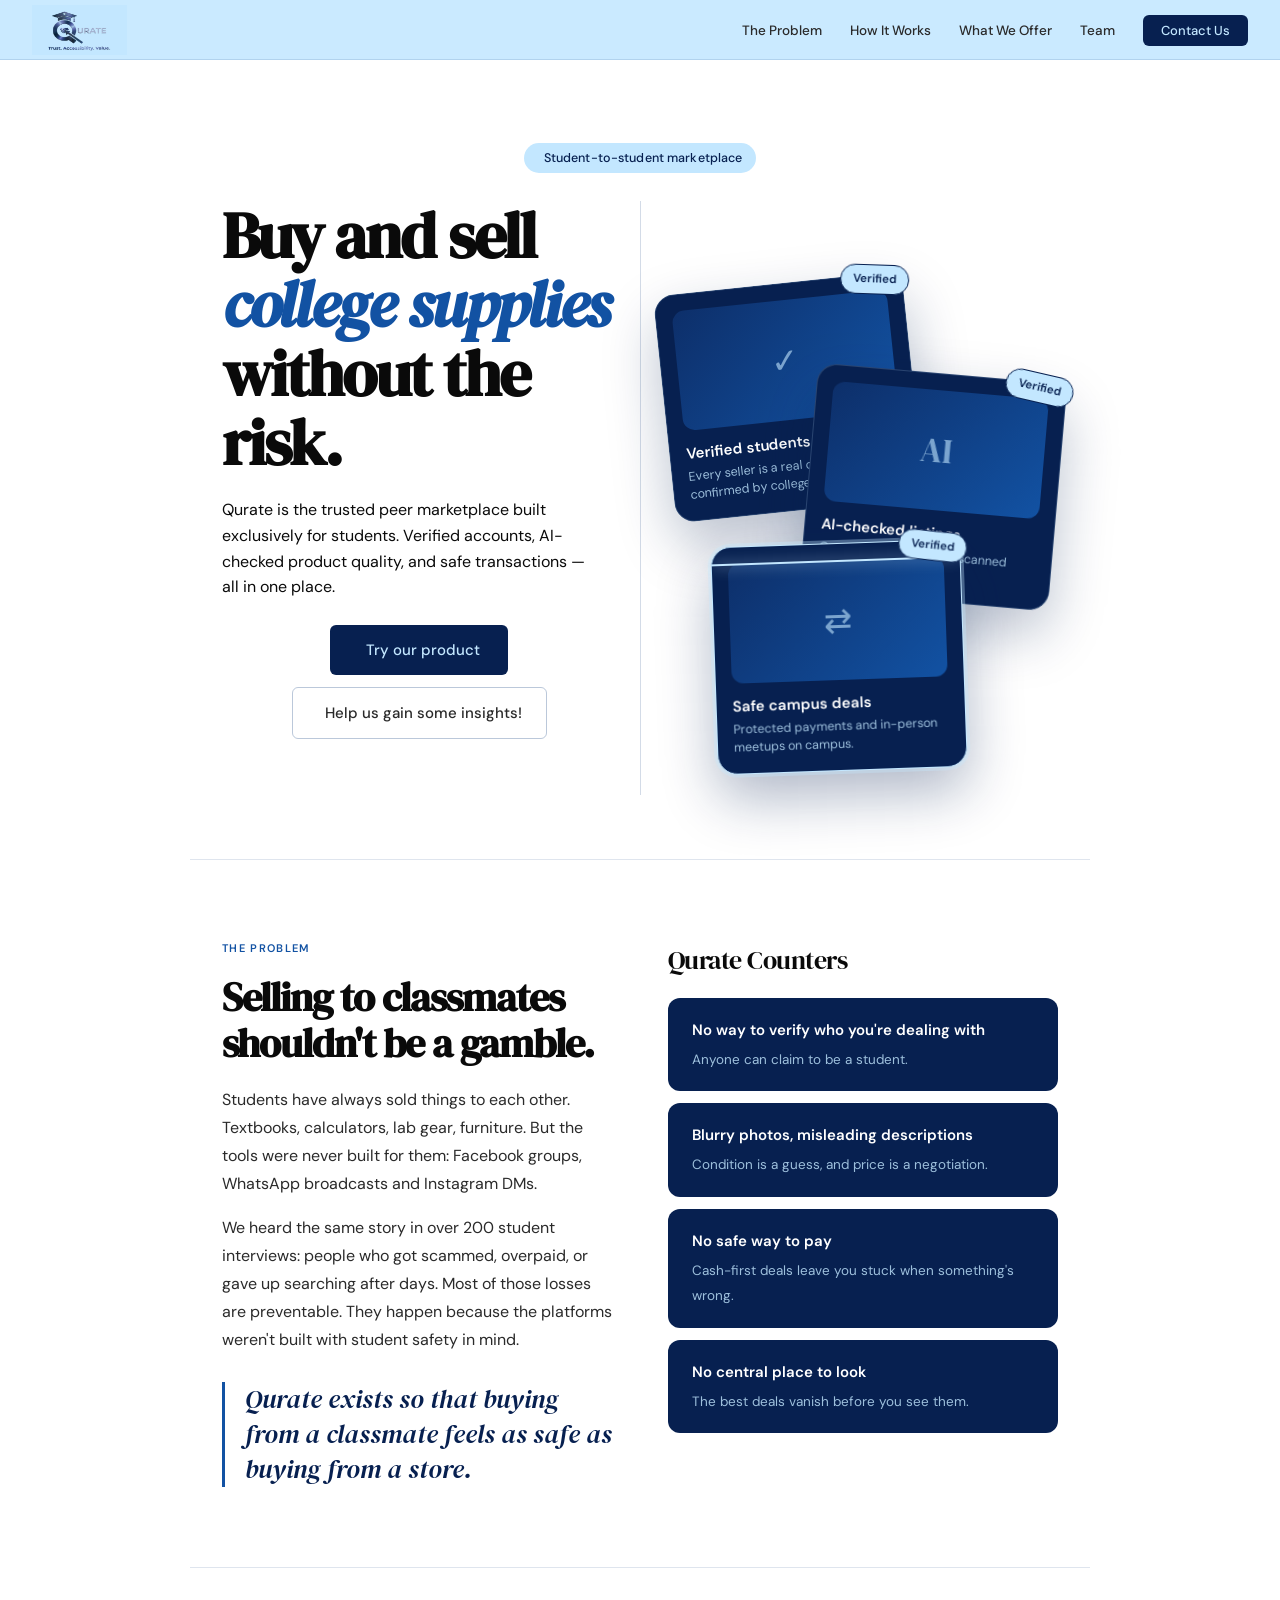
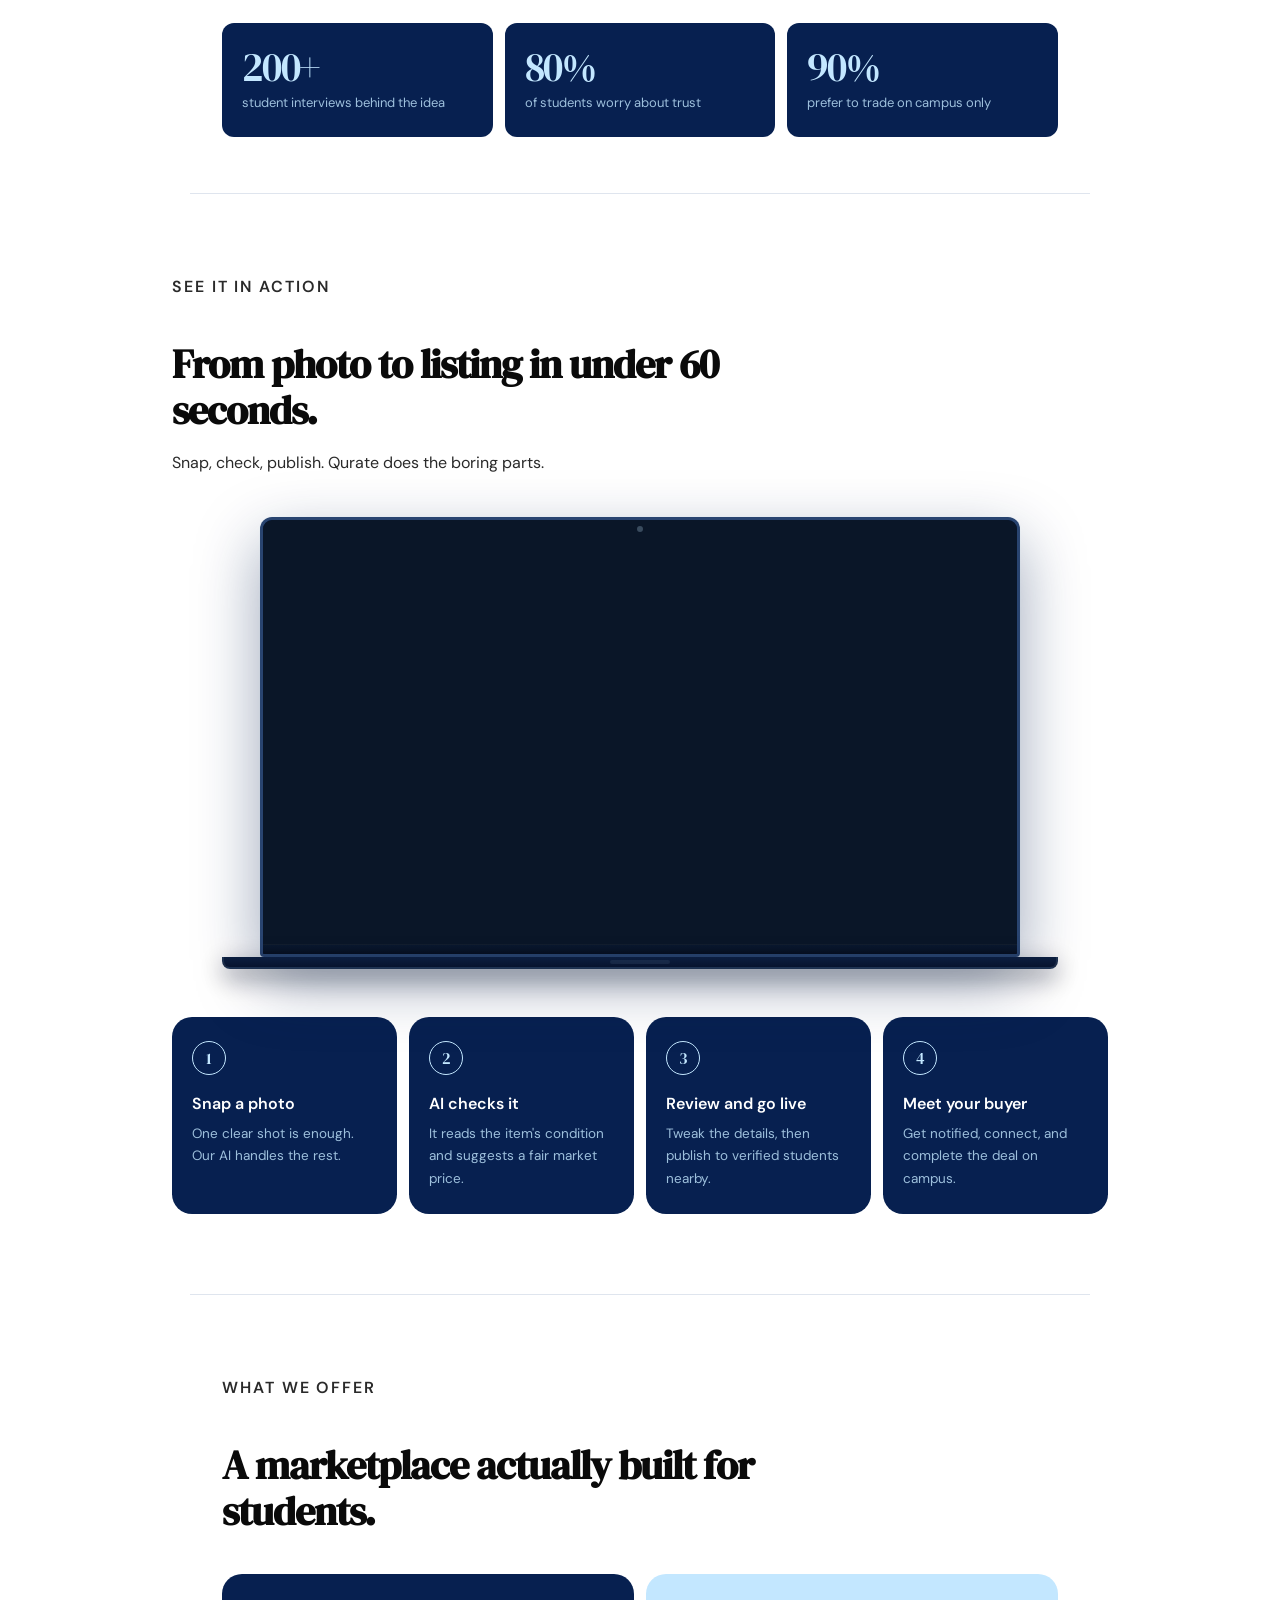
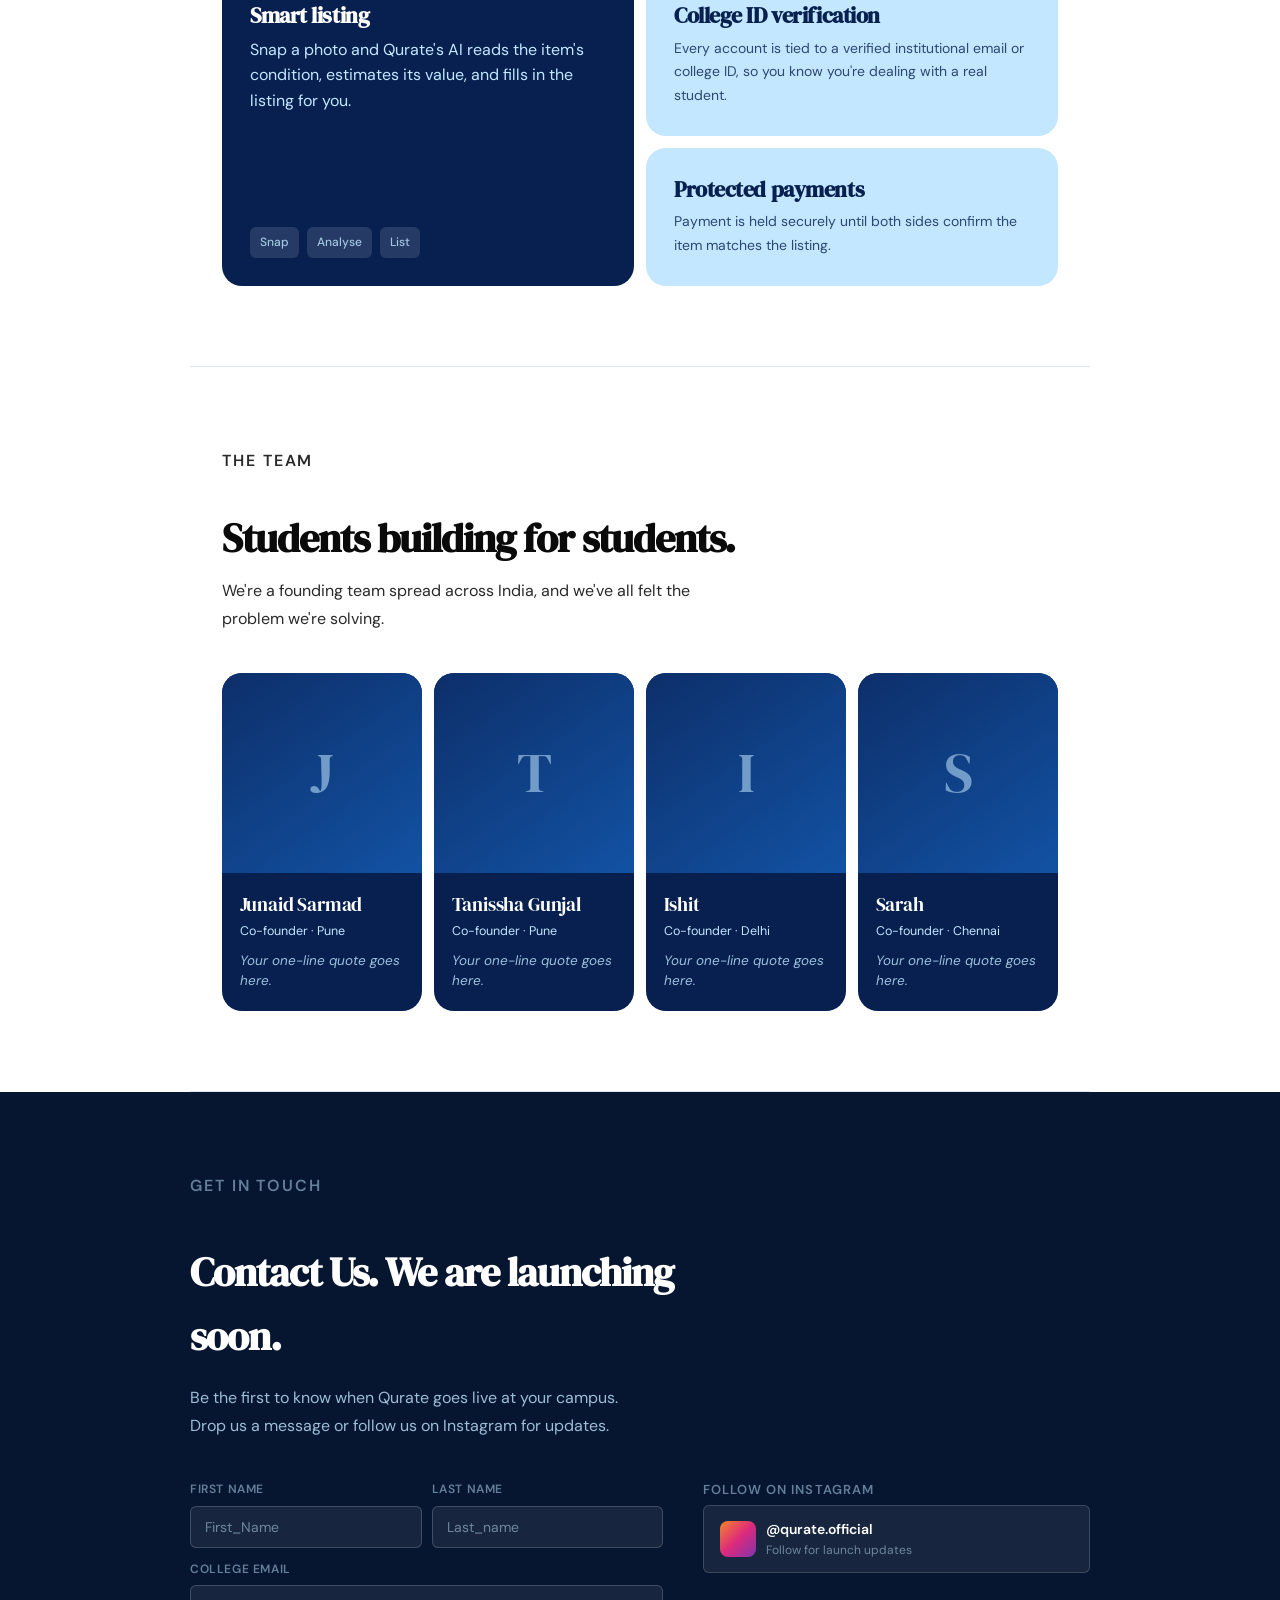
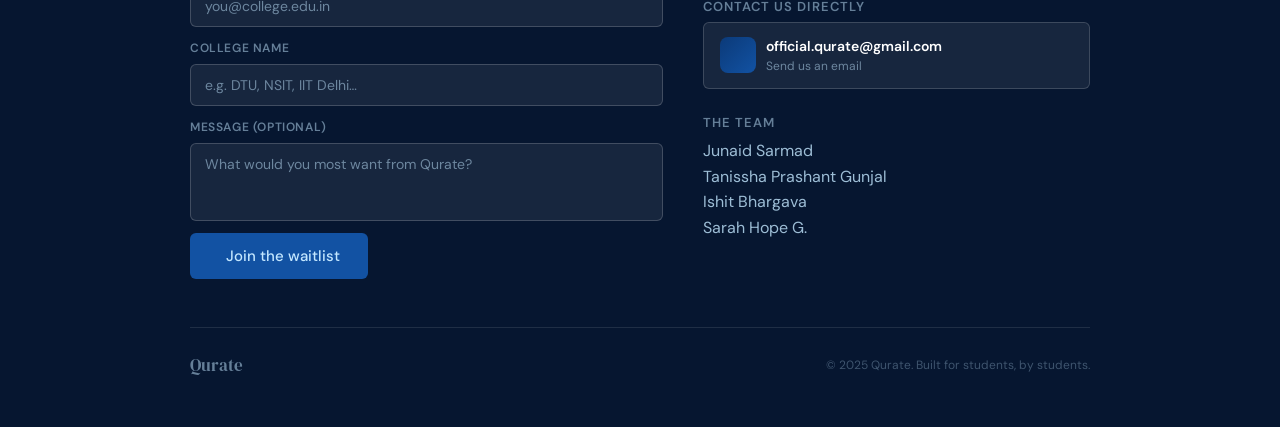
==== index.html @ ea31d25c "Update index.html" ====
<!DOCTYPE html>
<html lang="en">
<head>
<meta charset="UTF-8" />
<meta name="viewport" content="width=device-width, initial-scale=1.0" />
<title>Qurate — Student Marketplace</title>
<link rel="preconnect" href="https://fonts.googleapis.com">
<link href="https://fonts.googleapis.com/css2?family=DM+Sans:ital,wght@0,300;0,400;0,500;0,600;1,400&family=DM+Serif+Display:ital@0;1&display=swap" rel="stylesheet">
<link rel="stylesheet" href="https://cdn.jsdelivr.net/npm/@tabler/icons-webfont@3.0.0/dist/tabler-icons.min.css" />
<style>
*, *::before, *::after { box-sizing: border-box; margin: 0; padding: 0; }

:root {
  --bg:#ffffff; --ink:#0a0a0a; --ink2:#2a2a2a; --ink3:#666666;
  --navy:#072050; --blue:#0b3a79; --blue-mid:#1252a3; --blue-light:#C3E7FF;
  --blue-text:#072050; --on-dark:#ffffff; --on-dark2:rgba(195,231,255,0.80);
  --on-dark3:rgba(195,231,255,0.50); --border:rgba(11,58,121,0.13);
  --border-strong:rgba(11,58,121,0.28);
  --r-sm:6px; --r-md:12px; --r-lg:20px; --r-xl:28px;
}

html { overflow-x:hidden; -webkit-text-size-adjust:100%; }
body { font-family:'DM Sans',system-ui,sans-serif; color:var(--ink); background:var(--bg); line-height:1.6; overflow-x:hidden; }

/* NAV */
nav {
  position:sticky; top:0; z-index:100;
  background:rgba(195,231,255,0.88);
  backdrop-filter:blur(14px); -webkit-backdrop-filter:blur(14px);
  border-bottom:0.5px solid var(--border);
  padding:0 2rem; height:60px;
  display:flex; align-items:center; justify-content:space-between;
}
.nav-logo { display:flex; align-items:center; gap:9px; text-decoration:none; }
.nav-logo-mark { width:32px; height:32px; border-radius:8px; background:var(--navy); display:flex; align-items:center; justify-content:center; }
.nav-logo-mark i { font-size:17px; color:var(--blue-light); }
.nav-logo-text { font-family:'DM Serif Display',serif; font-size:19px; color:var(--ink); letter-spacing:-0.02em; }
.nav-links { display:flex; align-items:center; gap:1.75rem; list-style:none; }
.nav-links a { font-size:13.5px; font-weight:500; color:var(--ink2); text-decoration:none; transition:color 0.15s; }
.nav-links a:hover { color:var(--navy); }
.nav-cta { background:var(--navy) !important; color:var(--blue-light) !important; padding:7px 18px; border-radius:var(--r-sm); font-size:13px !important; }
.nav-cta:hover { opacity:0.88; }

/* HERO */
.hero { padding:5rem 2rem 4rem; max-width:860px; margin:0 auto; text-align:center; }
.eyebrow {
  display:inline-flex; align-items:center; gap:6px;
  background:var(--blue-light); color:var(--blue-text);
  font-size:12.5px; font-weight:500; padding:5px 14px;
  border-radius:20px; margin-bottom:1.75rem; letter-spacing:0.01em;
  animation:fadeSlideDown 0.6s ease both;
}
.eyebrow i { font-size:13px; }
.hero h1 {
  font-family:'DM Serif Display',serif;
  font-size:clamp(38px,7vw,64px); line-height:1.08;
  letter-spacing:-0.03em; margin-bottom:1.25rem; color:var(--ink);
  animation:fadeSlideUp 0.7s 0.1s ease both;
}
.hero h1 em { font-style:italic; color:var(--blue-mid); }
.hero > p {
  font-size:17px; color:var(--ink2); max-width:520px;
  margin:0 auto 2.25rem; line-height:1.75;
  animation:fadeSlideUp 0.7s 0.2s ease both;
}
.hero-actions {
  display:flex; gap:12px; justify-content:center; flex-wrap:wrap;
  margin-bottom:3.5rem;
  animation:fadeSlideUp 0.7s 0.3s ease both;
}
.btn-primary { display:inline-flex; align-items:center; gap:8px; background:var(--navy); color:var(--blue-light); padding:13px 28px; border-radius:var(--r-sm); font-size:15px; font-weight:500; text-decoration:none; transition:opacity 0.15s;}
.btn-primary:hover { opacity:0.85; }
.btn-secondary { display:inline-flex; align-items:center; gap:8px; background:transparent; color:var(--ink2); padding:13px 24px; border-radius:var(--r-sm); font-size:15px; font-weight:500; text-decoration:none; border:0.5px solid var(--border-strong); transition:background 0.15s; }
.btn-secondary:hover { background:var(--blue-light); }
.hero-visual { display:grid; grid-template-columns:repeat(3,1fr); gap:10px; max-width:640px; margin:0 auto; animation:fadeSlideUp 0.7s 0.4s ease both; }
.hero-card { background:var(--blue-light); border:0.5px solid rgba(11,58,121,0.18); border-radius:var(--r-md); padding:1rem; text-align:left; }
.hero-card-icon { width:36px; height:36px; border-radius:8px; background:#fff; display:flex; align-items:center; justify-content:center; margin-bottom:10px; }
.hero-card-icon i { font-size:17px; color:var(--navy); }
.hero-card h4 { font-size:13px; font-weight:600; margin-bottom:4px; color:var(--navy); }
.hero-card p  { font-size:12px; color:var(--blue-text); line-height:1.5; opacity:0.75; }
.hero-card.accent { background:var(--navy); border-color:var(--navy); }
.hero-card.accent .hero-card-icon { background:rgba(255,255,255,0.14); }
.hero-card.accent .hero-card-icon i { color:var(--blue-light); }
.hero-card.accent h4 { color:var(--blue-light); }
.hero-card.accent p  { color:var(--on-dark3); opacity:1; }

/* SHARED */
.section { padding:5rem 2rem; max-width:900px; margin:0 auto; }
.section-label { font-size:11px; font-weight:600; letter-spacing:0.12em; text-transform:uppercase; color:var(--blue-mid); margin-bottom:1rem; }
.section h2 { font-family:'DM Serif Display',serif; font-size:clamp(26px,4vw,40px); line-height:1.15; letter-spacing:-0.025em; margin-bottom:1rem; max-width:560px; color:var(--ink); }
.section h2 em { font-style:italic; color:var(--ink3); }
.section > p { font-size:16px; color:var(--ink2); max-width:520px; line-height:1.75; margin-bottom:2.5rem; }
.sep { height:0.5px; background:var(--border); max-width:900px; margin:0 auto; }

/* DEMO STEPS */
.demo-steps { display:flex; flex-direction:column; gap:1.5rem; }
.demo-step { display:flex; gap:1rem; align-items:flex-start; }
.step-num {
  flex-shrink:0;
  width:36px; height:36px;
  border-radius:50%;
  border:2px solid var(--navy);
  display:flex; align-items:center; justify-content:center;
  font-family:'DM Serif Display',serif;
  font-size:16px; font-weight:400;
  color:var(--navy);
}
.step-body h3 { font-size:15px; font-weight:600; margin-bottom:4px; color:var(--ink); }
.step-body p  { font-size:13.5px; color:var(--ink2); line-height:1.65; margin:0; }

/* LAPTOP MOCKUP */
.laptop-mockup { position:relative; width:100%; }
.laptop-lid {
  width:100%;
  background:var(--navy);
  border-radius:12px 12px 4px 4px;
  border:3px solid rgba(195,231,255,0.18);
  box-shadow:0 24px 64px rgba(7,32,80,0.40), 0 0 0 1px rgba(195,231,255,0.07);
  position:relative;
  overflow:hidden;
}
/* 16:9 ratio via padding-top trick */
.laptop-screen-wrap {
  position:relative;
  width:100%;
  padding-top:56.25%; /* 16:9 */
  background:#0a1628;
}
.laptop-screen-wrap video,
.laptop-screen-wrap .laptop-ph {
  position:absolute;
  inset:0;
  width:100%;
  height:100%;
}
.laptop-screen-wrap video { object-fit:cover; display:block; }
.laptop-ph {
  display:flex; flex-direction:column;
  align-items:center; justify-content:center;
  gap:14px;
  background:linear-gradient(160deg,#0d2f6a 0%,#061428 100%);
  color:rgba(195,231,255,0.2);
}
.laptop-ph i { font-size:52px; }
.laptop-ph span { font-size:12px; font-weight:500; text-align:center; padding:0 20px; line-height:1.5; }
/* top camera dot */
.laptop-camera {
  position:absolute; top:6px; left:50%; transform:translateX(-50%);
  width:6px; height:6px; border-radius:50%;
  background:rgba(195,231,255,0.25);
  z-index:5;
}
/* bottom bezel bar */
.laptop-chin {
  height:10px;
  background:linear-gradient(to bottom, #0a1830, #061020);
  border-top:1px solid rgba(195,231,255,0.06);
}
/* base / hinge */
.laptop-base {
  width:110%;
  margin-left:-5%;
  height:12px;
  background:linear-gradient(to bottom, #0c1e40, #07132e);
  border-radius:0 0 8px 8px;
  border:2px solid rgba(195,231,255,0.10);
  border-top:none;
  box-shadow:0 8px 24px rgba(5,12,30,0.5);
  position:relative;
}
/* trackpad notch hint */
.laptop-base::after {
  content:'';
  position:absolute;
  top:3px; left:50%; transform:translateX(-50%);
  width:60px; height:4px;
  border-radius:2px;
  background:rgba(195,231,255,0.08);
}

/* OFFER */
.offer-grid { display:grid; grid-template-columns:repeat(2,1fr); gap:12px; }
.offer-card { background:var(--navy); border-radius:var(--r-lg); padding:1.75rem; }
.offer-card.tall { grid-row:span 2; display:flex; flex-direction:column; justify-content:space-between; }
.offer-card .tag { display:inline-flex; align-items:center; gap:6px; font-size:11px; font-weight:600; letter-spacing:0.1em; text-transform:uppercase; color:var(--blue-light); background:rgba(195,231,255,0.14); padding:4px 10px; border-radius:20px; margin-bottom:1rem; }
.offer-card h3 { font-family:'DM Serif Display',serif; font-size:22px; letter-spacing:-0.02em; margin-bottom:8px; line-height:1.2; color:var(--on-dark); }
.offer-card > p { font-size:14px; color:var(--on-dark2); line-height:1.7; margin:0; }
.offer-card.light { background:var(--blue-light); }
.offer-card.light .tag { background:rgba(11,58,121,0.12); color:var(--blue-mid); }
.offer-card.light h3 { color:var(--navy); }
.offer-card.light > p { color:var(--blue-text); opacity:0.8; }
.offer-card.light .offer-icon-chip { background:#fff; color:var(--navy); }
.offer-card.light .offer-icon-chip i { color:var(--blue-mid); }
.offer-icon-row { display:flex; gap:8px; flex-wrap:wrap; margin-top:1.5rem; }
.offer-icon-chip { display:flex; align-items:center; gap:6px; background:rgba(255,255,255,0.12); border-radius:6px; padding:6px 10px; font-size:12px; font-weight:500; color:var(--on-dark2); }
.offer-icon-chip i { font-size:14px; color:var(--blue-light); }

/* CONTACT */
.contact-bg { background:#061630; color:var(--on-dark); padding:5rem 2rem 3rem; }
.contact-inner { max-width:900px; margin:0 auto; }
.contact-bg .section-label { color:var(--on-dark3); }
.contact-bg h2 { font-family:'DM Serif Display',serif; font-size:clamp(26px,4vw,40px); letter-spacing:-0.025em; margin-bottom:1rem; color:var(--on-dark); max-width:500px; }
.contact-inner > p { font-size:16px; color:var(--on-dark2); max-width:440px; line-height:1.75; margin-bottom:2.5rem; }
.contact-grid { display:grid; grid-template-columns:1.1fr 0.9fr; gap:2.5rem; align-items:start; }
.contact-form-wrap { display:flex; flex-direction:column; gap:12px; }
.form-row { display:grid; grid-template-columns:1fr 1fr; gap:10px; }
.form-field { display:flex; flex-direction:column; gap:6px; }
.form-field label { font-size:12px; font-weight:600; color:var(--on-dark3); letter-spacing:0.05em; text-transform:uppercase; }
.form-field input, .form-field textarea { background:rgba(255,255,255,0.07); border:0.5px solid rgba(255,255,255,0.18); border-radius:var(--r-sm); padding:11px 14px; font-size:14px; color:var(--on-dark); font-family:inherit; outline:none; transition:border-color 0.15s; resize:none; }
.form-field input::placeholder, .form-field textarea::placeholder { color:var(--on-dark3); }
.form-field input:focus, .form-field textarea:focus { border-color:rgba(18,82,163,0.7); background:rgba(255,255,255,0.11); }
.submit-btn { display:inline-flex; align-items:center; gap:8px; background:var(--blue-mid); color:var(--blue-light); border:none; padding:13px 28px; border-radius:var(--r-sm); font-size:15px; font-weight:500; font-family:inherit; cursor:pointer; transition:opacity 0.15s; width:fit-content; }
.submit-btn:hover { opacity:0.85; }
.social-panel { display:flex; flex-direction:column; gap:1.5rem; }
.social-heading { font-size:13px; font-weight:600; color:var(--on-dark3); letter-spacing:0.08em; text-transform:uppercase; margin-bottom:0.25rem; }
.insta-preview { display:grid; grid-template-columns:repeat(3,1fr); gap:6px; margin-bottom:1rem; }
.insta-tile { aspect-ratio:1; border-radius:6px; background:rgba(255,255,255,0.07); border:0.5px solid rgba(255,255,255,0.10); display:flex; align-items:center; justify-content:center; font-size:22px; color:var(--on-dark3); overflow:hidden; position:relative; transition:background 0.15s; }
.insta-tile:hover { background:rgba(255,255,255,0.12); }
.insta-tile-label { position:absolute; bottom:6px; left:6px; font-size:9px; color:rgba(250,250,247,0.4); font-weight:500; }
.insta-follow-btn { display:flex; align-items:center; gap:10px; background:rgba(255,255,255,0.07); border:0.5px solid rgba(255,255,255,0.16); border-radius:var(--r-sm); padding:12px 16px; text-decoration:none; color:var(--on-dark); transition:background 0.15s; }
.insta-follow-btn:hover { background:rgba(255,255,255,0.12); }
.insta-icon { width:36px; height:36px; background:linear-gradient(135deg,#F58529,#DD2A7B,#8134AF); border-radius:8px; display:flex; align-items:center; justify-content:center; flex-shrink:0; }
.insta-icon i { font-size:18px; color:white; }
.insta-handle { font-size:14px; font-weight:600; }
.insta-sub    { font-size:12px; color:var(--on-dark3); }
.insta-arrow  { margin-left:auto; font-size:16px; color:var(--on-dark3); }
.footer-bar { max-width:900px; margin:3rem auto 0; padding-top:1.5rem; border-top:0.5px solid rgba(255,255,255,0.10); display:flex; align-items:center; justify-content:space-between; gap:1rem; flex-wrap:wrap; }
.footer-logo { font-family:'DM Serif Display',serif; font-size:17px; color:var(--on-dark3); }
.footer-note  { font-size:12px; color:var(--on-dark3); opacity:0.6; }

/* ── SCROLL-REVEAL ── */
.reveal { opacity:0; transform:translateY(22px); transition:opacity 0.6s ease, transform 0.6s ease; }
.reveal.visible { opacity:1; transform:none; }

/* ── KEYFRAMES ── */
@keyframes fadeSlideDown {
  from { opacity:0; transform:translateY(-14px); }
  to   { opacity:1; transform:none; }
}
@keyframes fadeSlideUp {
  from { opacity:0; transform:translateY(18px); }
  to   { opacity:1; transform:none; }
}

@keyframes statPulse {
  0%   { transform:scale(1);    box-shadow:0 0 0 0   rgba(7,32,80,0.00); }
  40%  { transform:scale(1.03); box-shadow:0 0 0 8px rgba(7,32,80,0.08); }
  55%  { transform:scale(1.03); box-shadow:0 0 0 8px rgba(7,32,80,0.08); }
  100% { transform:scale(1);    box-shadow:0 0 0 0   rgba(7,32,80,0.00); }
}
.hero-split { display:grid; grid-template-columns:1fr 48px 1fr; align-items:center; gap:0; }
.hero-divider { display:flex; justify-content:center; align-self:stretch; }
.span-2 { grid-column:span 2; }

html { scroll-behavior:smooth; scroll-padding-top:76px; }
.lede { font-size:16px; color:var(--ink2); max-width:520px; line-height:1.75; margin-bottom:2.5rem; }

/* HERO CARD STACK */
.stack { position:relative; height:450px; perspective:900px; text-align:left; animation:fadeSlideUp 0.7s 0.3s ease both; }
.lc { position:absolute; width:250px; background:var(--navy); border:0.5px solid rgba(195,231,255,0.18); border-radius:var(--r-lg); padding:16px; box-shadow:0 24px 56px rgba(7,32,80,0.28); transition:transform 0.5s; }
.lc .ph { height:120px; border-radius:var(--r-md); background:linear-gradient(135deg,#0d2f6a,#1252a3); margin-bottom:14px; display:flex; align-items:center; justify-content:center; font-family:'DM Serif Display',serif; font-size:34px; color:rgba(195,231,255,0.6); }
.lc b { display:block; font-size:15px; font-weight:600; color:var(--on-dark); line-height:1.3; }
.lc small { display:block; margin-top:3px; font-size:12.5px; line-height:1.5; color:var(--on-dark2); }
.lc.a { left:0; top:10px; transform:rotate(-6deg); }
.lc.b { right:0; top:100px; transform:rotate(5deg); }
.lc.c { left:50px; top:270px; transform:rotate(-2deg); border-color:var(--blue-light); box-shadow:0 0 0 3px rgba(195,231,255,0.35), 0 24px 56px rgba(7,32,80,0.32); animation:rise 1.2s 0.3s both cubic-bezier(.2,.8,.2,1); }
@media (hover:hover) {
  .stack:hover .a { transform:rotate(-9deg) translate(-8px,-6px); }
  .stack:hover .b { transform:rotate(8deg) translate(16px,-38px); }
}
.stamp { position:absolute; right:-8px; top:-10px; z-index:2; background:var(--blue-light); color:var(--navy); font-size:11.5px; font-weight:600; padding:5px 12px; border-radius:20px; border:1.5px solid var(--navy); transform:rotate(8deg); animation:stamp 0.6s 1.4s both cubic-bezier(.3,1.6,.5,1); }
.scan { position:absolute; left:0; right:0; height:2px; z-index:1; background:var(--blue-light); box-shadow:0 0 14px var(--blue-light); animation:scan 2.4s 0.6s 2 ease-in-out; pointer-events:none; }
@keyframes rise  { from { opacity:0; transform:translateY(60px) rotate(-8deg); } }
@keyframes stamp { from { opacity:0; transform:scale(2.4) rotate(-12deg); } }
@keyframes scan  { 0% { top:6%; opacity:0; } 15%,85% { opacity:1; } 100% { top:94%; opacity:0; } }
@media (prefers-reduced-motion:reduce) { .stack, .lc, .stamp, .scan { animation:none !important; transition:none !important; } }

/* STORY */
.story-grid { display:grid; grid-template-columns:1fr 1fr; gap:3.5rem; align-items:start; }
.story-txt p { font-size:16px; color:var(--ink2); line-height:1.75; margin-bottom:1rem; }
.story blockquote { border-left:3px solid var(--blue-mid); padding-left:1.25rem; margin-top:1.75rem; font-family:'DM Serif Display',serif; font-style:italic; font-size:clamp(20px,2.4vw,26px); line-height:1.35; color:var(--navy); }
.counters h3 { font-family:'DM Serif Display',serif; font-weight:400; font-size:26px; letter-spacing:-0.02em; margin-bottom:1rem; color:var(--ink); }
.counter-list { display:grid; gap:12px; }
.pb { background:var(--navy); border-radius:var(--r-md); padding:1.25rem 1.5rem; }
.pb b { display:block; font-size:15px; font-weight:600; color:var(--on-dark); margin-bottom:4px; }
.pb span { font-size:13.5px; color:var(--on-dark2); line-height:1.65; }

/* NUMBERS */
.cost-row { display:grid; grid-template-columns:repeat(3,1fr); gap:12px; }
.cost-stat { background:var(--navy); border-radius:var(--r-md); padding:1.5rem 1.25rem; }
.cost-stat .num { font-family:'DM Serif Display',serif; font-size:40px; line-height:1; color:var(--blue-light); letter-spacing:-0.03em; margin-bottom:6px; }
.cost-stat .lbl { font-size:13px; color:var(--on-dark2); line-height:1.5; }

/* HOW */
.demo-wrap { max-width:760px; margin:0 auto 3rem; }
.steps { display:grid; grid-template-columns:repeat(4,1fr); gap:12px; }
.st { background:var(--navy); border-radius:var(--r-lg); padding:1.5rem 1.25rem; }
.st .no { width:34px; height:34px; border-radius:50%; border:1.5px solid var(--blue-light); display:flex; align-items:center; justify-content:center; font-family:'DM Serif Display',serif; font-size:16px; color:var(--blue-light); margin-bottom:1rem; }
.st h3 { font-size:16px; font-weight:600; color:var(--on-dark); margin-bottom:6px; }
.st p { font-size:13.5px; color:var(--on-dark2); line-height:1.65; margin:0; }

/* TEAM */
.team-grid { display:grid; grid-template-columns:repeat(4,1fr); gap:12px; }
.tm { background:var(--navy); border-radius:var(--r-lg); overflow:hidden; }
.av { position:relative; height:200px; display:flex; align-items:center; justify-content:center; font-family:'DM Serif Display',serif; font-size:56px; color:rgba(195,231,255,0.55); background:linear-gradient(145deg,#0d2f6a,#1252a3); }
.av img { position:absolute; inset:0; width:100%; height:100%; object-fit:cover; display:block; }
.tb { padding:1rem 1.1rem 1.25rem; }
.tb h3 { font-family:'DM Serif Display',serif; font-weight:400; font-size:19px; letter-spacing:-0.01em; color:var(--on-dark); }
.tb .role { color:var(--blue-light); font-size:12.5px; margin:2px 0 10px; }
.tb q { display:block; quotes:none; font-style:italic; font-size:13.5px; color:var(--on-dark2); line-height:1.5; }

/* RESPONSIVE */
@media (max-width:860px) {
  .story-grid { grid-template-columns:1fr; gap:2.5rem; }
  .steps, .team-grid { grid-template-columns:1fr 1fr; }
  .hero-split { grid-template-columns:1fr; gap:2.5rem; }
  .hero-divider { display:none; }
  .hero-actions { margin-bottom:0; }
  .stack { height:430px; max-width:340px; width:100%; margin:0 auto; }
  .hero-split h1, .hero-split > div > p { text-align:center; margin-left:auto; margin-right:auto; }
}
@media (max-width:640px) {
  nav { padding:0 1rem; }
  nav .nav-links { display:flex; gap:0; }
  nav .nav-links li:not(:last-child) { display:none; }
  .hero { padding:3rem 1.25rem 2.5rem; }
  .lc { width:230px; }
  .lc.c { left:30px; }
  .section { padding:3.5rem 1.25rem; }
  .offer-grid { grid-template-columns:1fr; }
  .offer-card.tall { grid-row:span 1; }
  .cost-row { grid-template-columns:1fr; }
  .cost-stat .num { font-size:34px; }
  .contact-grid { grid-template-columns:1fr; }
  .form-row { grid-template-columns:1fr; }
  .contact-bg { padding:3.5rem 1.25rem 2rem; }
  .form-field input, .form-field textarea { font-size:16px; }
  .demo-wrap { margin-bottom:2rem; }
}
@media (max-width:480px) {
  .steps { grid-template-columns:1fr; }
}

/* HOVER: boxes grow slightly (uses the independent `scale` property so it never fights rotate/reveal transforms) */
.pb, .cost-stat, .st, .offer-card { transition:scale 0.25s ease; }
.tm { transition:opacity 0.6s ease, transform 0.6s ease, scale 0.25s ease; }
.lc { transition:transform 0.5s, scale 0.25s ease; }
.insta-follow-btn { transition:background 0.15s, scale 0.25s ease; }
@media (hover:hover) {
  .pb:hover, .cost-stat:hover, .st:hover, .offer-card:hover, .tm:hover, .insta-follow-btn:hover { scale:1.035; }
  .lc:hover { scale:1.06; z-index:5; }
}
@media (prefers-reduced-motion:reduce) { .pb, .cost-stat, .st, .offer-card, .tm, .lc, .insta-follow-btn { transition:none !important; scale:none !important; } }

</style>
</head>
<body>

<nav>
  <a href="#" class="nav-logo">
    <img src="items/logo.jpeg" style="width:95px; height:50px;">
  </a>
  <ul class="nav-links">
    <li><a href="#story">The Problem</a></li>
    <li><a href="#how">How It Works</a></li>
    <li><a href="#offer">What We Offer</a></li>
    <li><a href="#team">Team</a></li>
    <li><a href="#contact" class="nav-cta">Contact Us</a></li>
  </ul>
</nav>

<section class="hero" style="text-align:left; max-width:900px;">
  <center><a href="Qurate/index.html" target="_blank"><div class="eyebrow"><i class="ti ti-sparkles"></i> Student-to-student marketplace</div></a></center>
  <div class="hero-split">
    <div>
      <h1>Buy and sell <em>college supplies</em> without the risk.</h1>
      <p style="max-width:380px;">Qurate is the trusted peer marketplace built exclusively for students. Verified accounts, AI-checked product quality, and safe transactions — all in one place.</p><br>
      <div class="hero-actions" style="justify-content:center;">
        <a href="Qurate/index.html" class="btn-primary" target="_blank"><i class="ti ti-brand-google-play"></i>Try our product</a>
        <a href="https://docs.google.com/forms/d/e/1FAIpQLSfPgkQAjy8pf0W02_rqjX70_DjeHuSDsgy9iuXIqmjR54kkKA/viewform?usp=dialog" class="btn-secondary" target="_blank"><i class="ti ti-play"></i>Help us gain some insights!</a>
      </div>
    </div>
    <div class="hero-divider">
      <div style="width:0.5px; background:rgba(11,58,121,0.18); height:100%;"></div>
    </div>
    
    <div class="stack" aria-hidden="true">
      <div class="lc a"><span class="stamp">Verified</span><div class="ph">✓</div><b>Verified students only</b><small>Every seller is a real classmate, confirmed by college ID.</small></div>
      <div class="lc b"><span class="stamp" style="animation-delay:1.7s">Verified</span><div class="ph">AI</div><b>AI-checked listings</b><small>Condition and fair price scanned from a single photo.</small></div>
      <div class="lc c"><div class="scan"></div><span class="stamp">Verified</span><div class="ph">⇄</div><b>Safe campus deals</b><small>Protected payments and in-person meetups on campus.</small></div>
    </div>
  </div>
</section>

<div class="sep"></div>

<section class="section story reveal" id="story">
  <div class="story-grid">
    <div>
      <p class="section-label">The Problem</p>
      <h2>Selling to classmates shouldn't be a gamble.</h2>
      <div class="story-txt" style="margin-top:1.25rem;">
        <p>Students have always sold things to each other. Textbooks, calculators, lab gear, furniture. But the tools were never built for them: Facebook groups, WhatsApp broadcasts and Instagram DMs.</p>
        <p>We heard the same story in over 200 student interviews: people who got scammed, overpaid, or gave up searching after days. Most of those losses are preventable. They happen because the platforms weren't built with student safety in mind.</p>
      </div>
      <blockquote>Qurate exists so that buying from a classmate feels as safe as buying from a store.</blockquote>
    </div>
    <div class="counters">
      <h3>Qurate Counters</h3>
      <div class="counter-list">
        <div class="pb"><b>No way to verify who you're dealing with</b><span>Anyone can claim to be a student.</span></div>
        <div class="pb"><b>Blurry photos, misleading descriptions</b><span>Condition is a guess, and price is a negotiation.</span></div>
        <div class="pb"><b>No safe way to pay</b><span>Cash-first deals leave you stuck when something's wrong.</span></div>
        <div class="pb"><b>No central place to look</b><span>The best deals vanish before you see them.</span></div>
      </div>
    </div>
  </div>
</section>

<div class="sep"></div>

<section class="section reveal" id="numbers" style="padding-top:3.5rem; padding-bottom:3.5rem;">
  <div class="cost-row">
    <div class="cost-stat"><div class="num">200+</div><div class="lbl">student interviews behind the idea</div></div>
    <div class="cost-stat"><div class="num">80%</div><div class="lbl">of students worry about trust</div></div>
    <div class="cost-stat"><div class="num">90%</div><div class="lbl">prefer to trade on campus only</div></div>
  </div>
</section>

<div class="sep"></div>

<section class="section reveal" id="how" style="max-width:1000px;">
  <p class="section-label">See It In Action</p>
  <h2>From photo to listing in under 60 seconds.</h2>
  <p class="lede">Snap, check, publish. Qurate does the boring parts.</p>

  <div class="demo-wrap">
    <div class="laptop-mockup">
      <div class="laptop-lid">
        <div class="laptop-camera"></div>
        <div class="laptop-screen-wrap">
          <video src="items/vid.mp4" autoplay muted loop playsinline preload="metadata" id="demoVid">Your browser does not support video.</video>
          <div class="laptop-ph" id="demoPh">
            <i class="ti ti-device-laptop"></i>
            <span>Set src="" on the &lt;video&gt; to show your demo</span>
          </div>
        </div>
        <div class="laptop-chin"></div>
      </div>
      <div class="laptop-base"></div>
    </div>
  </div>

  <div class="steps">
    <div class="st"><div class="no">1</div><h3>Snap a photo</h3><p>One clear shot is enough. Our AI handles the rest.</p></div>
    <div class="st"><div class="no">2</div><h3>AI checks it</h3><p>It reads the item's condition and suggests a fair market price.</p></div>
    <div class="st"><div class="no">3</div><h3>Review and go live</h3><p>Tweak the details, then publish to verified students nearby.</p></div>
    <div class="st"><div class="no">4</div><h3>Meet your buyer</h3><p>Get notified, connect, and complete the deal on campus.</p></div>
  </div>
</section>

<div class="sep"></div>

<section class="section reveal" id="offer">
  <p class="section-label">What We Offer</p>
  <h2>A marketplace actually built for students.</h2>
  <div class="offer-grid" style="margin-top:2.5rem;">
    <div class="offer-card tall">
      <div>
        <h3>Smart listing</h3>
        <p style="color:#C3E7FF">Snap a photo and Qurate's AI reads the item's condition, estimates its value, and fills in the listing for you.</p>
      </div>
      <div class="offer-icon-row">
        <div class="offer-icon-chip">Snap</div>
        <div class="offer-icon-chip">Analyse</div>
        <div class="offer-icon-chip">List</div>
      </div>
    </div>
    <div class="offer-card light"><h3>College ID verification</h3><p>Every account is tied to a verified institutional email or college ID, so you know you're dealing with a real student.</p></div>
    <div class="offer-card light"><h3>Protected payments</h3><p>Payment is held securely until both sides confirm the item matches the listing.</p></div>
  </div>
</section>

<div class="sep"></div>

<section class="section reveal" id="team">
  <p class="section-label">The Team</p>
  <h2>Students building for students.</h2>
  <p class="lede">We're a founding team spread across India, and we've all felt the problem we're solving.</p>
  <div class="team-grid">
    <article class="tm reveal"><div class="av">J<img src="items/f1.jpg" alt="Junaid Sarmad" loading="lazy" decoding="async" onerror="this.style.display='none'"></div><div class="tb"><h3>Junaid Sarmad</h3><div class="role">Co-founder · Pune</div><q>Your one-line quote goes here.</q></div></article>
    <article class="tm reveal"><div class="av">T<img src="items/f2.jpg" alt="Tanissha" loading="lazy" decoding="async" onerror="this.style.display='none'"></div><div class="tb"><h3>Tanissha Gunjal</h3><div class="role">Co-founder · Pune</div><q>Your one-line quote goes here.</q></div></article>
    <article class="tm reveal"><div class="av">I<img src="items/f3.jpg" alt="Ishit" loading="lazy" decoding="async" onerror="this.style.display='none'"></div><div class="tb"><h3>Ishit</h3><div class="role">Co-founder · Delhi</div><q>Your one-line quote goes here.</q></div></article>
    <article class="tm reveal"><div class="av">S<img src="items/f4.jpg" alt="Sarah" loading="lazy" decoding="async" onerror="this.style.display='none'"></div><div class="tb"><h3>Sarah</h3><div class="role">Co-founder · Chennai</div><q>Your one-line quote goes here.</q></div></article>
  </div>
</section>

<div class="sep"></div>
<div class="sep"></div>
<div class="contact-bg" id="contact">
  <div class="contact-inner">
    <p class="section-label">Get in Touch</p>
    <h2>Contact Us. We are launching soon.</h2>
    <p>Be the first to know when Qurate goes live at your campus. Drop us a message or follow us on Instagram for updates.</p>
    <div class="contact-grid">
      <form id="waitlistForm" class="contact-form-wrap" onsubmit="submitWaitlist(event)">
        <div class="form-row">
          <div class="form-field"><label>First Name</label><input name="first_name" type="text" placeholder="First_Name" /></div>
          <div class="form-field"><label>Last Name</label><input name="last_name" type="text" placeholder="Last_name" /></div>
        </div>
        <div class="form-field"><label>College Email</label><input name="email" type="email" placeholder="you@college.edu.in" /></div>
        <div class="form-field"><label>College Name</label><input name="college" type="text" placeholder="e.g. DTU, NSIT, IIT Delhi…" /></div>
        <div class="form-field"><label>Message (optional)</label><textarea name="message" rows="3" placeholder="What would you most want from Qurate?"></textarea></div>
        <button type="submit" class="submit-btn"><i class="ti ti-send"></i> Join the waitlist</button>
      </form>
      <div class="social-panel">
        <div>
          <p class="social-heading">Follow on Instagram</p>
          <a href="https://instagram.com/qurate.official" target="_blank" rel="noopener" class="insta-follow-btn">
            <div class="insta-icon"><i class="ti ti-brand-instagram"></i></div>
            <div><div class="insta-handle">@qurate.official</div><div class="insta-sub">Follow for launch updates</div></div>
            <i class="ti ti-arrow-up-right insta-arrow"></i>
          </a>
        </div>
        <div>
          <p class="social-heading">Contact Us Directly</p>
          <a href="mailto:official.qurate@gmail.com" target="_blank" rel="noopener" class="insta-follow-btn">
            <div class="insta-icon" style="background: linear-gradient(135deg, #0b3a79, #1252a3);">
              <i class="ti ti-mail" style="font-size:18px; color:white;"></i>
            </div>
            <div>
              <div class="insta-handle">official.qurate@gmail.com</div>
              <div class="insta-sub">Send us an email</div>
            </div>
            <i class="ti ti-arrow-up-right insta-arrow"></i>
          </a>
        </div>
        <div>
          <p class="social-heading">The Team</p>
          <p style="color:rgba(195,231,255,0.80);">Junaid Sarmad</p>
          <p style="color:rgba(195,231,255,0.80);">Tanissha Prashant Gunjal</p>
          <p style="color:rgba(195,231,255,0.80);">Ishit Bhargava</p>
          <p style="color:rgba(195,231,255,0.80);">Sarah Hope G.</p>
        </div>
      </div>
    </div>
    <div class="footer-bar">
      <span class="footer-logo">Qurate</span>
      <span class="footer-note">© 2025 Qurate. Built for students, by students.</span>
    </div>
  </div>
</div>


<script>
(function(){
  const v=document.getElementById('demoVid');
  const ph=document.getElementById('demoPh');
  if(v&&v.getAttribute('src')!=='') ph.style.display='none';
  v&&v.addEventListener('loadedmetadata',()=>ph.style.display='none');
})();

/* scroll reveal */
(function(){
  const els=document.querySelectorAll('.reveal');
  const io=new IntersectionObserver(entries=>{
    entries.forEach(e=>{ if(e.isIntersecting){ e.target.classList.add('visible'); io.unobserve(e.target); } });
  },{threshold:0.12});
  els.forEach(el=>io.observe(el));
})();

async function submitWaitlist(e) {
  e.preventDefault();
  const form = document.getElementById('waitlistForm');
  const btn = form.querySelector('button[type=submit]');
  btn.disabled = true;
  btn.innerHTML = '<i class="ti ti-loader"></i> Sending…';
  try {
    const res = await fetch('https://formspree.io/f/mwvjgyzq', {
      method: 'POST',
      body: new FormData(form),
      headers: { 'Accept': 'application/json' }
    });
    if (res.ok) {
      btn.innerHTML = '<i class="ti ti-circle-check"></i> You\'re on the list!';
      form.reset();
    } else {
      throw new Error();
    }
  } catch {
    btn.innerHTML = '<i class="ti ti-alert-circle"></i> Something went wrong';
    btn.disabled = false;
  }
}
</script>
</body>
</html>
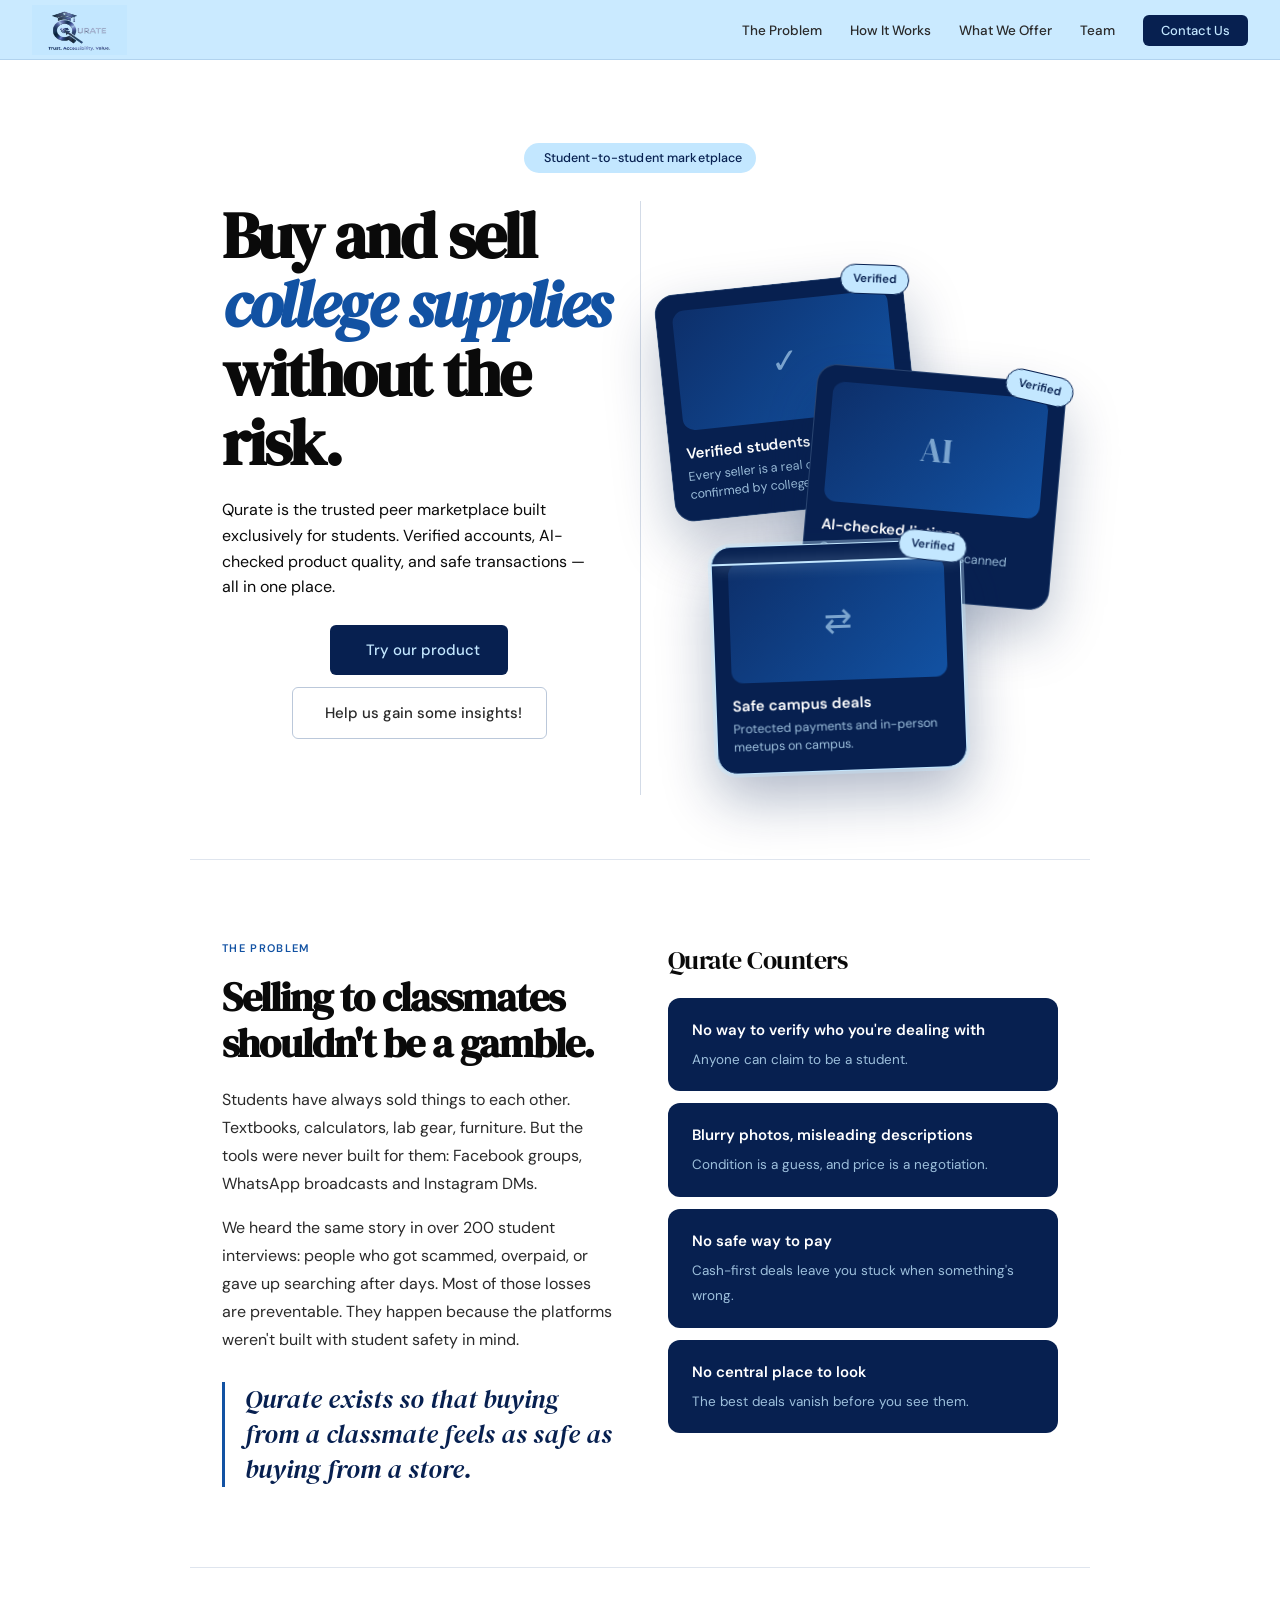
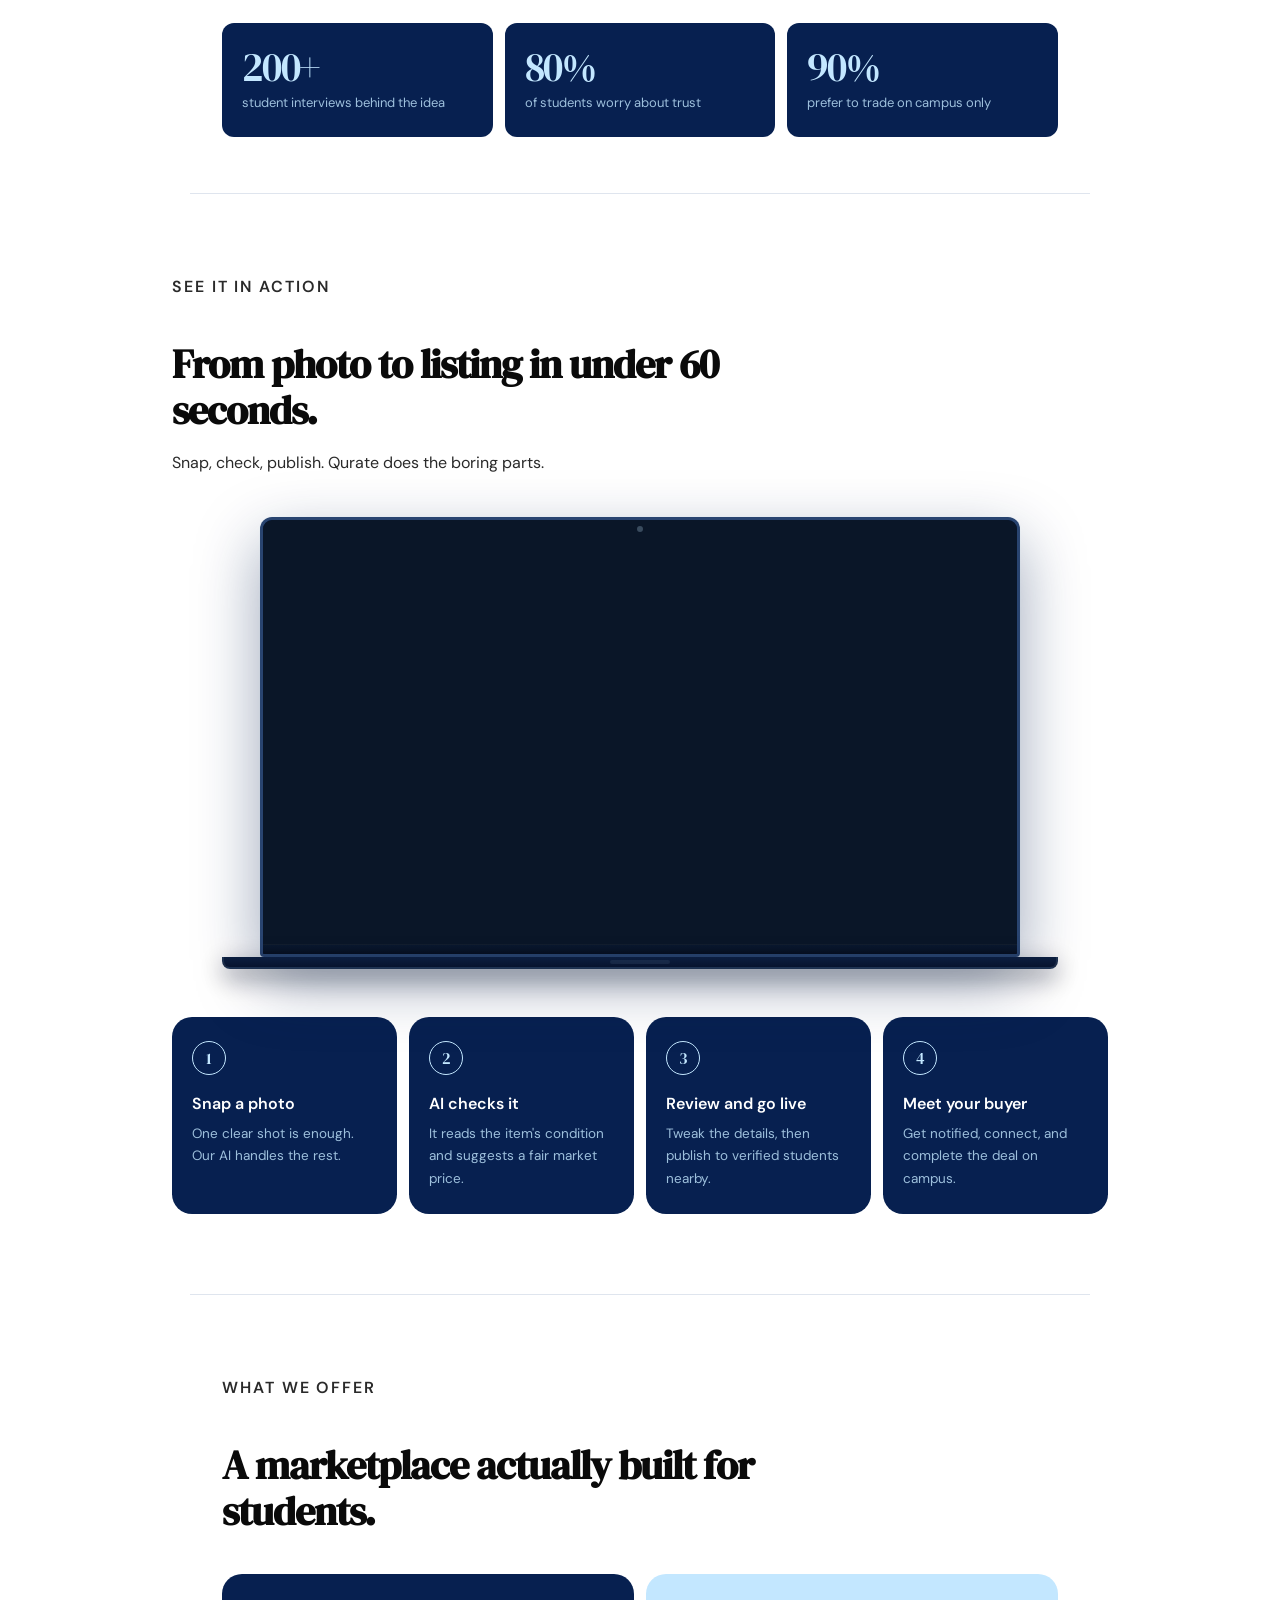
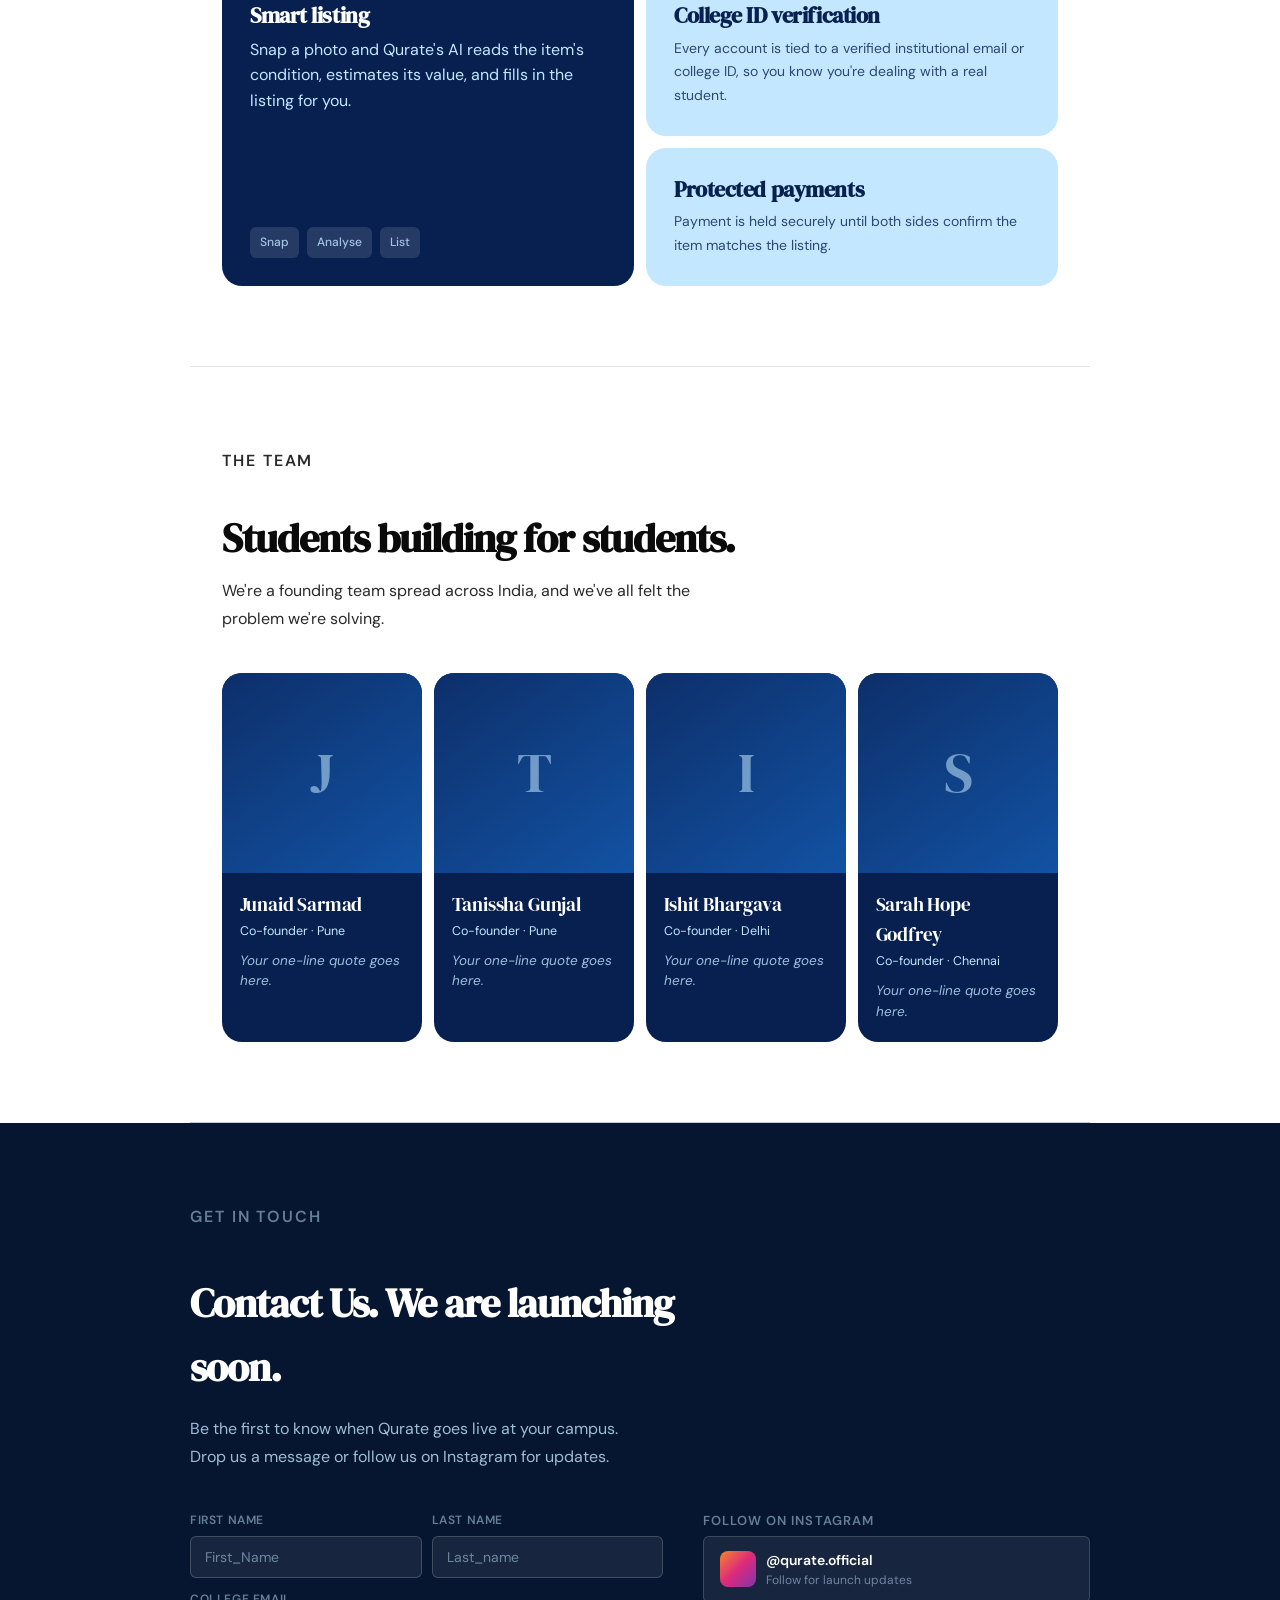
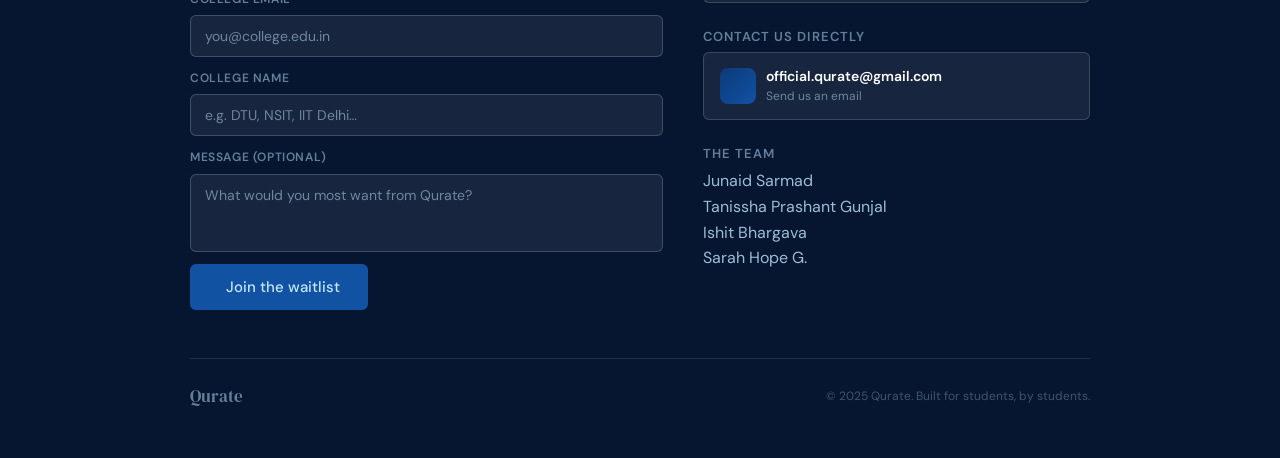
==== commit 08f8dfe8: "Update index.html" ====
--- a/index.html
+++ b/index.html
@@ -490,8 +490,8 @@
   <div class="team-grid">
     <article class="tm reveal"><div class="av">J<img src="items/f1.jpg" alt="Junaid Sarmad" loading="lazy" decoding="async" onerror="this.style.display='none'"></div><div class="tb"><h3>Junaid Sarmad</h3><div class="role">Co-founder · Pune</div><q>Your one-line quote goes here.</q></div></article>
     <article class="tm reveal"><div class="av">T<img src="items/f2.jpg" alt="Tanissha" loading="lazy" decoding="async" onerror="this.style.display='none'"></div><div class="tb"><h3>Tanissha Gunjal</h3><div class="role">Co-founder · Pune</div><q>Your one-line quote goes here.</q></div></article>
-    <article class="tm reveal"><div class="av">I<img src="items/f3.jpg" alt="Ishit" loading="lazy" decoding="async" onerror="this.style.display='none'"></div><div class="tb"><h3>Ishit</h3><div class="role">Co-founder · Delhi</div><q>Your one-line quote goes here.</q></div></article>
-    <article class="tm reveal"><div class="av">S<img src="items/f4.jpg" alt="Sarah" loading="lazy" decoding="async" onerror="this.style.display='none'"></div><div class="tb"><h3>Sarah</h3><div class="role">Co-founder · Chennai</div><q>Your one-line quote goes here.</q></div></article>
+    <article class="tm reveal"><div class="av">I<img src="items/f3.jpg" alt="Ishit" loading="lazy" decoding="async" onerror="this.style.display='none'"></div><div class="tb"><h3>Ishit Bhargava</h3><div class="role">Co-founder · Delhi</div><q>Your one-line quote goes here.</q></div></article>
+    <article class="tm reveal"><div class="av">S<img src="items/f4.jpg" alt="Sarah" loading="lazy" decoding="async" onerror="this.style.display='none'"></div><div class="tb"><h3>Sarah Hope Godfrey</h3><div class="role">Co-founder · Chennai</div><q>Your one-line quote goes here.</q></div></article>
   </div>
 </section>
 
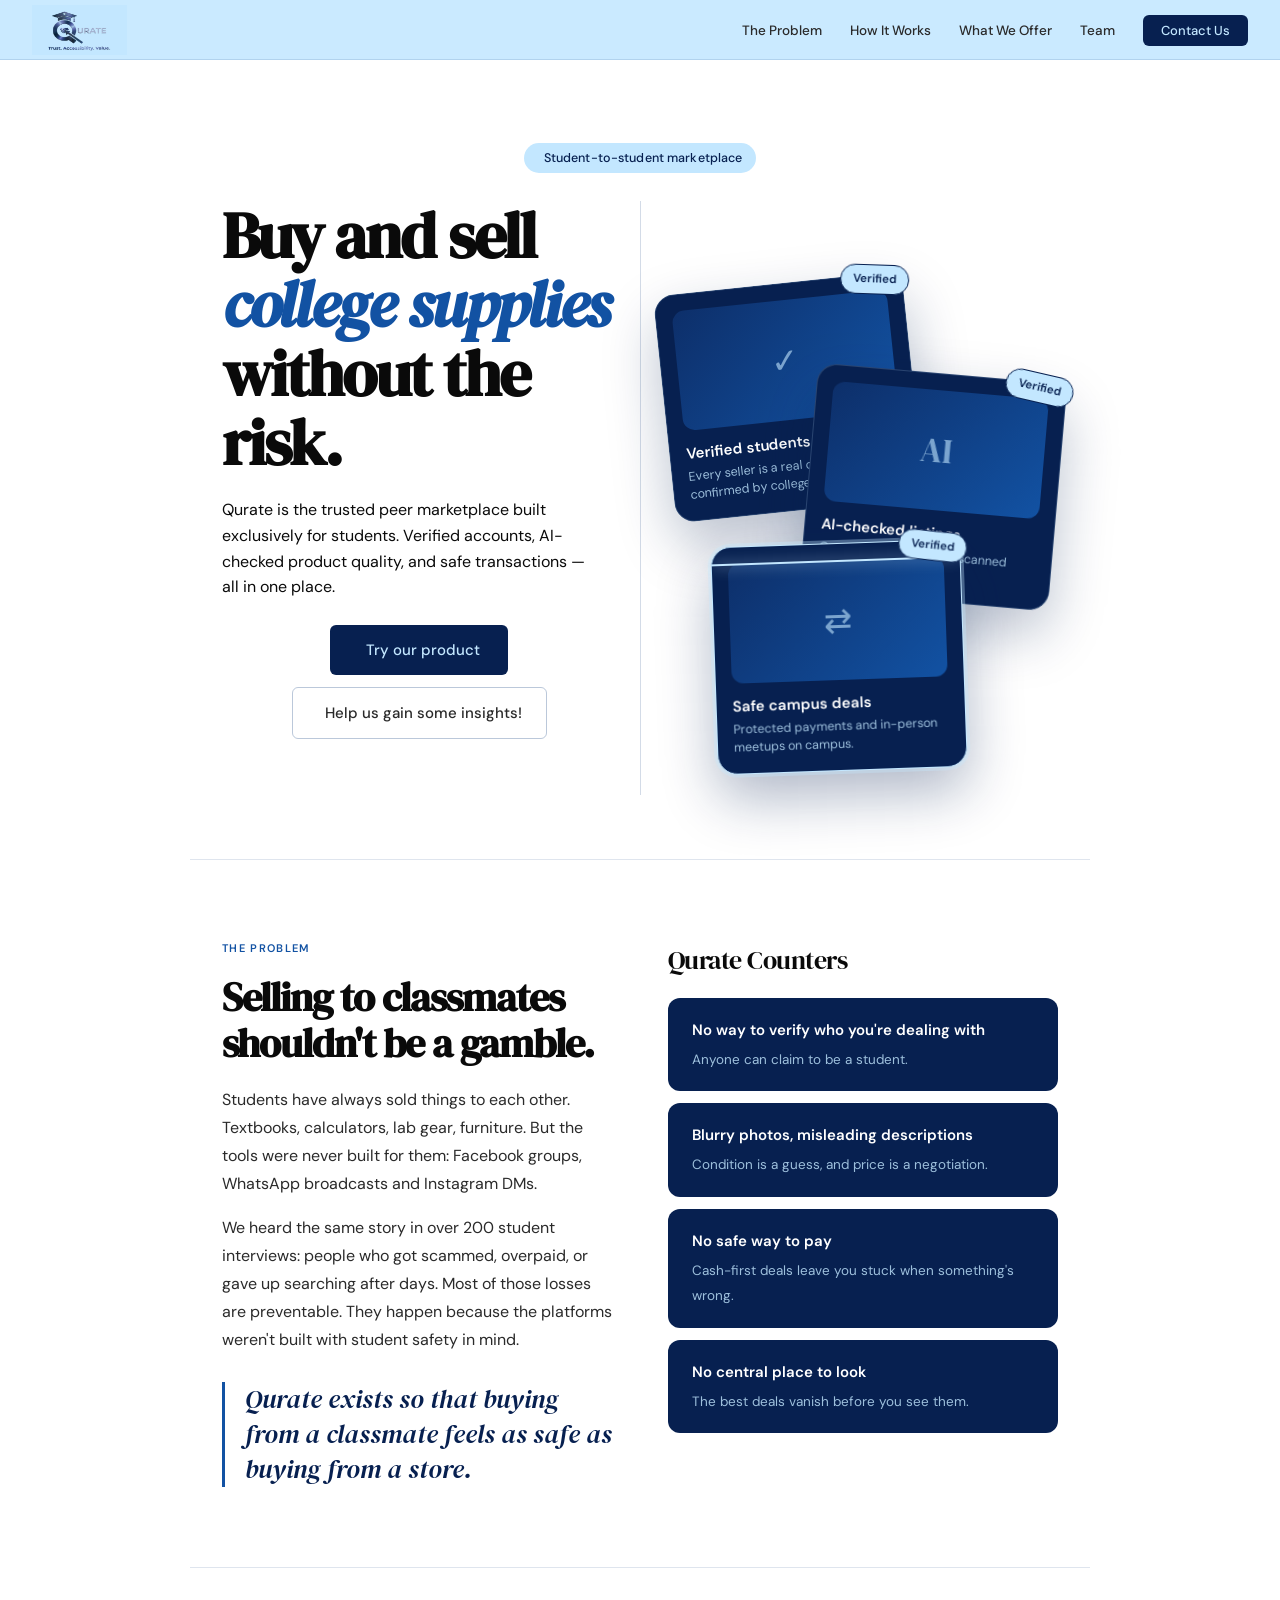
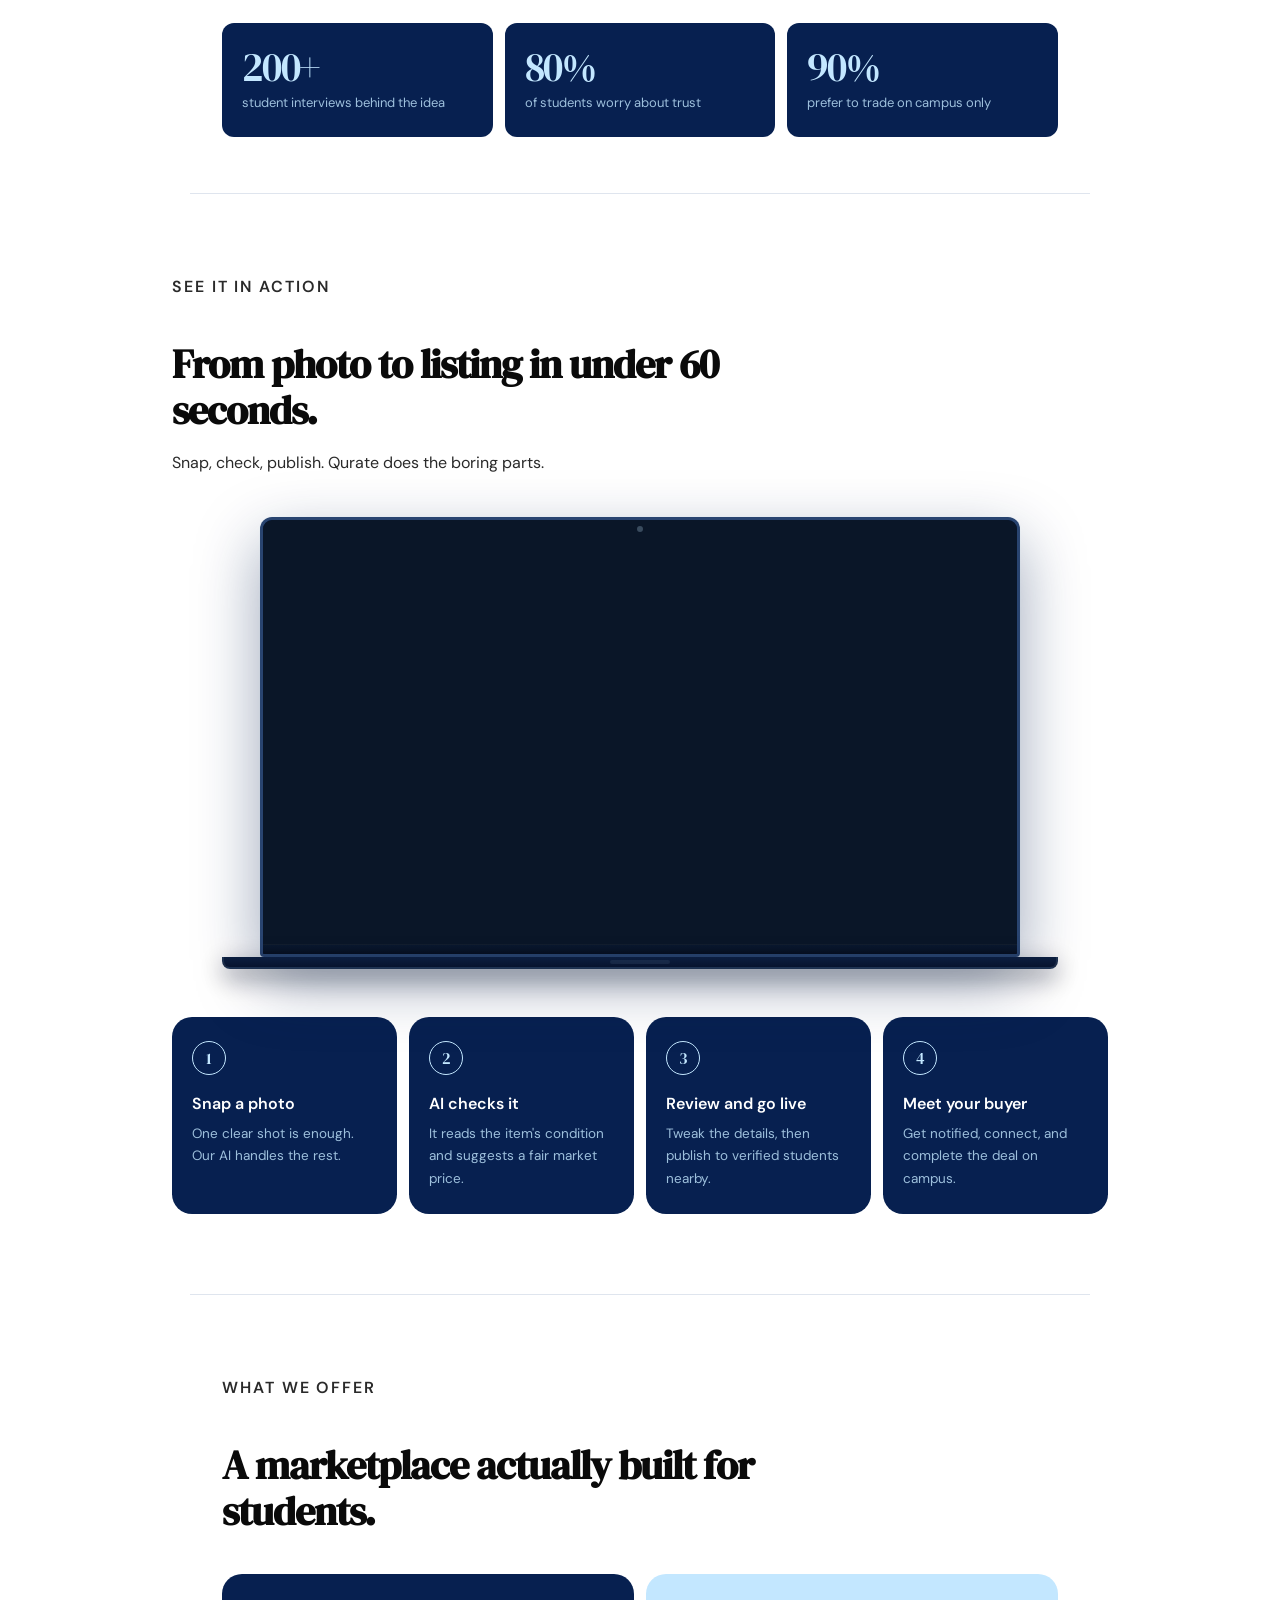
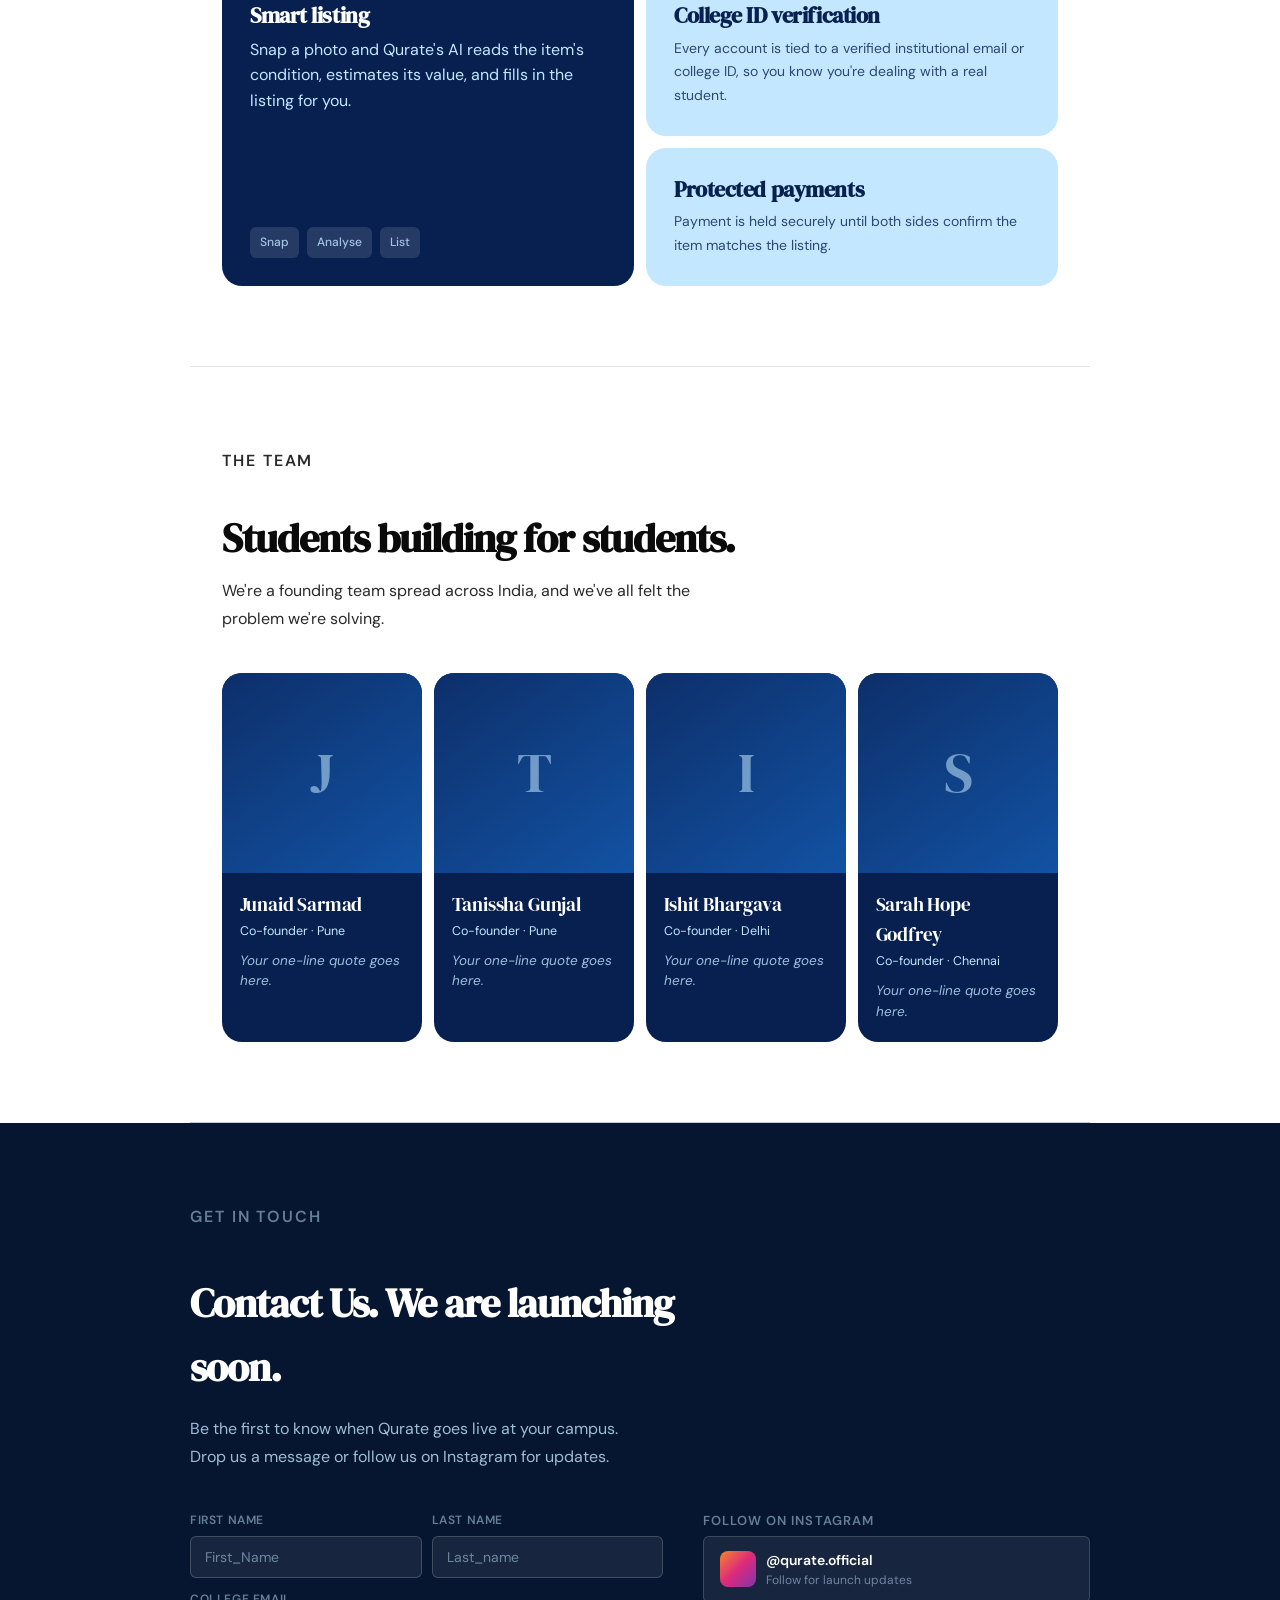
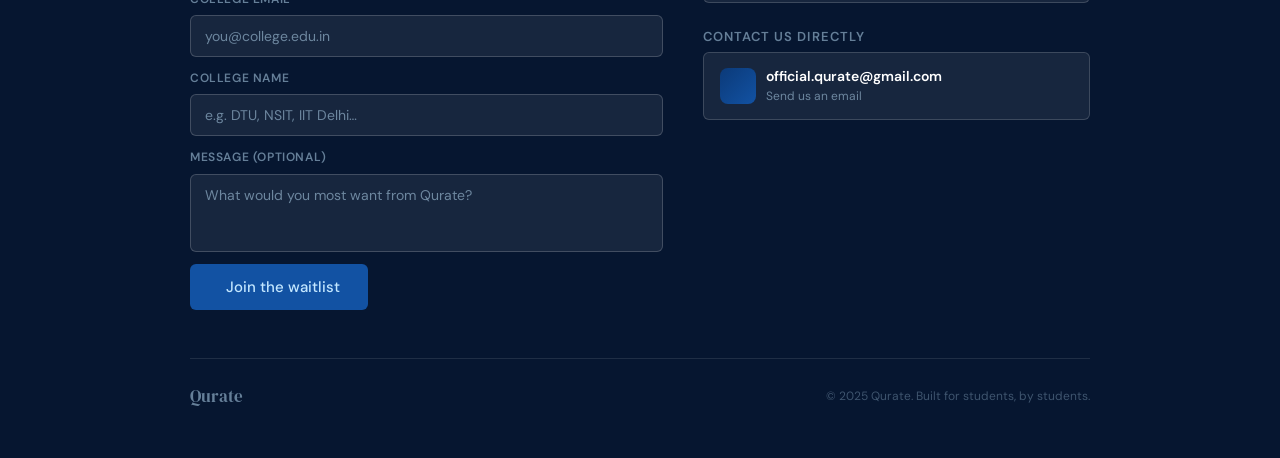
==== commit 0e07879e: "Remove team member information from index.html Removed team member details from the footer section." ====
--- a/index.html
+++ b/index.html
@@ -535,13 +535,6 @@
             <i class="ti ti-arrow-up-right insta-arrow"></i>
           </a>
         </div>
-        <div>
-          <p class="social-heading">The Team</p>
-          <p style="color:rgba(195,231,255,0.80);">Junaid Sarmad</p>
-          <p style="color:rgba(195,231,255,0.80);">Tanissha Prashant Gunjal</p>
-          <p style="color:rgba(195,231,255,0.80);">Ishit Bhargava</p>
-          <p style="color:rgba(195,231,255,0.80);">Sarah Hope G.</p>
-        </div>
       </div>
     </div>
     <div class="footer-bar">
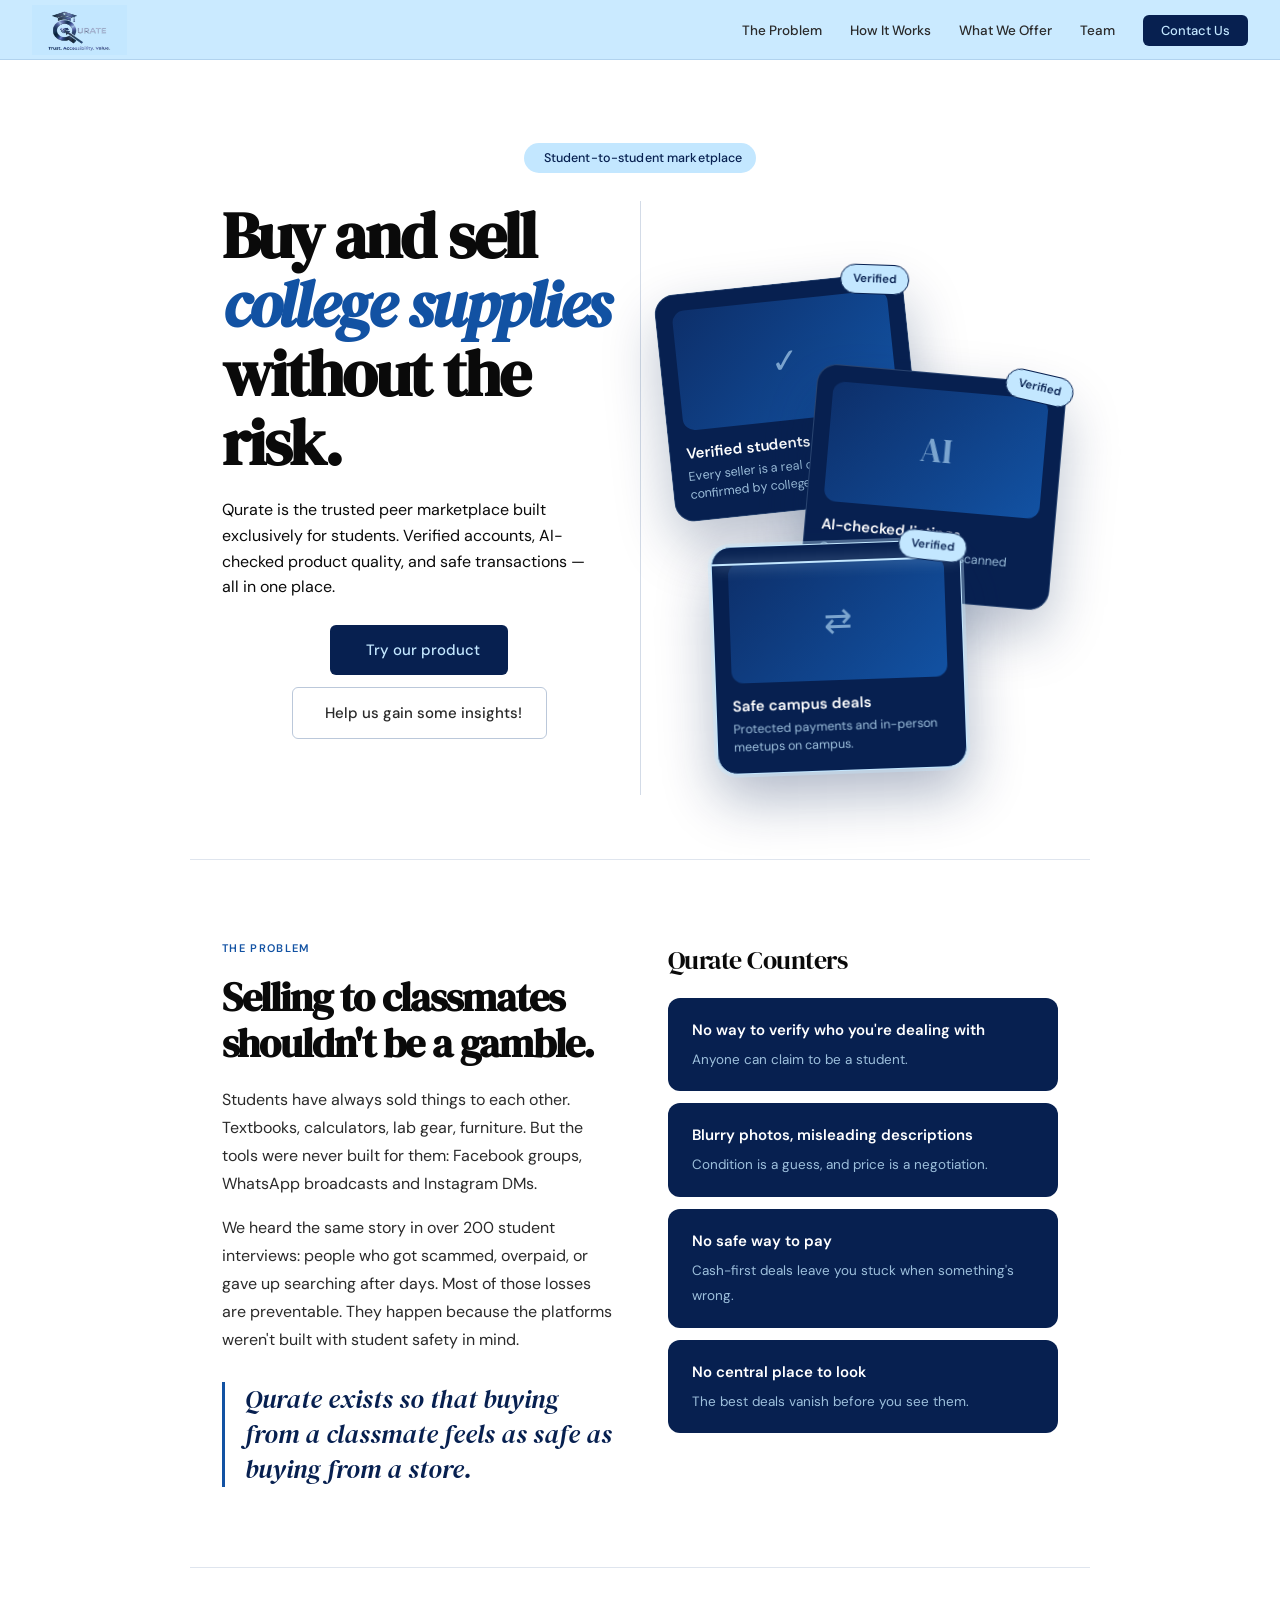
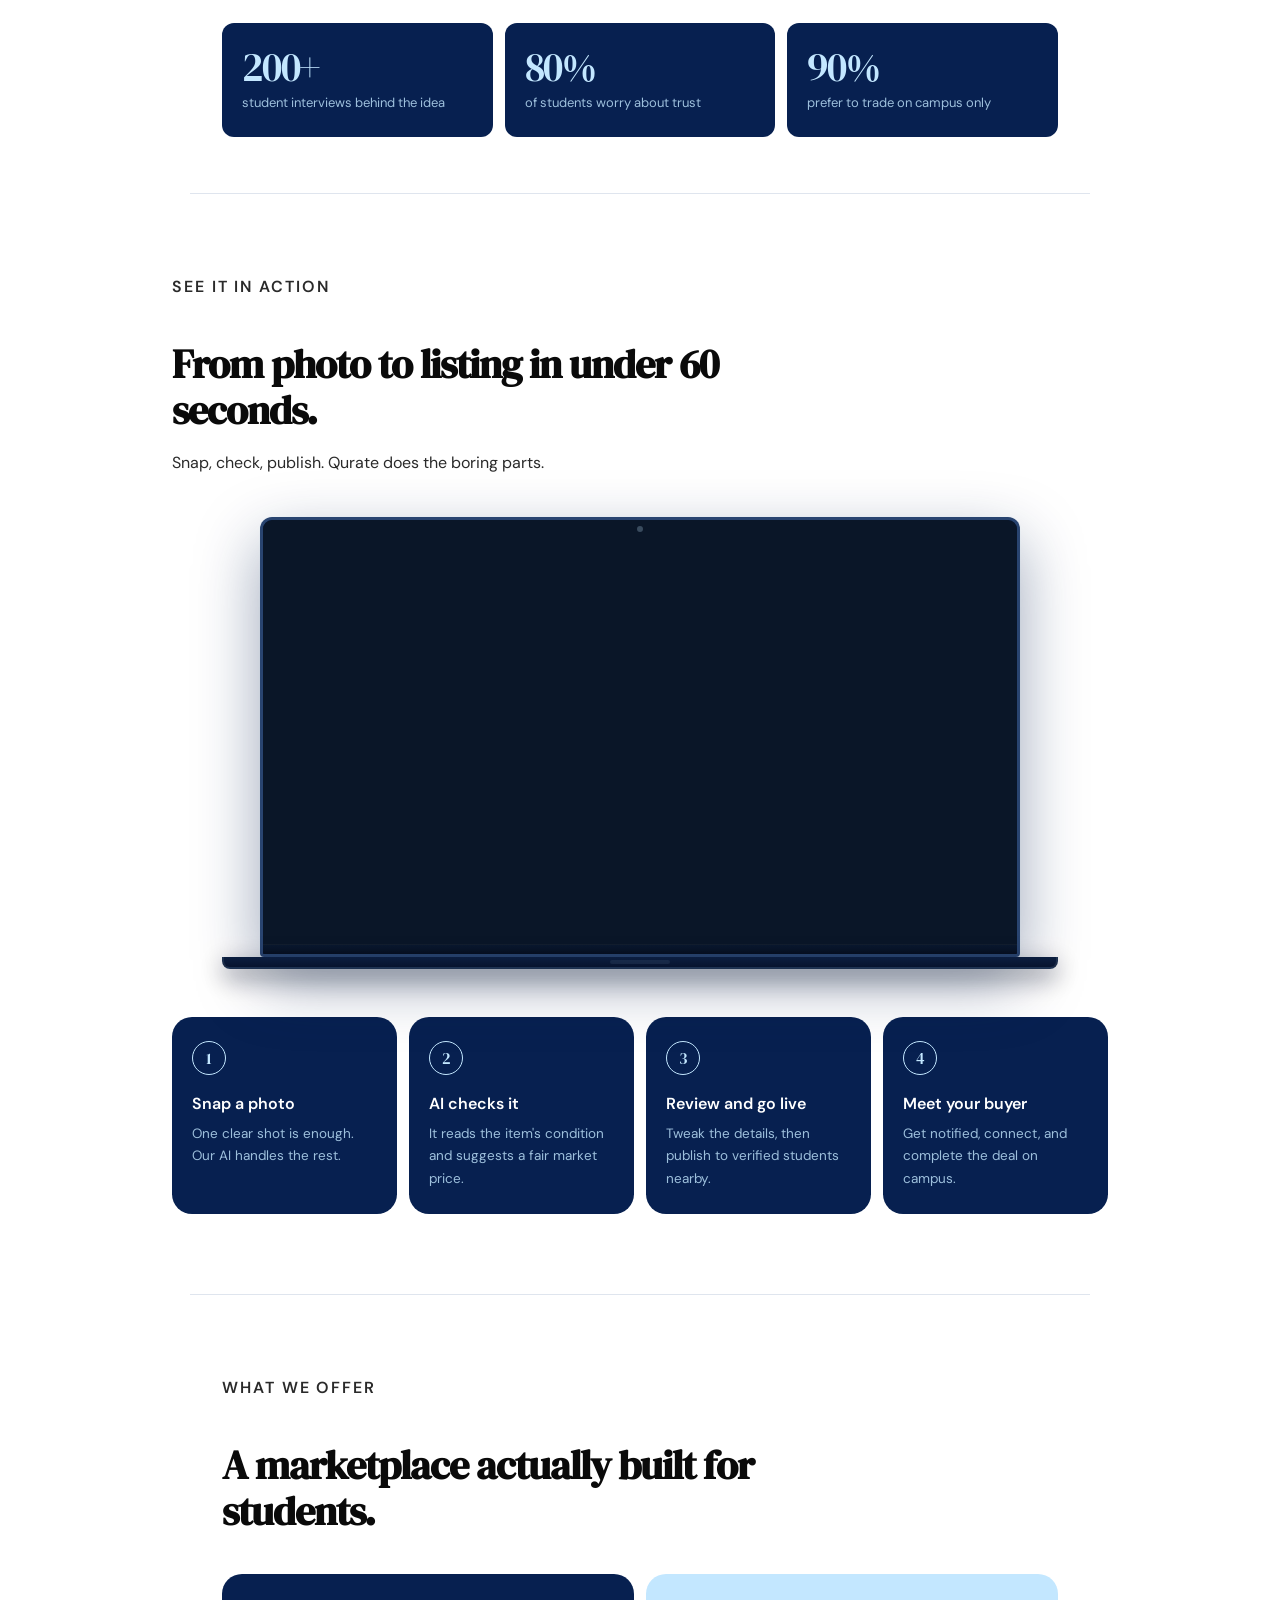
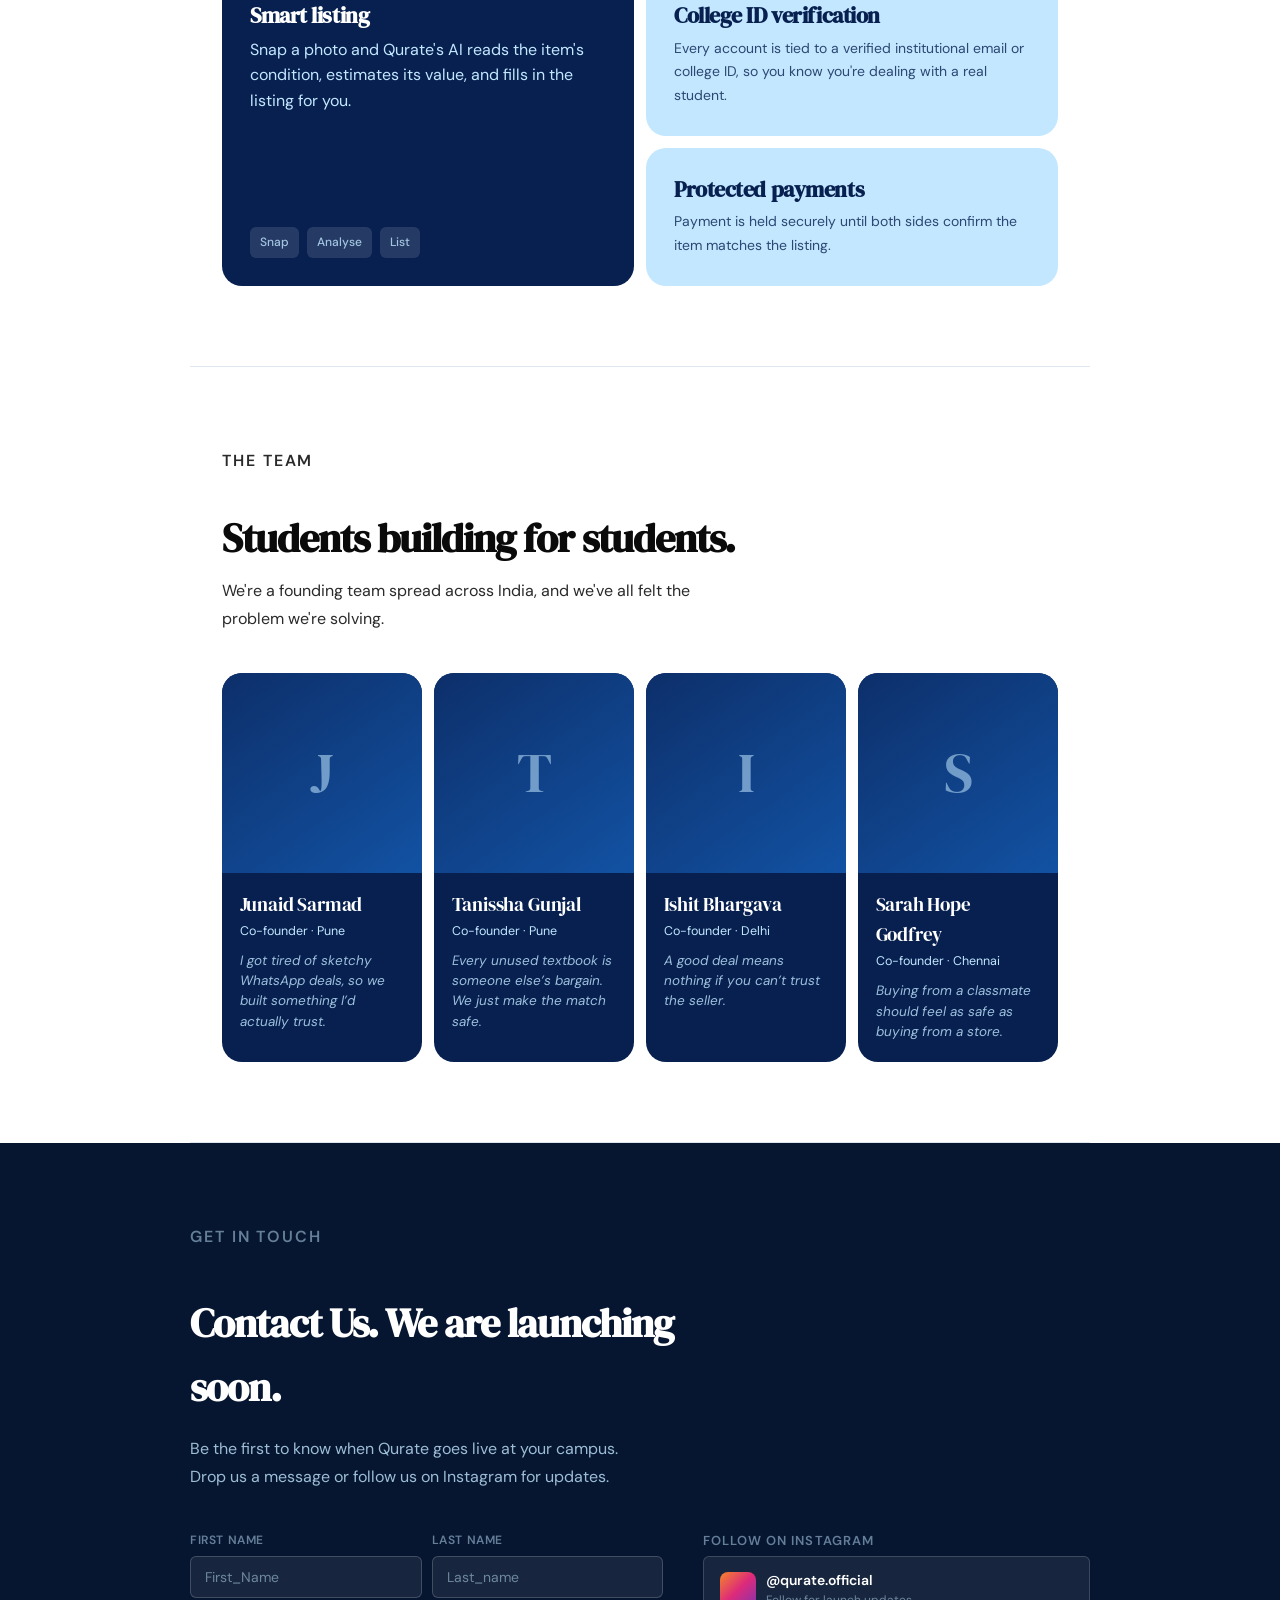
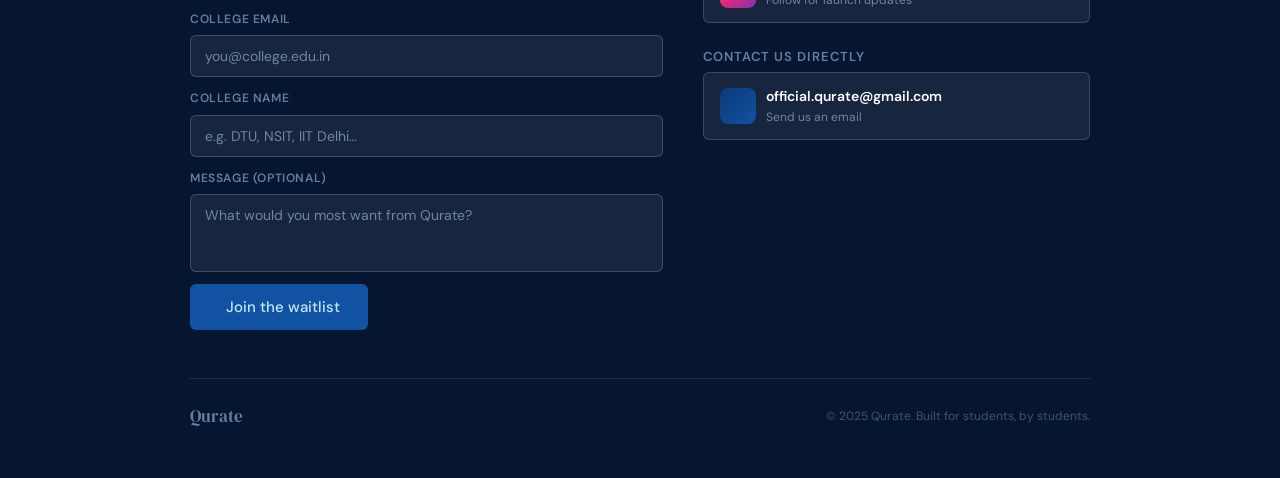
==== commit 6882ce12: "Update index.html" ====
--- a/index.html
+++ b/index.html
@@ -488,10 +488,10 @@
   <h2>Students building for students.</h2>
   <p class="lede">We're a founding team spread across India, and we've all felt the problem we're solving.</p>
   <div class="team-grid">
-    <article class="tm reveal"><div class="av">J<img src="items/f1.jpg" alt="Junaid Sarmad" loading="lazy" decoding="async" onerror="this.style.display='none'"></div><div class="tb"><h3>Junaid Sarmad</h3><div class="role">Co-founder · Pune</div><q>Your one-line quote goes here.</q></div></article>
-    <article class="tm reveal"><div class="av">T<img src="items/f2.jpg" alt="Tanissha" loading="lazy" decoding="async" onerror="this.style.display='none'"></div><div class="tb"><h3>Tanissha Gunjal</h3><div class="role">Co-founder · Pune</div><q>Your one-line quote goes here.</q></div></article>
-    <article class="tm reveal"><div class="av">I<img src="items/f3.jpg" alt="Ishit" loading="lazy" decoding="async" onerror="this.style.display='none'"></div><div class="tb"><h3>Ishit Bhargava</h3><div class="role">Co-founder · Delhi</div><q>Your one-line quote goes here.</q></div></article>
-    <article class="tm reveal"><div class="av">S<img src="items/f4.jpg" alt="Sarah" loading="lazy" decoding="async" onerror="this.style.display='none'"></div><div class="tb"><h3>Sarah Hope Godfrey</h3><div class="role">Co-founder · Chennai</div><q>Your one-line quote goes here.</q></div></article>
+    <article class="tm reveal"><div class="av">J<img src="items/f1.jpg" alt="Junaid Sarmad" loading="lazy" decoding="async" onerror="this.style.display='none'"></div><div class="tb"><h3>Junaid Sarmad</h3><div class="role">Co-founder · Pune</div><q>I got tired of sketchy WhatsApp deals, so we built something I’d actually trust.</q></div></article>
+    <article class="tm reveal"><div class="av">T<img src="items/f2.jpg" alt="Tanissha" loading="lazy" decoding="async" onerror="this.style.display='none'"></div><div class="tb"><h3>Tanissha Gunjal</h3><div class="role">Co-founder · Pune</div><q>Every unused textbook is someone else’s bargain. We just make the match safe.</q></div></article>
+    <article class="tm reveal"><div class="av">I<img src="items/f3.jpg" alt="Ishit" loading="lazy" decoding="async" onerror="this.style.display='none'"></div><div class="tb"><h3>Ishit Bhargava</h3><div class="role">Co-founder · Delhi</div><q>A good deal means nothing if you can’t trust the seller.</q></div></article>
+    <article class="tm reveal"><div class="av">S<img src="items/f4.jpg" alt="Sarah" loading="lazy" decoding="async" onerror="this.style.display='none'"></div><div class="tb"><h3>Sarah Hope Godfrey</h3><div class="role">Co-founder · Chennai</div><q>Buying from a classmate should feel as safe as buying from a store.</q></div></article>
   </div>
 </section>
 
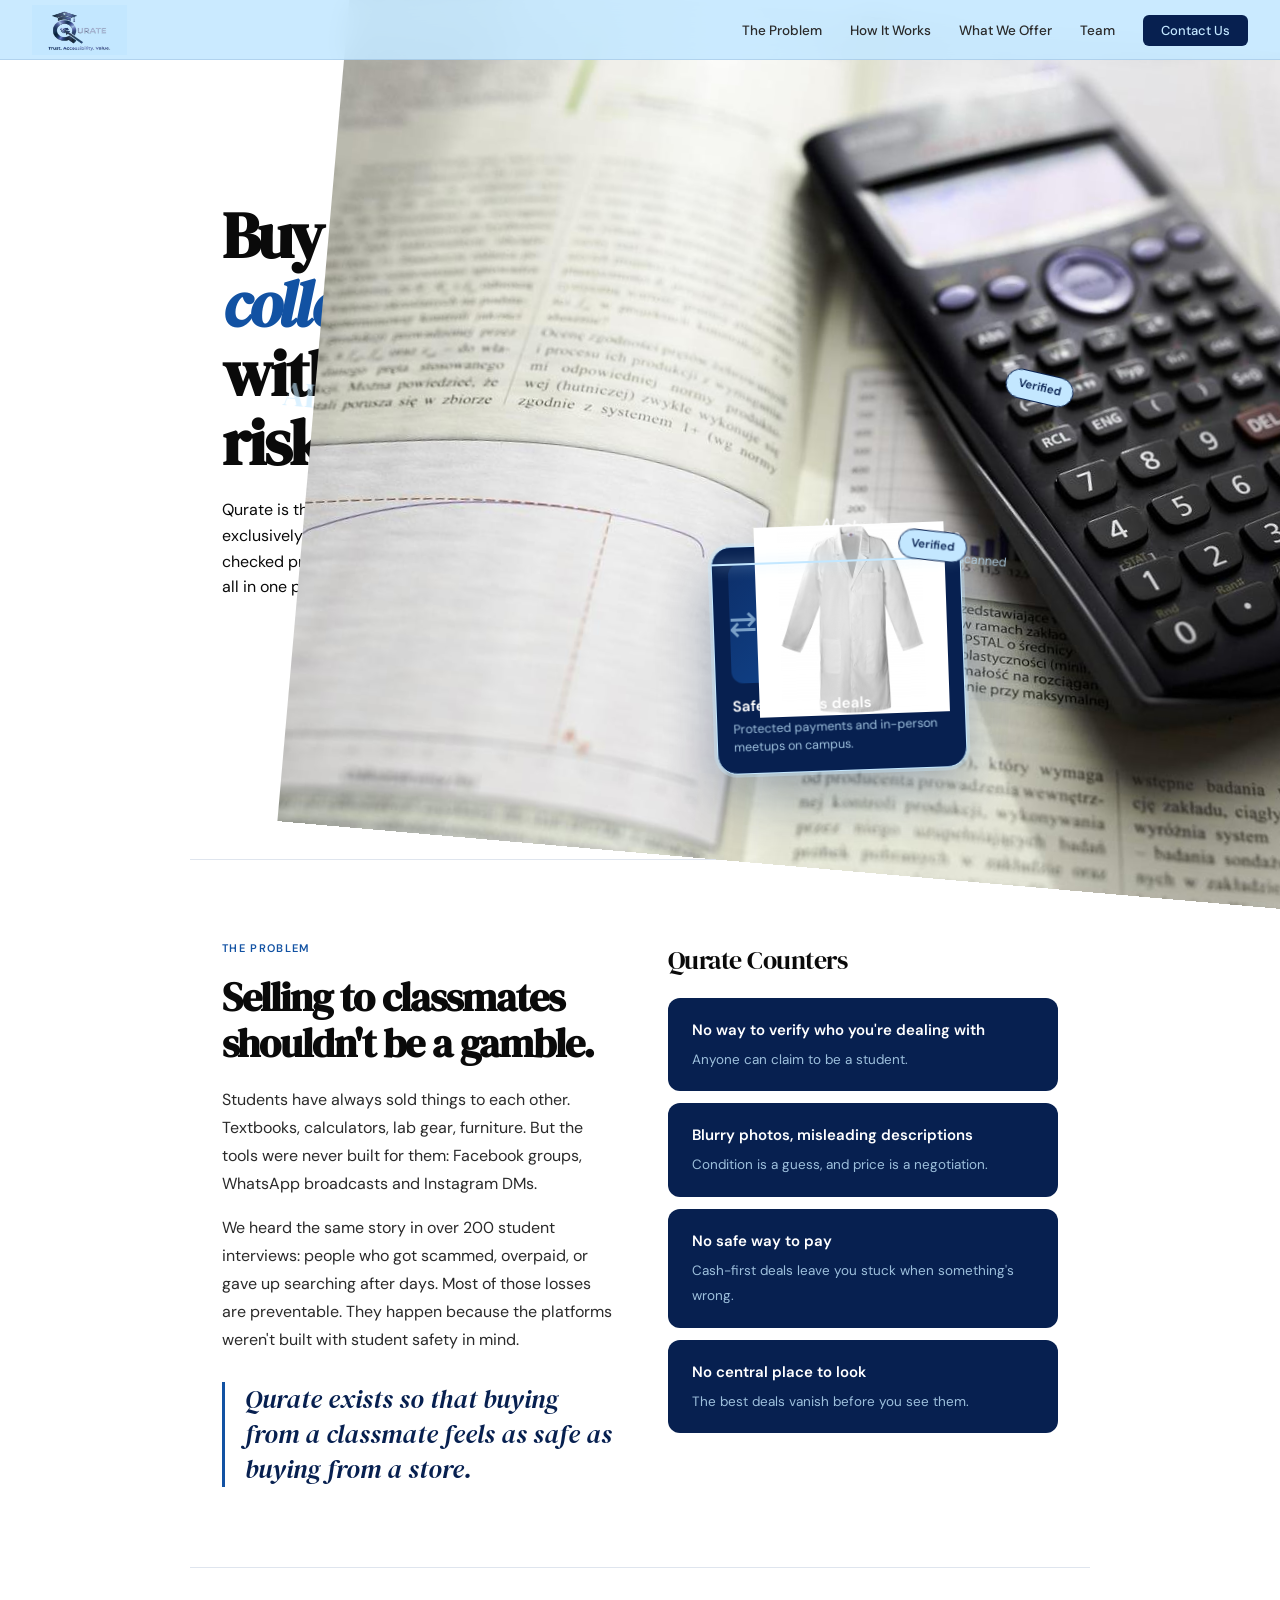
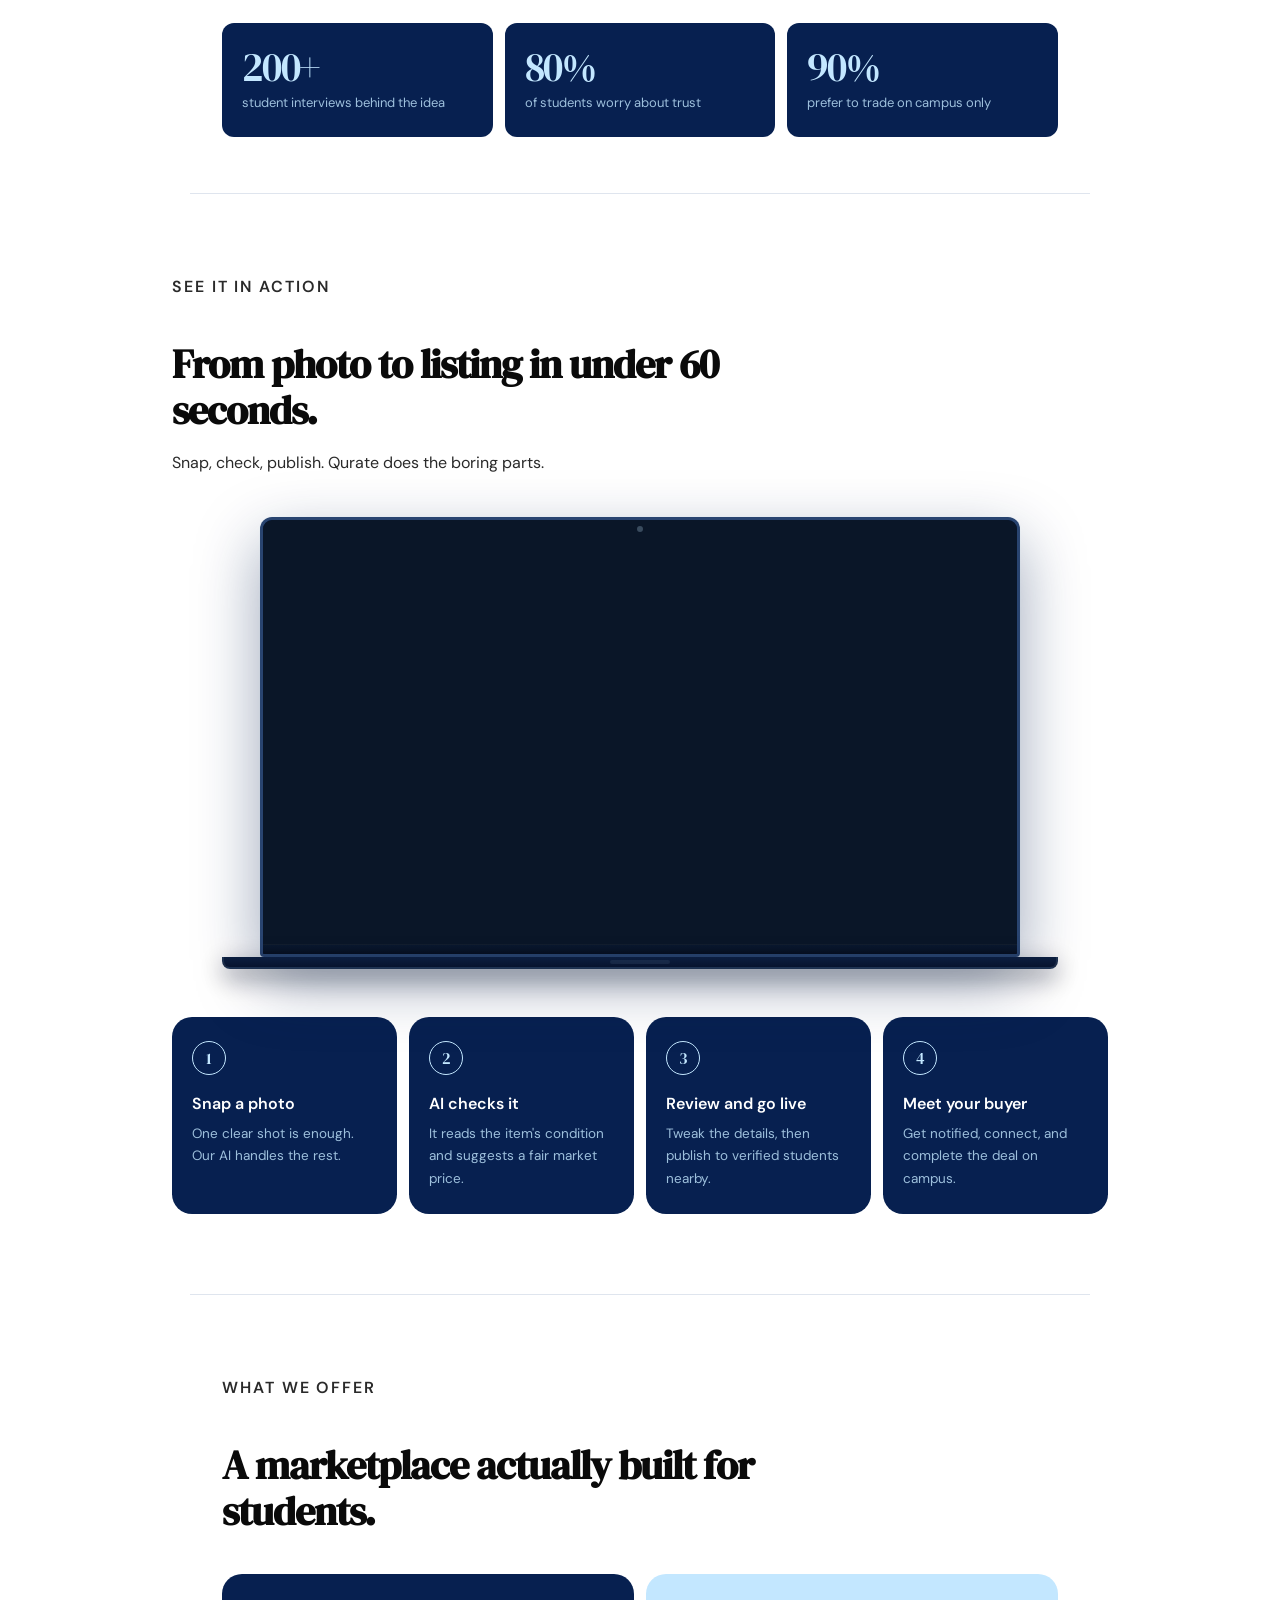
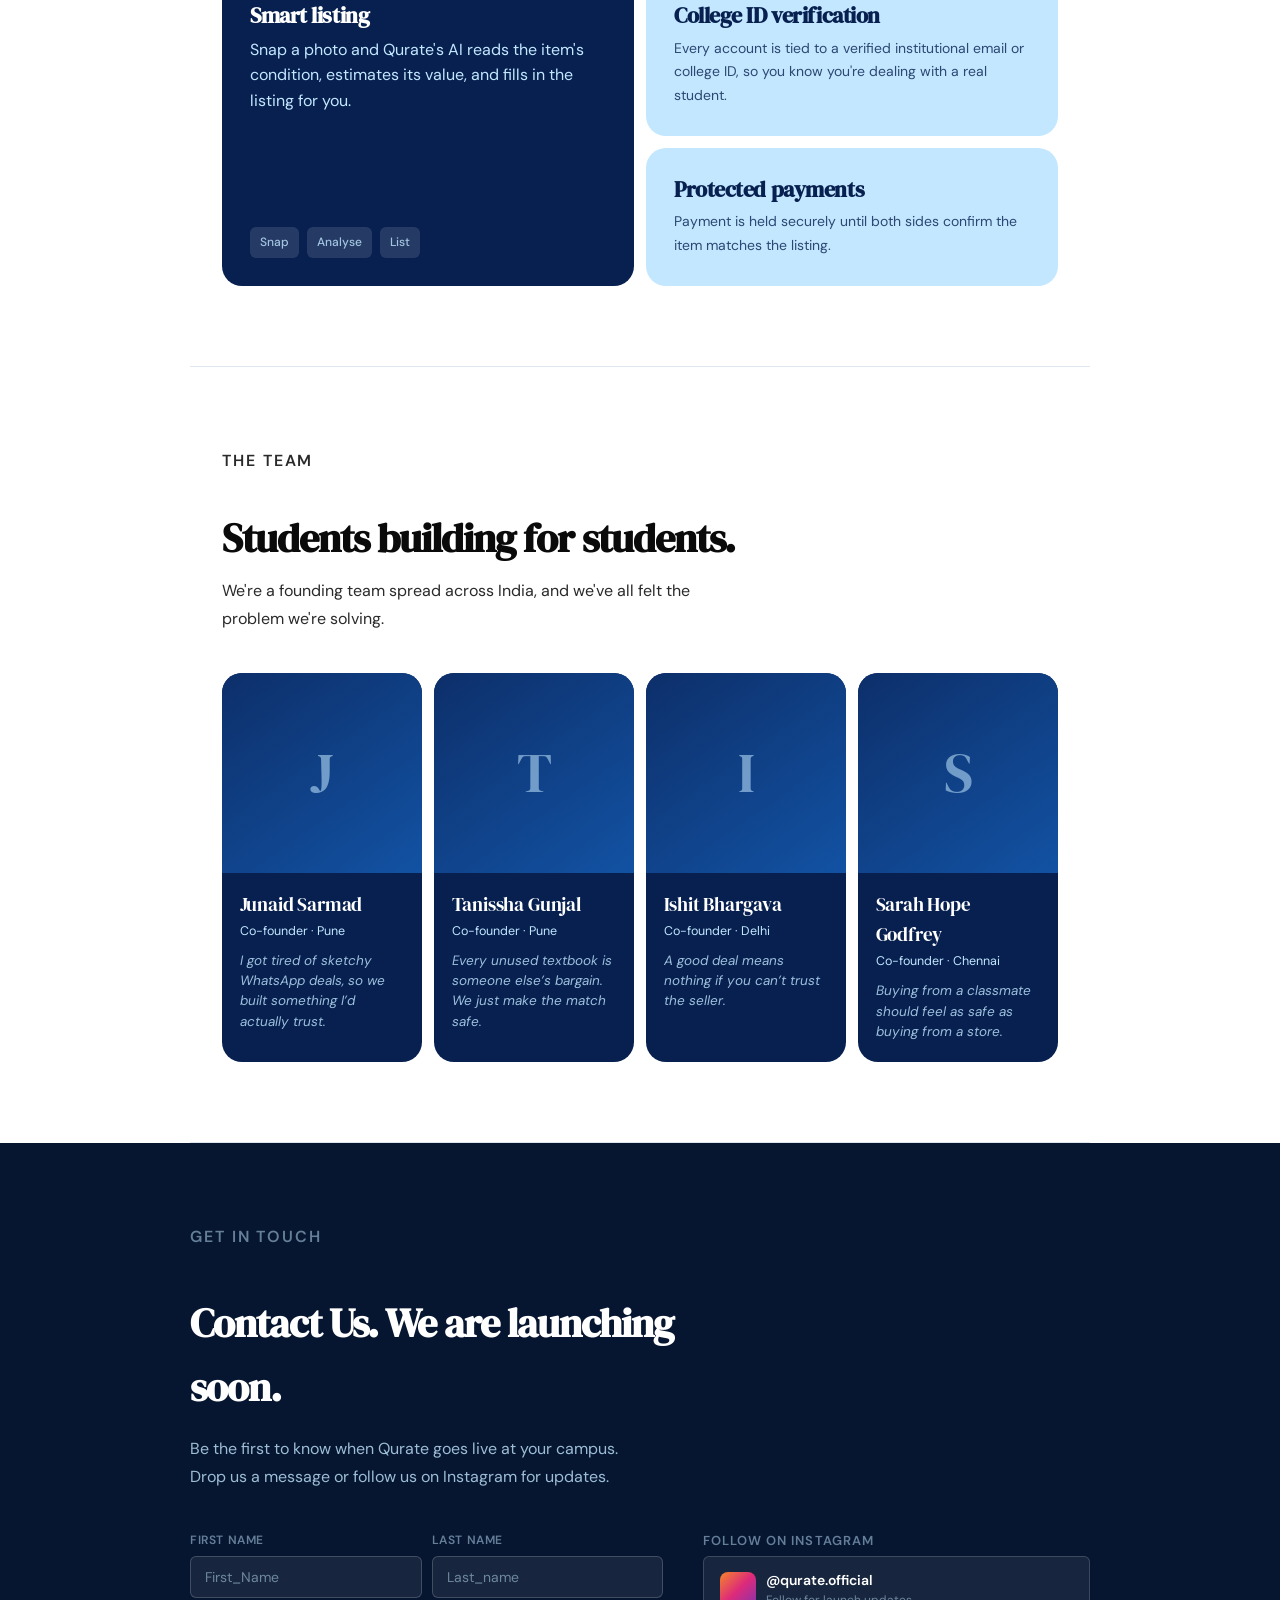
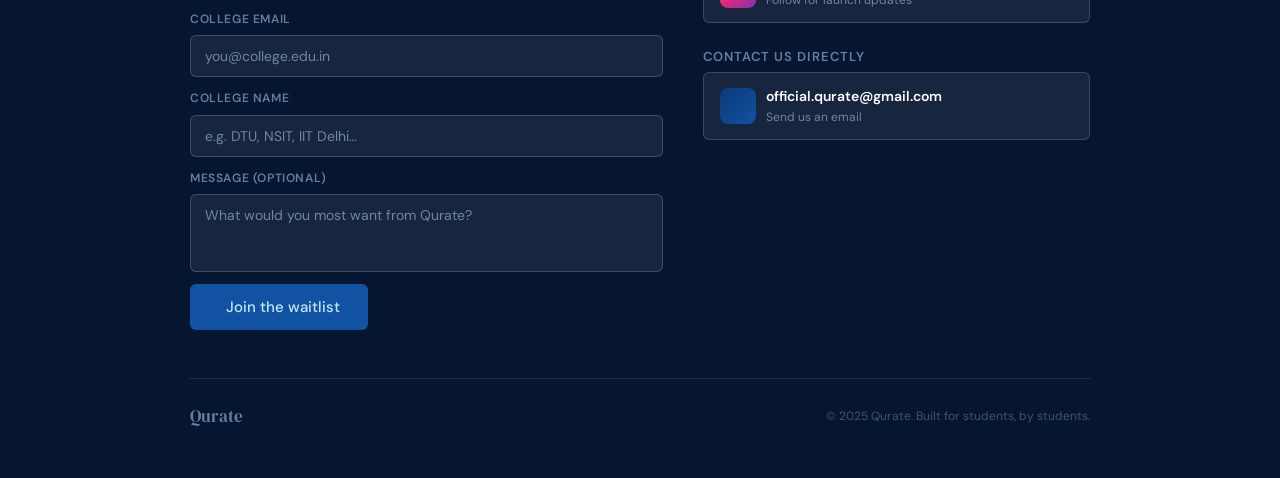
==== commit d1fa7311: "Update index.html" ====
--- a/index.html
+++ b/index.html
@@ -385,9 +385,9 @@
     </div>
     
     <div class="stack" aria-hidden="true">
-      <div class="lc a"><span class="stamp">Verified</span><div class="ph">✓</div><b>Verified students only</b><small>Every seller is a real classmate, confirmed by college ID.</small></div>
-      <div class="lc b"><span class="stamp" style="animation-delay:1.7s">Verified</span><div class="ph">AI</div><b>AI-checked listings</b><small>Condition and fair price scanned from a single photo.</small></div>
-      <div class="lc c"><div class="scan"></div><span class="stamp">Verified</span><div class="ph">⇄</div><b>Safe campus deals</b><small>Protected payments and in-person meetups on campus.</small></div>
+      <div class="lc a"><span class="stamp">Verified</span><div class="ph">✓<img src="items/i1.jpg" alt="" loading="lazy" decoding="async" onerror="if(!this.dataset.t){this.dataset.t=1;this.src=this.src.replace(/\.jpg$/,'.jpeg')}else{this.style.display='none'}"></div><b>Verified students only</b><small>Every seller is a real classmate, confirmed by college ID.</small></div>
+      <div class="lc b"><span class="stamp" style="animation-delay:1.7s">Verified</span><div class="ph">AI<img src="items/i2.jpg" alt="" loading="lazy" decoding="async" onerror="if(!this.dataset.t){this.dataset.t=1;this.src=this.src.replace(/\.jpg$/,'.jpeg')}else{this.style.display='none'}"></div><b>AI-checked listings</b><small>Condition and fair price scanned from a single photo.</small></div>
+      <div class="lc c"><div class="scan"></div><span class="stamp">Verified</span><div class="ph">⇄<img src="items/i3.jpg" alt="" loading="lazy" decoding="async" onerror="if(!this.dataset.t){this.dataset.t=1;this.src=this.src.replace(/\.jpg$/,'.jpeg')}else{this.style.display='none'}"></div><b>Safe campus deals</b><small>Protected payments and in-person meetups on campus.</small></div>
     </div>
   </div>
 </section>
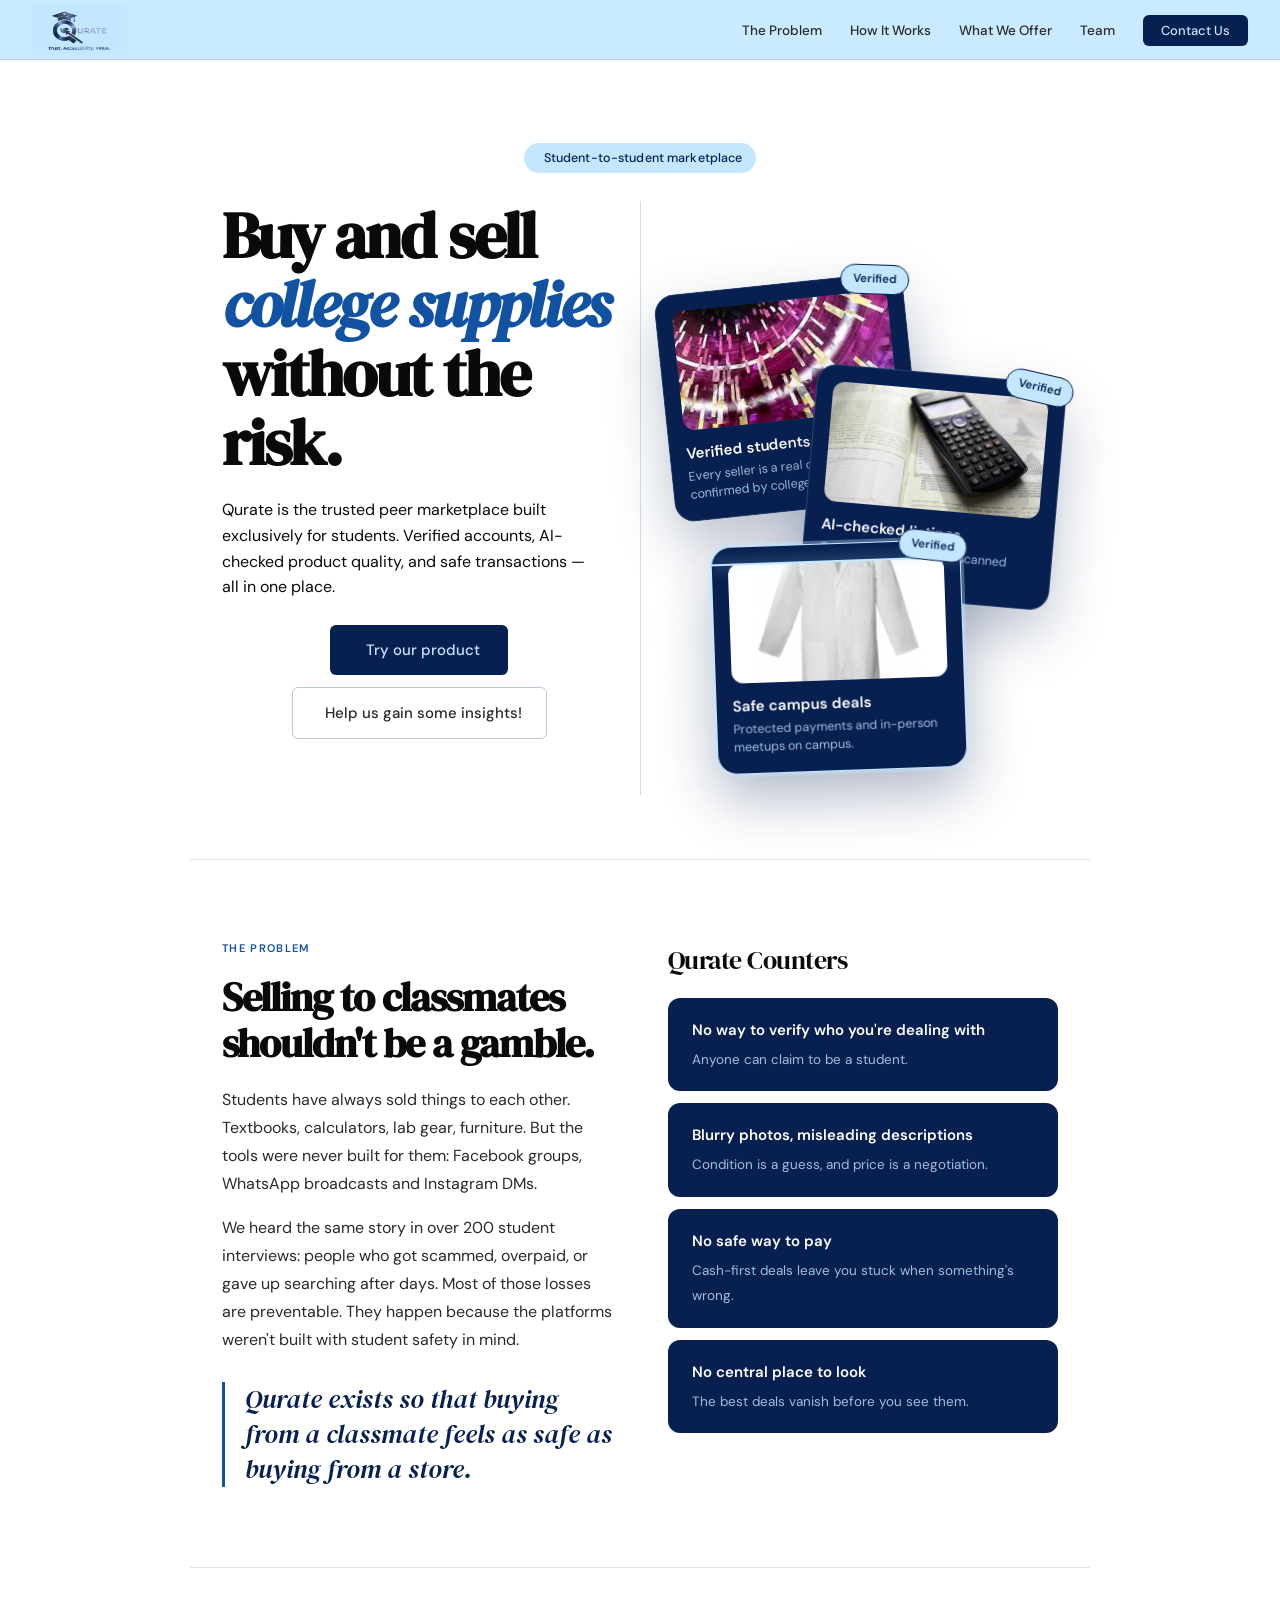
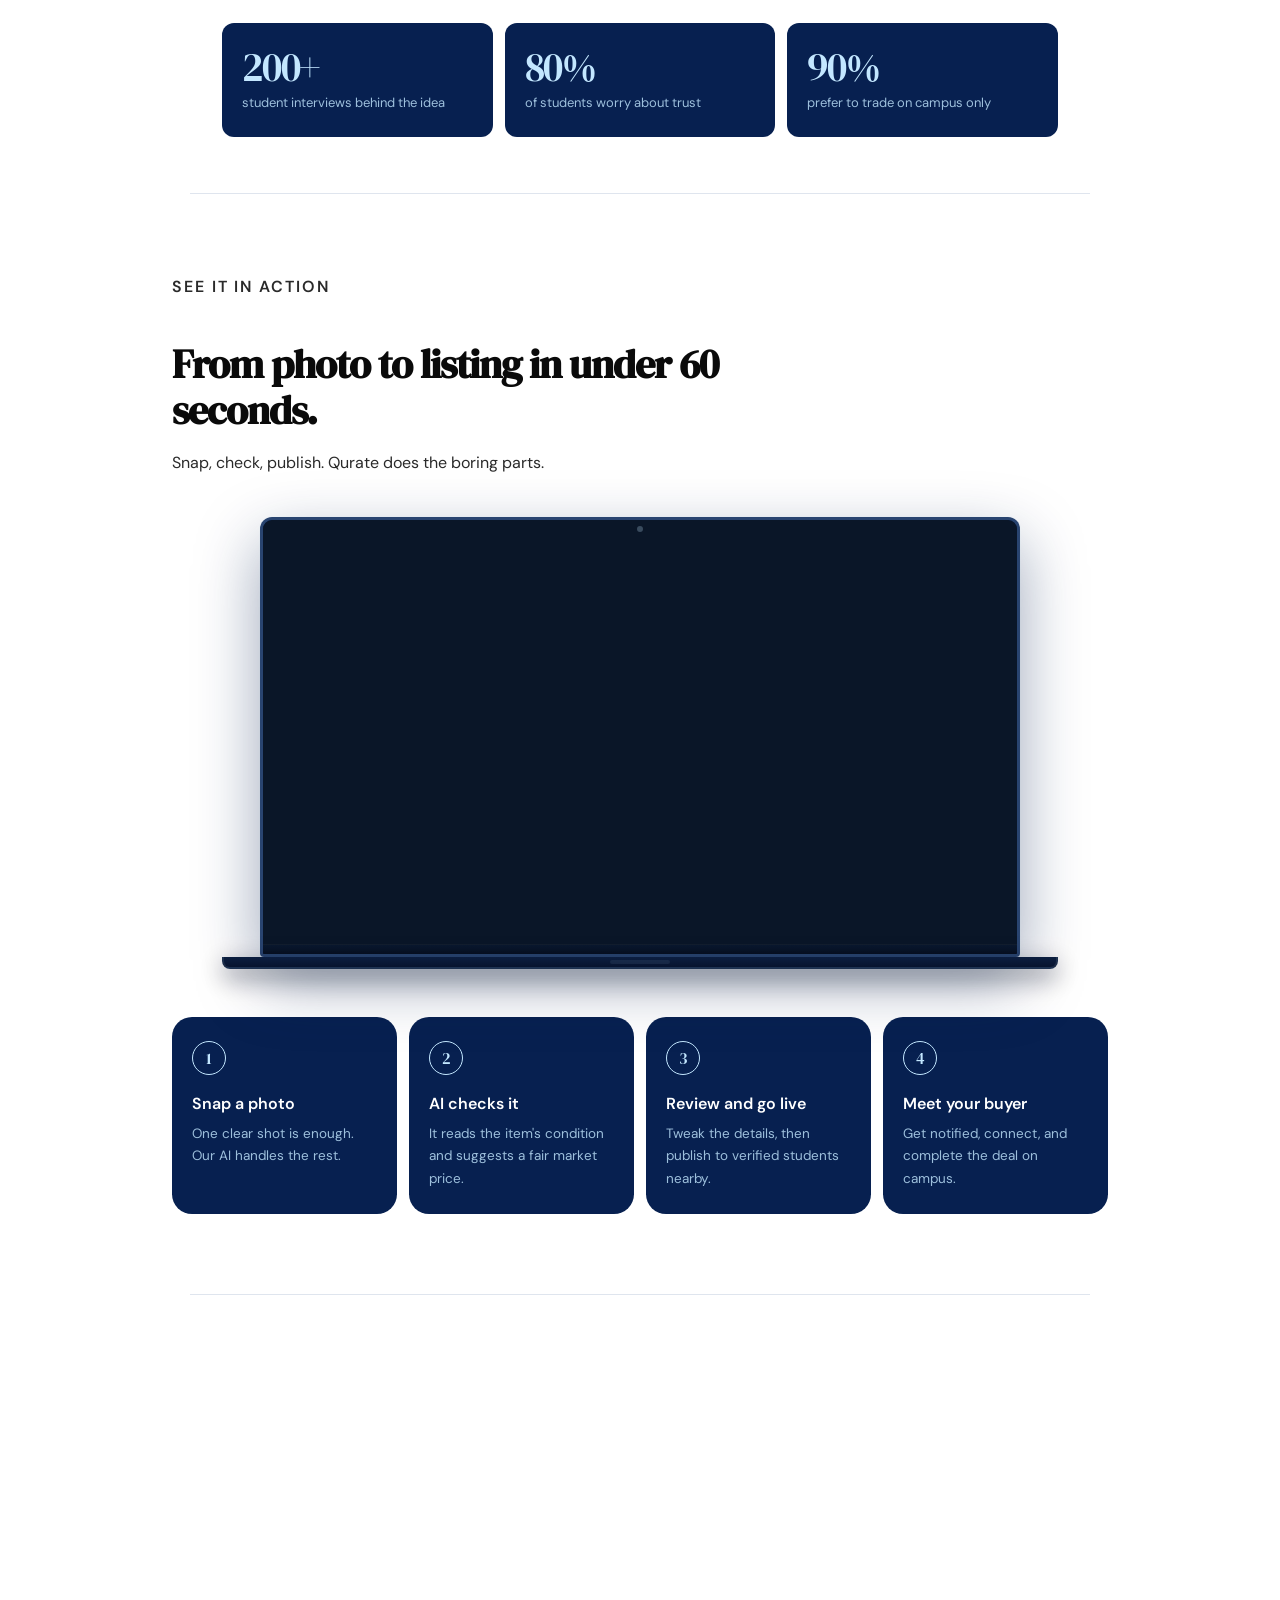
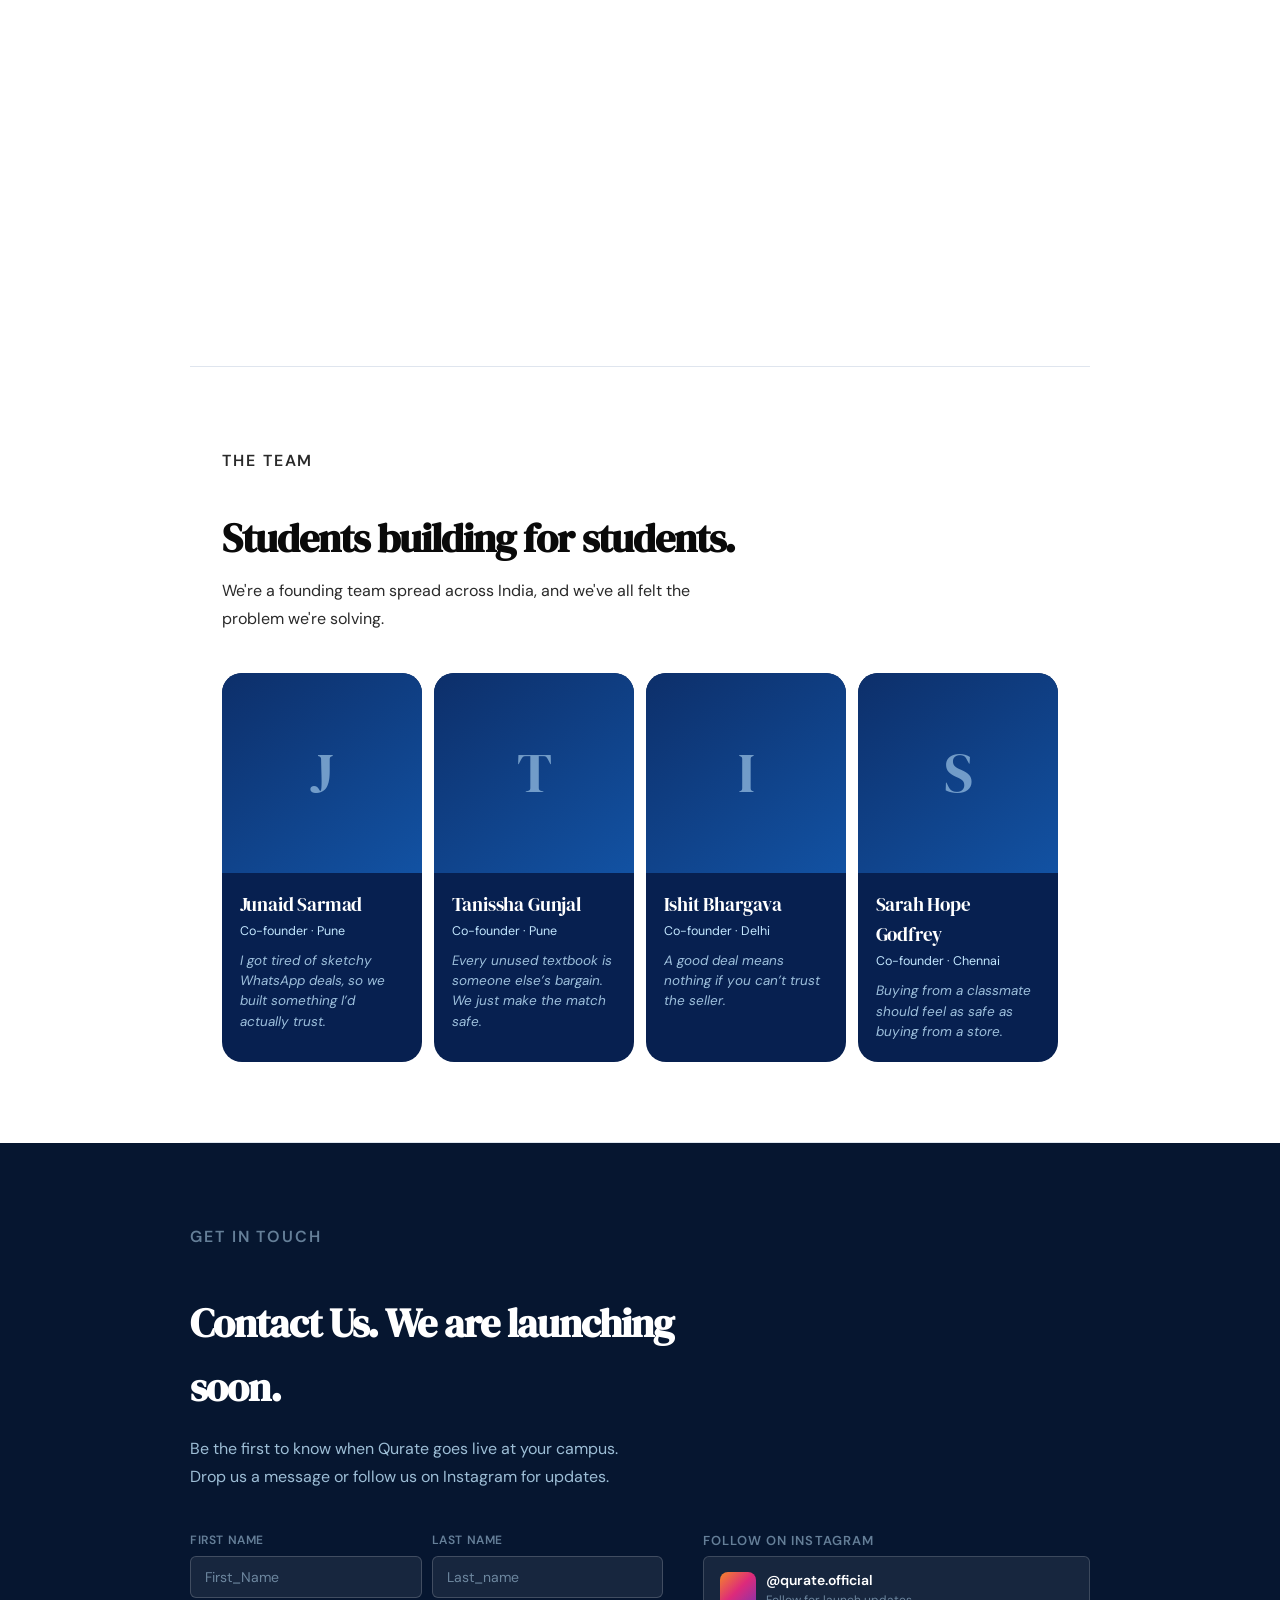
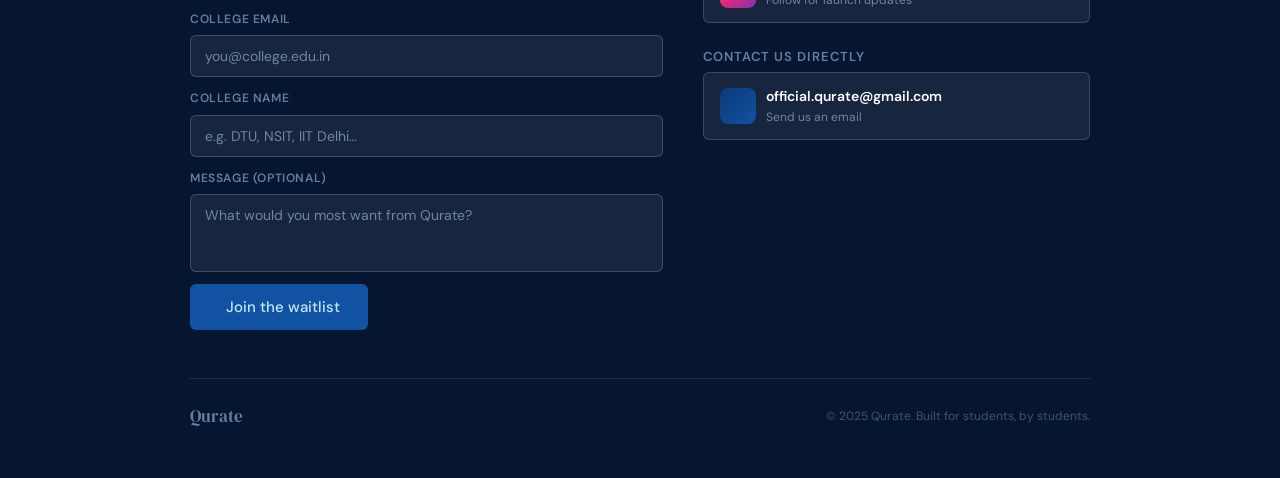
==== commit d4567245: "Update index.html" ====
--- a/index.html
+++ b/index.html
@@ -7,6 +7,14 @@
 <link rel="preconnect" href="https://fonts.googleapis.com">
 <link href="https://fonts.googleapis.com/css2?family=DM+Sans:ital,wght@0,300;0,400;0,500;0,600;1,400&family=DM+Serif+Display:ital@0;1&display=swap" rel="stylesheet">
 <link rel="stylesheet" href="https://cdn.jsdelivr.net/npm/@tabler/icons-webfont@3.0.0/dist/tabler-icons.min.css" />
+<script>
+/* hero images: try several common names/extensions, then give up quietly (symbol stays visible) */
+function qImg(el){
+  var ex=['jpg','jpeg','png','webp','JPG','JPEG','PNG'];
+  var i=(+el.dataset.i||0)+1; el.dataset.i=i;
+  if(i<ex.length){ el.src=el.dataset.base+'.'+ex[i]; } else { el.style.display='none'; }
+}
+</script>
 <style>
 *, *::before, *::after { box-sizing: border-box; margin: 0; padding: 0; }
 
@@ -258,7 +266,8 @@
 /* HERO CARD STACK */
 .stack { position:relative; height:450px; perspective:900px; text-align:left; animation:fadeSlideUp 0.7s 0.3s ease both; }
 .lc { position:absolute; width:250px; background:var(--navy); border:0.5px solid rgba(195,231,255,0.18); border-radius:var(--r-lg); padding:16px; box-shadow:0 24px 56px rgba(7,32,80,0.28); transition:transform 0.5s; }
-.lc .ph { height:120px; border-radius:var(--r-md); background:linear-gradient(135deg,#0d2f6a,#1252a3); margin-bottom:14px; display:flex; align-items:center; justify-content:center; font-family:'DM Serif Display',serif; font-size:34px; color:rgba(195,231,255,0.6); }
+.lc .ph { position:relative; overflow:hidden; height:120px; border-radius:var(--r-md); background:linear-gradient(135deg,#0d2f6a,#1252a3); margin-bottom:14px; display:flex; align-items:center; justify-content:center; font-family:'DM Serif Display',serif; font-size:34px; color:rgba(195,231,255,0.6); }
+.lc .ph img { position:absolute; inset:0; width:100%; height:100%; object-fit:cover; display:block; }
 .lc b { display:block; font-size:15px; font-weight:600; color:var(--on-dark); line-height:1.3; }
 .lc small { display:block; margin-top:3px; font-size:12.5px; line-height:1.5; color:var(--on-dark2); }
 .lc.a { left:0; top:10px; transform:rotate(-6deg); }
@@ -385,9 +394,9 @@
     </div>
     
     <div class="stack" aria-hidden="true">
-      <div class="lc a"><span class="stamp">Verified</span><div class="ph">✓<img src="items/i1.jpg" alt="" loading="lazy" decoding="async" onerror="if(!this.dataset.t){this.dataset.t=1;this.src=this.src.replace(/\.jpg$/,'.jpeg')}else{this.style.display='none'}"></div><b>Verified students only</b><small>Every seller is a real classmate, confirmed by college ID.</small></div>
-      <div class="lc b"><span class="stamp" style="animation-delay:1.7s">Verified</span><div class="ph">AI<img src="items/i2.jpg" alt="" loading="lazy" decoding="async" onerror="if(!this.dataset.t){this.dataset.t=1;this.src=this.src.replace(/\.jpg$/,'.jpeg')}else{this.style.display='none'}"></div><b>AI-checked listings</b><small>Condition and fair price scanned from a single photo.</small></div>
-      <div class="lc c"><div class="scan"></div><span class="stamp">Verified</span><div class="ph">⇄<img src="items/i3.jpg" alt="" loading="lazy" decoding="async" onerror="if(!this.dataset.t){this.dataset.t=1;this.src=this.src.replace(/\.jpg$/,'.jpeg')}else{this.style.display='none'}"></div><b>Safe campus deals</b><small>Protected payments and in-person meetups on campus.</small></div>
+      <div class="lc a"><span class="stamp">Verified</span><div class="ph" style="position:relative;overflow:hidden">✓<img src="items/i1.jpg" data-base="items/i1" data-i="0" alt="" decoding="async" style="position:absolute;inset:0;width:100%;height:100%;object-fit:cover;display:block" onerror="qImg(this)"></div><b>Verified students only</b><small>Every seller is a real classmate, confirmed by college ID.</small></div>
+      <div class="lc b"><span class="stamp" style="animation-delay:1.7s">Verified</span><div class="ph" style="position:relative;overflow:hidden">AI<img src="items/i2.jpg" data-base="items/i2" data-i="0" alt="" decoding="async" style="position:absolute;inset:0;width:100%;height:100%;object-fit:cover;display:block" onerror="qImg(this)"></div><b>AI-checked listings</b><small>Condition and fair price scanned from a single photo.</small></div>
+      <div class="lc c"><div class="scan"></div><span class="stamp">Verified</span><div class="ph" style="position:relative;overflow:hidden">⇄<img src="items/i3.jpg" data-base="items/i3" data-i="0" alt="" decoding="async" style="position:absolute;inset:0;width:100%;height:100%;object-fit:cover;display:block" onerror="qImg(this)"></div><b>Safe campus deals</b><small>Protected payments and in-person meetups on campus.</small></div>
     </div>
   </div>
 </section>
@@ -489,9 +498,9 @@
   <p class="lede">We're a founding team spread across India, and we've all felt the problem we're solving.</p>
   <div class="team-grid">
     <article class="tm reveal"><div class="av">J<img src="items/f1.jpg" alt="Junaid Sarmad" loading="lazy" decoding="async" onerror="this.style.display='none'"></div><div class="tb"><h3>Junaid Sarmad</h3><div class="role">Co-founder · Pune</div><q>I got tired of sketchy WhatsApp deals, so we built something I’d actually trust.</q></div></article>
-    <article class="tm reveal"><div class="av">T<img src="items/f2.jpg" alt="Tanissha" loading="lazy" decoding="async" onerror="this.style.display='none'"></div><div class="tb"><h3>Tanissha Gunjal</h3><div class="role">Co-founder · Pune</div><q>Every unused textbook is someone else’s bargain. We just make the match safe.</q></div></article>
-    <article class="tm reveal"><div class="av">I<img src="items/f3.jpg" alt="Ishit" loading="lazy" decoding="async" onerror="this.style.display='none'"></div><div class="tb"><h3>Ishit Bhargava</h3><div class="role">Co-founder · Delhi</div><q>A good deal means nothing if you can’t trust the seller.</q></div></article>
-    <article class="tm reveal"><div class="av">S<img src="items/f4.jpg" alt="Sarah" loading="lazy" decoding="async" onerror="this.style.display='none'"></div><div class="tb"><h3>Sarah Hope Godfrey</h3><div class="role">Co-founder · Chennai</div><q>Buying from a classmate should feel as safe as buying from a store.</q></div></article>
+    <article class="tm reveal"><div class="av">T<img src="items/f2.jpg" alt="Tanissha Gunjal" loading="lazy" decoding="async" onerror="this.style.display='none'"></div><div class="tb"><h3>Tanissha Gunjal</h3><div class="role">Co-founder · Pune</div><q>Every unused textbook is someone else’s bargain. We just make the match safe.</q></div></article>
+    <article class="tm reveal"><div class="av">I<img src="items/f3.jpg" alt="Ishit Bhargava" loading="lazy" decoding="async" onerror="this.style.display='none'"></div><div class="tb"><h3>Ishit Bhargava</h3><div class="role">Co-founder · Delhi</div><q>A good deal means nothing if you can’t trust the seller.</q></div></article>
+    <article class="tm reveal"><div class="av">S<img src="items/f4.jpg" alt="Sarah Hope Godfrey" loading="lazy" decoding="async" onerror="this.style.display='none'"></div><div class="tb"><h3>Sarah Hope Godfrey</h3><div class="role">Co-founder · Chennai</div><q>Buying from a classmate should feel as safe as buying from a store.</q></div></article>
   </div>
 </section>
 
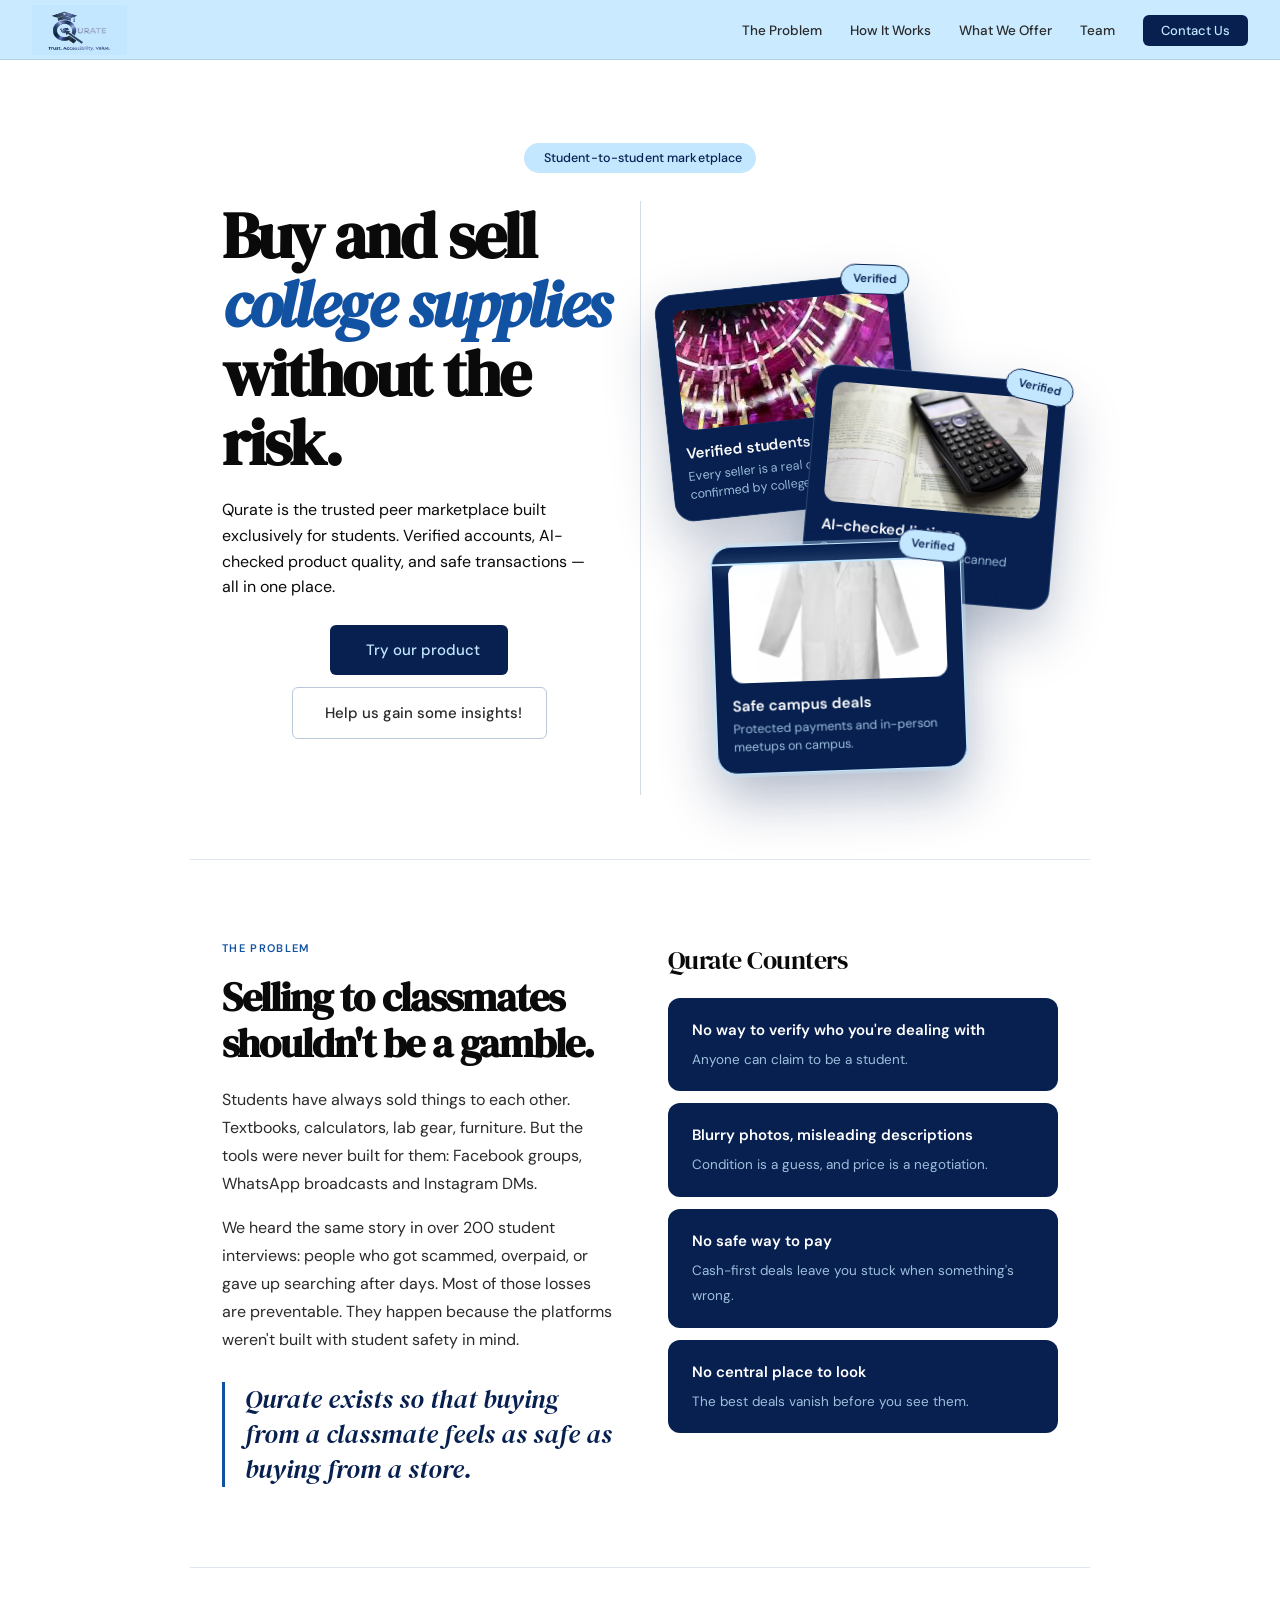
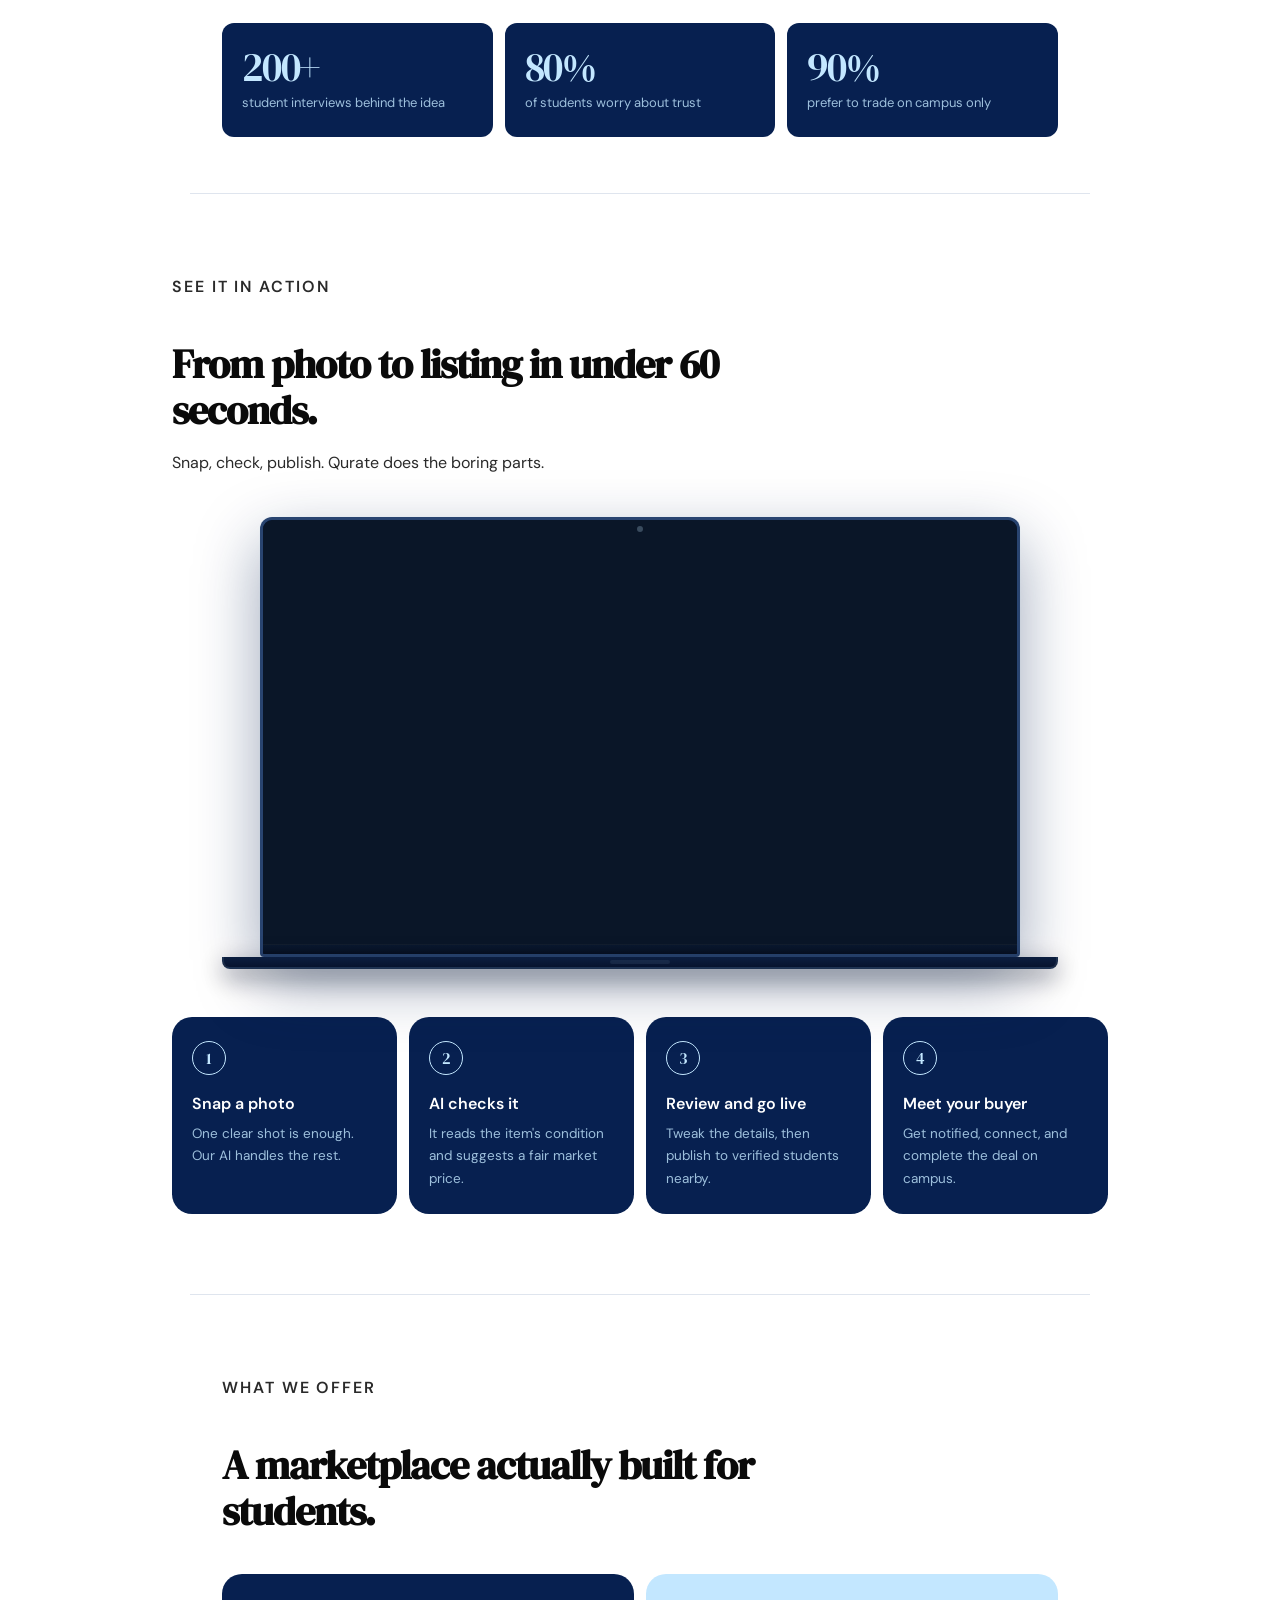
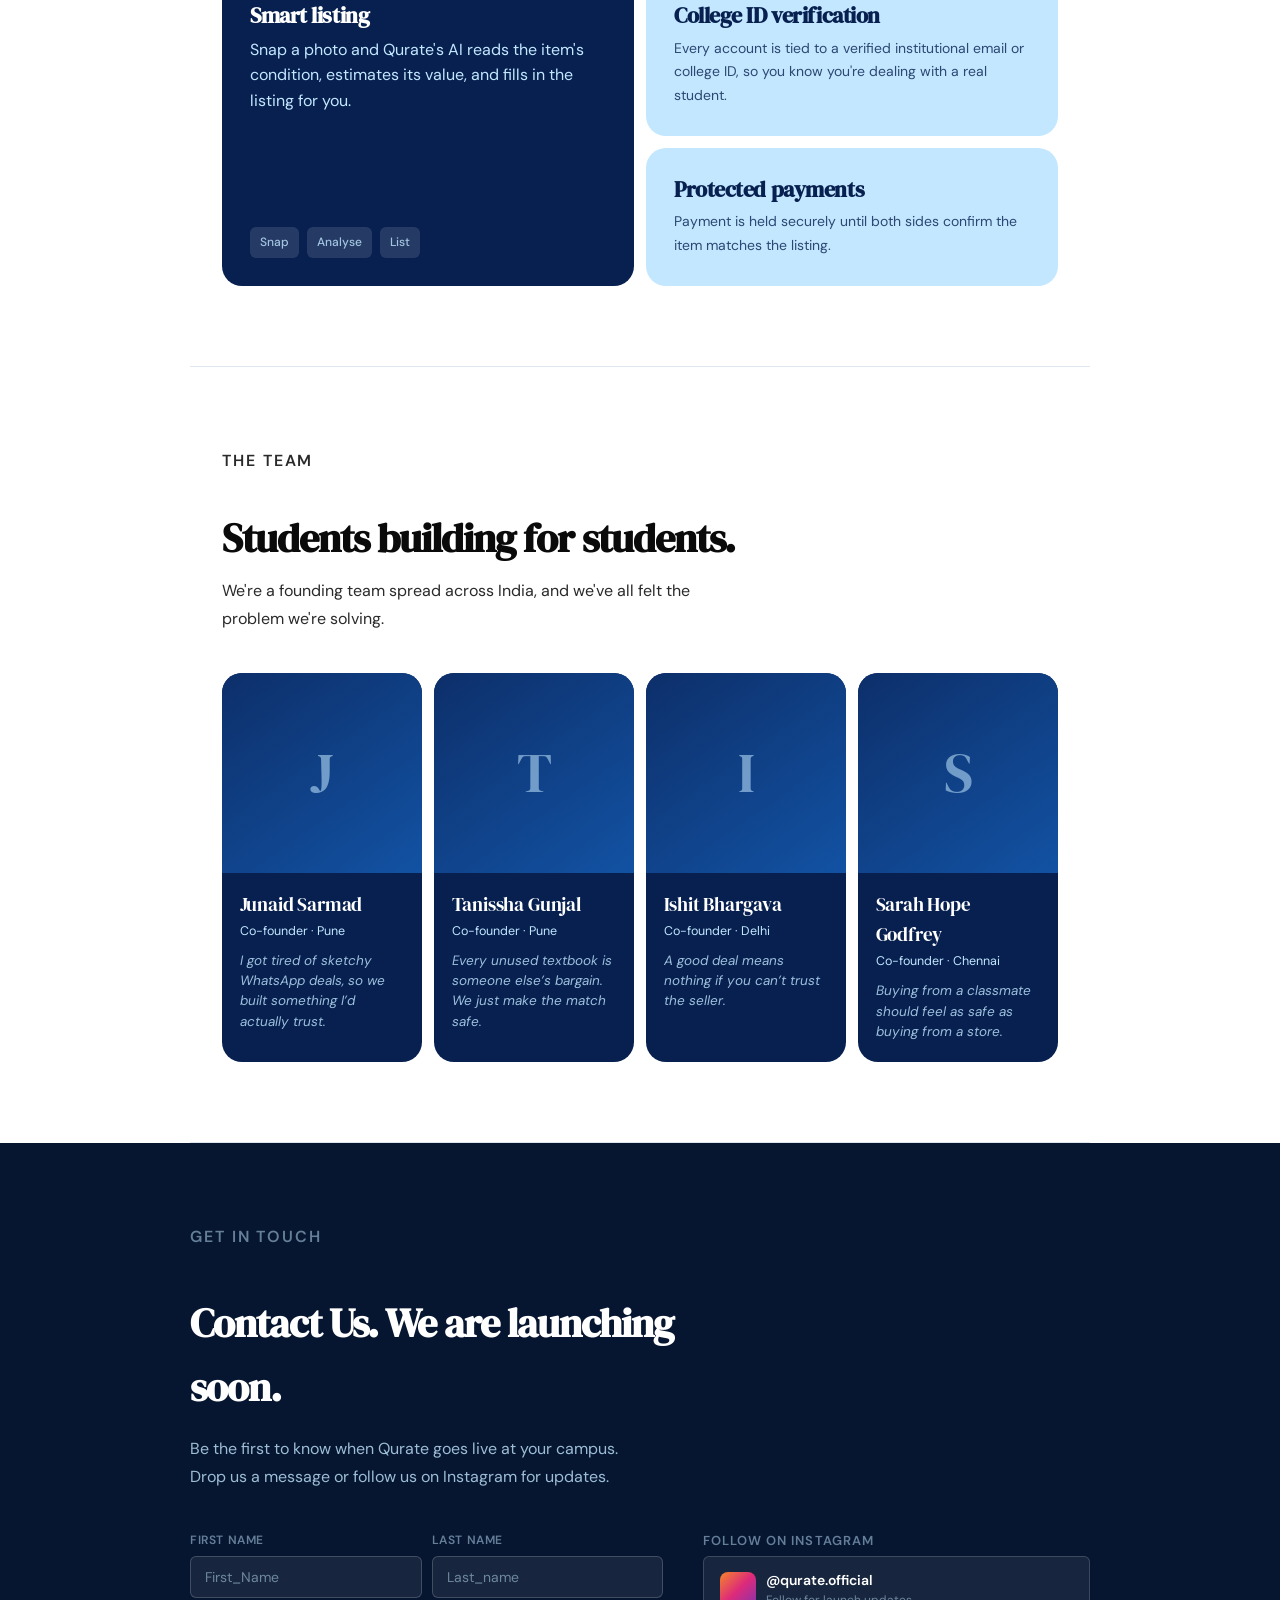
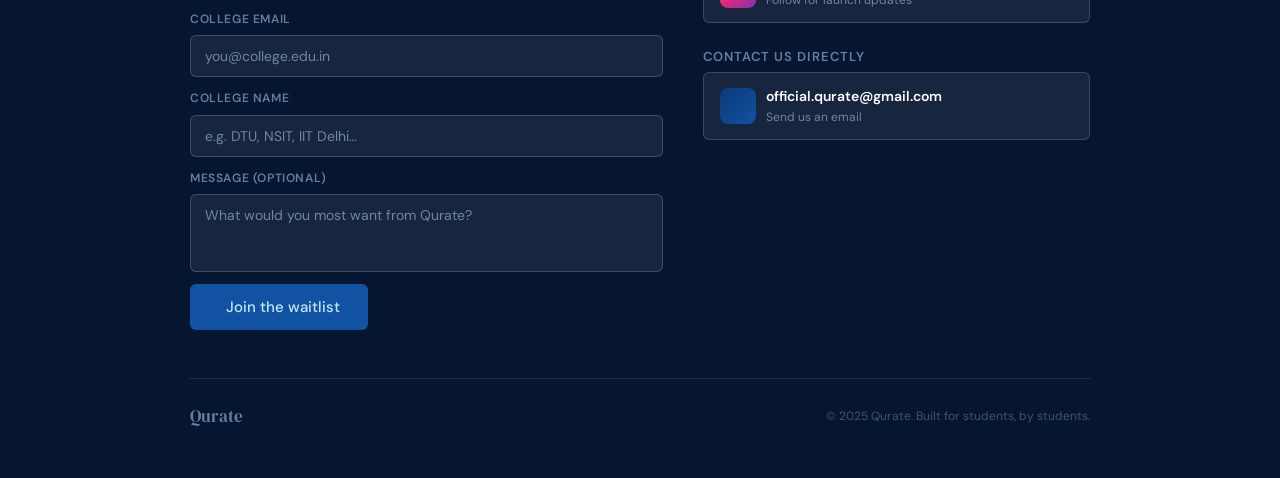
==== commit 9ea25d1d: "Update index.html" ====
--- a/index.html
+++ b/index.html
@@ -394,8 +394,8 @@
     </div>
     
     <div class="stack" aria-hidden="true">
-      <div class="lc a"><span class="stamp">Verified</span><div class="ph" style="position:relative;overflow:hidden">✓<img src="items/i1.jpg" data-base="items/i1" data-i="0" alt="" decoding="async" style="position:absolute;inset:0;width:100%;height:100%;object-fit:cover;display:block" onerror="qImg(this)"></div><b>Verified students only</b><small>Every seller is a real classmate, confirmed by college ID.</small></div>
-      <div class="lc b"><span class="stamp" style="animation-delay:1.7s">Verified</span><div class="ph" style="position:relative;overflow:hidden">AI<img src="items/i2.jpg" data-base="items/i2" data-i="0" alt="" decoding="async" style="position:absolute;inset:0;width:100%;height:100%;object-fit:cover;display:block" onerror="qImg(this)"></div><b>AI-checked listings</b><small>Condition and fair price scanned from a single photo.</small></div>
+      <div class="lc a"><span class="stamp">Verified</span><div class="ph" style="position:relative;overflow:hidden">✓<img src="items/i1.jpeg" data-base="items/i1" data-i="0" alt="" decoding="async" style="position:absolute;inset:0;width:100%;height:100%;object-fit:cover;display:block" onerror="qImg(this)"></div><b>Verified students only</b><small>Every seller is a real classmate, confirmed by college ID.</small></div>
+      <div class="lc b"><span class="stamp" style="animation-delay:1.7s">Verified</span><div class="ph" style="position:relative;overflow:hidden">AI<img src="items/i2.jpeg" data-base="items/i2" data-i="0" alt="" decoding="async" style="position:absolute;inset:0;width:100%;height:100%;object-fit:cover;display:block" onerror="qImg(this)"></div><b>AI-checked listings</b><small>Condition and fair price scanned from a single photo.</small></div>
       <div class="lc c"><div class="scan"></div><span class="stamp">Verified</span><div class="ph" style="position:relative;overflow:hidden">⇄<img src="items/i3.jpg" data-base="items/i3" data-i="0" alt="" decoding="async" style="position:absolute;inset:0;width:100%;height:100%;object-fit:cover;display:block" onerror="qImg(this)"></div><b>Safe campus deals</b><small>Protected payments and in-person meetups on campus.</small></div>
     </div>
   </div>
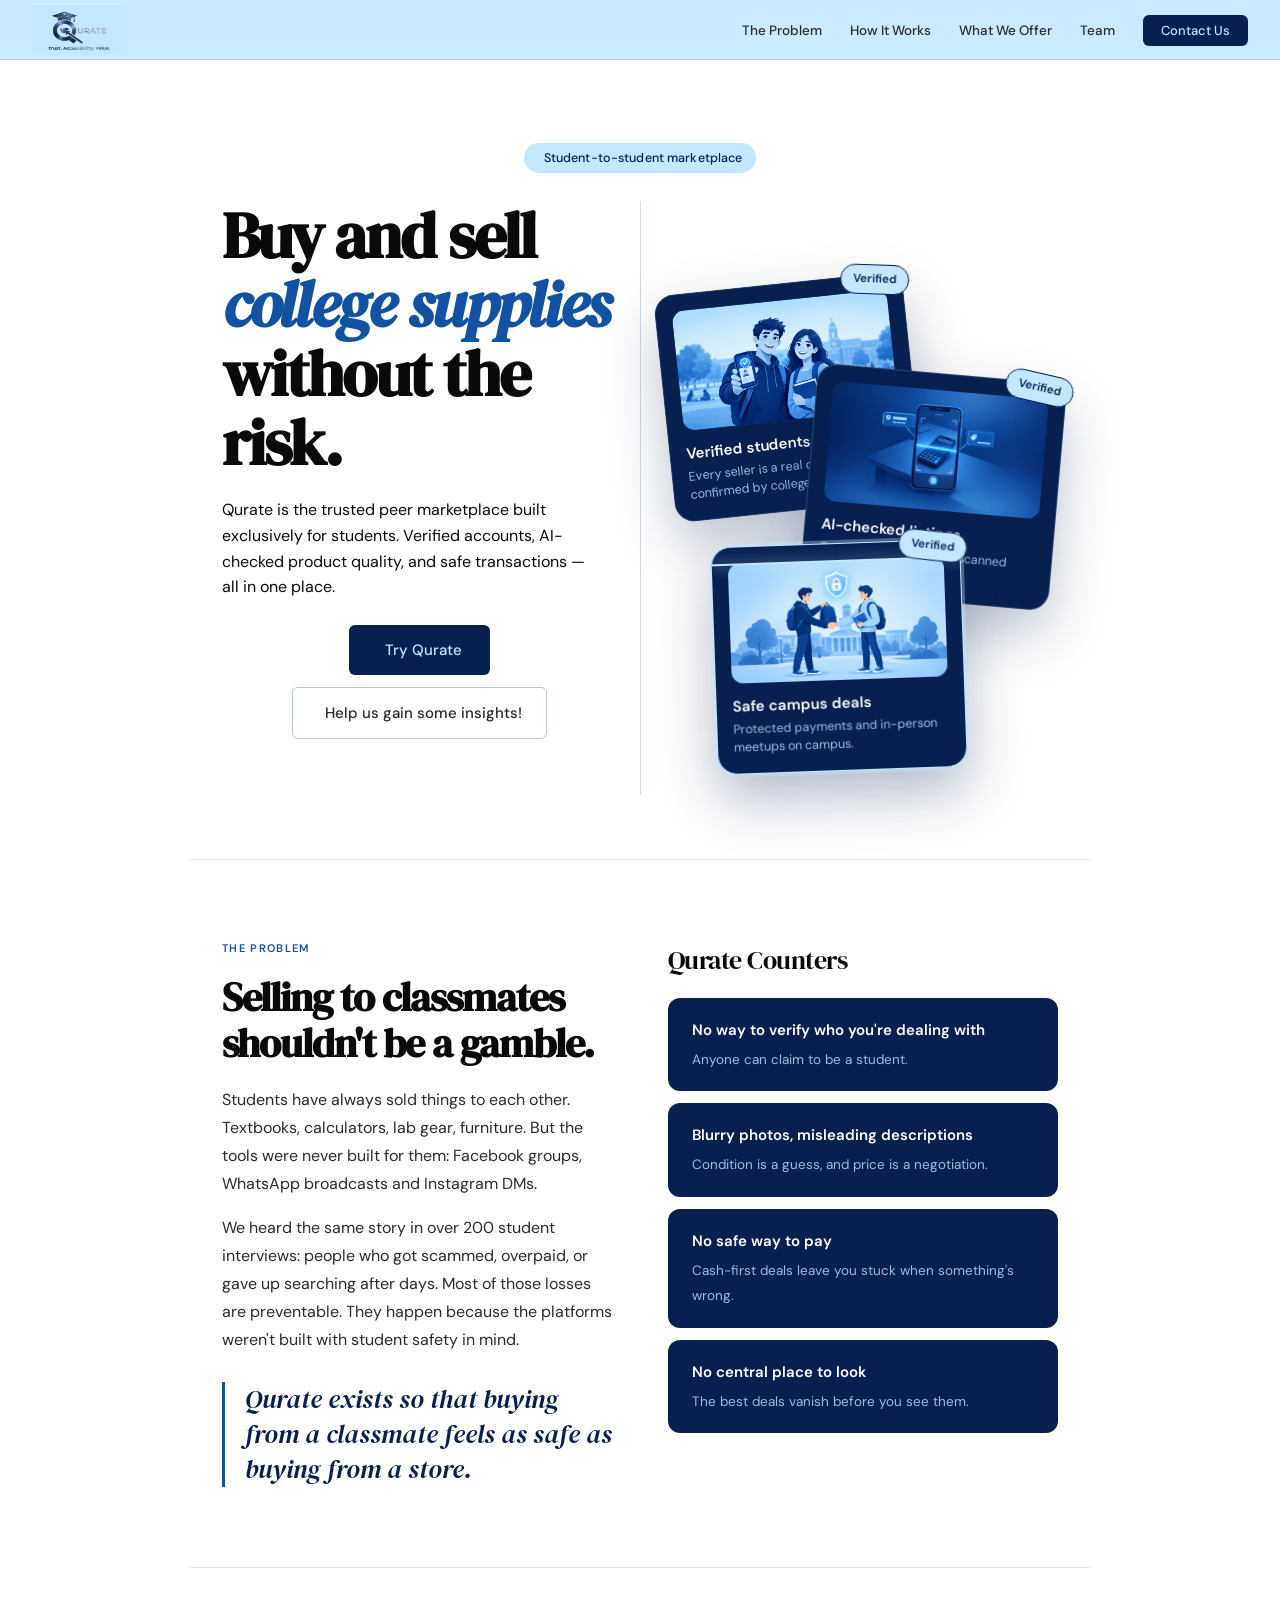
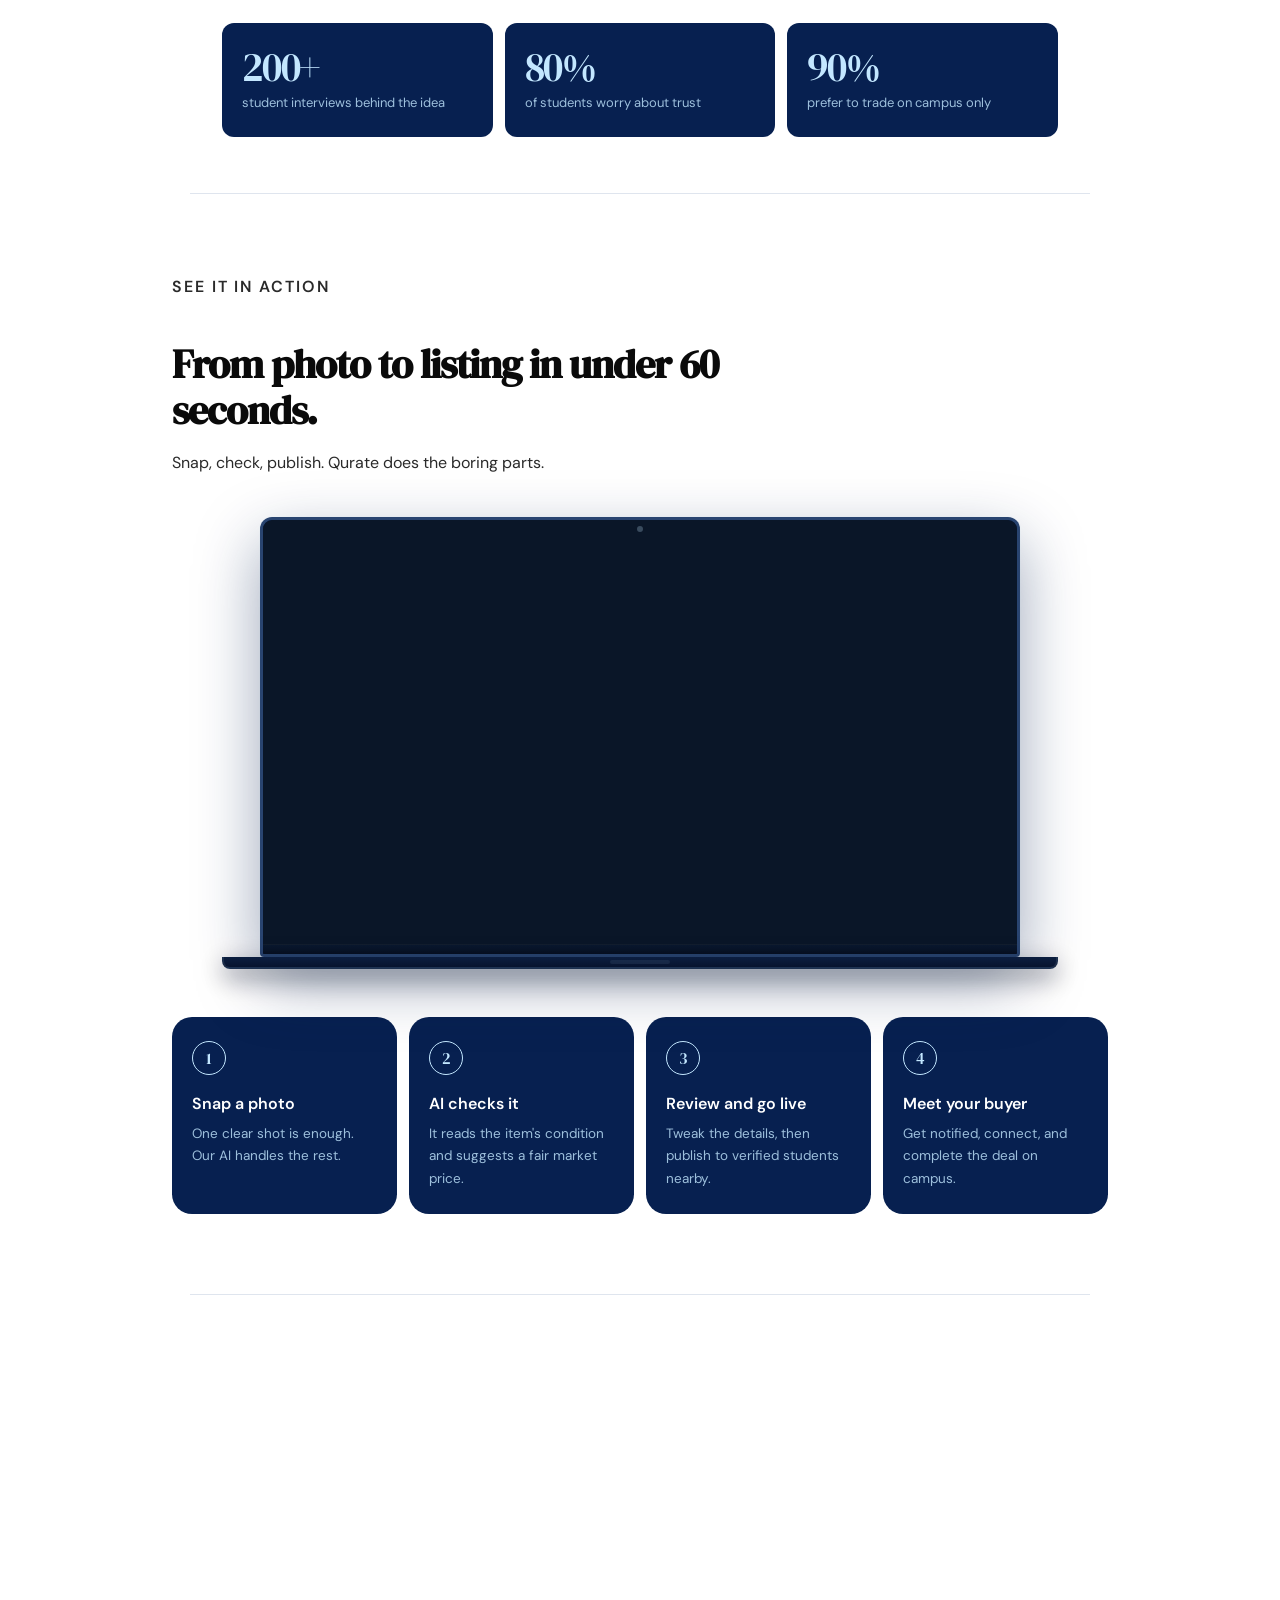
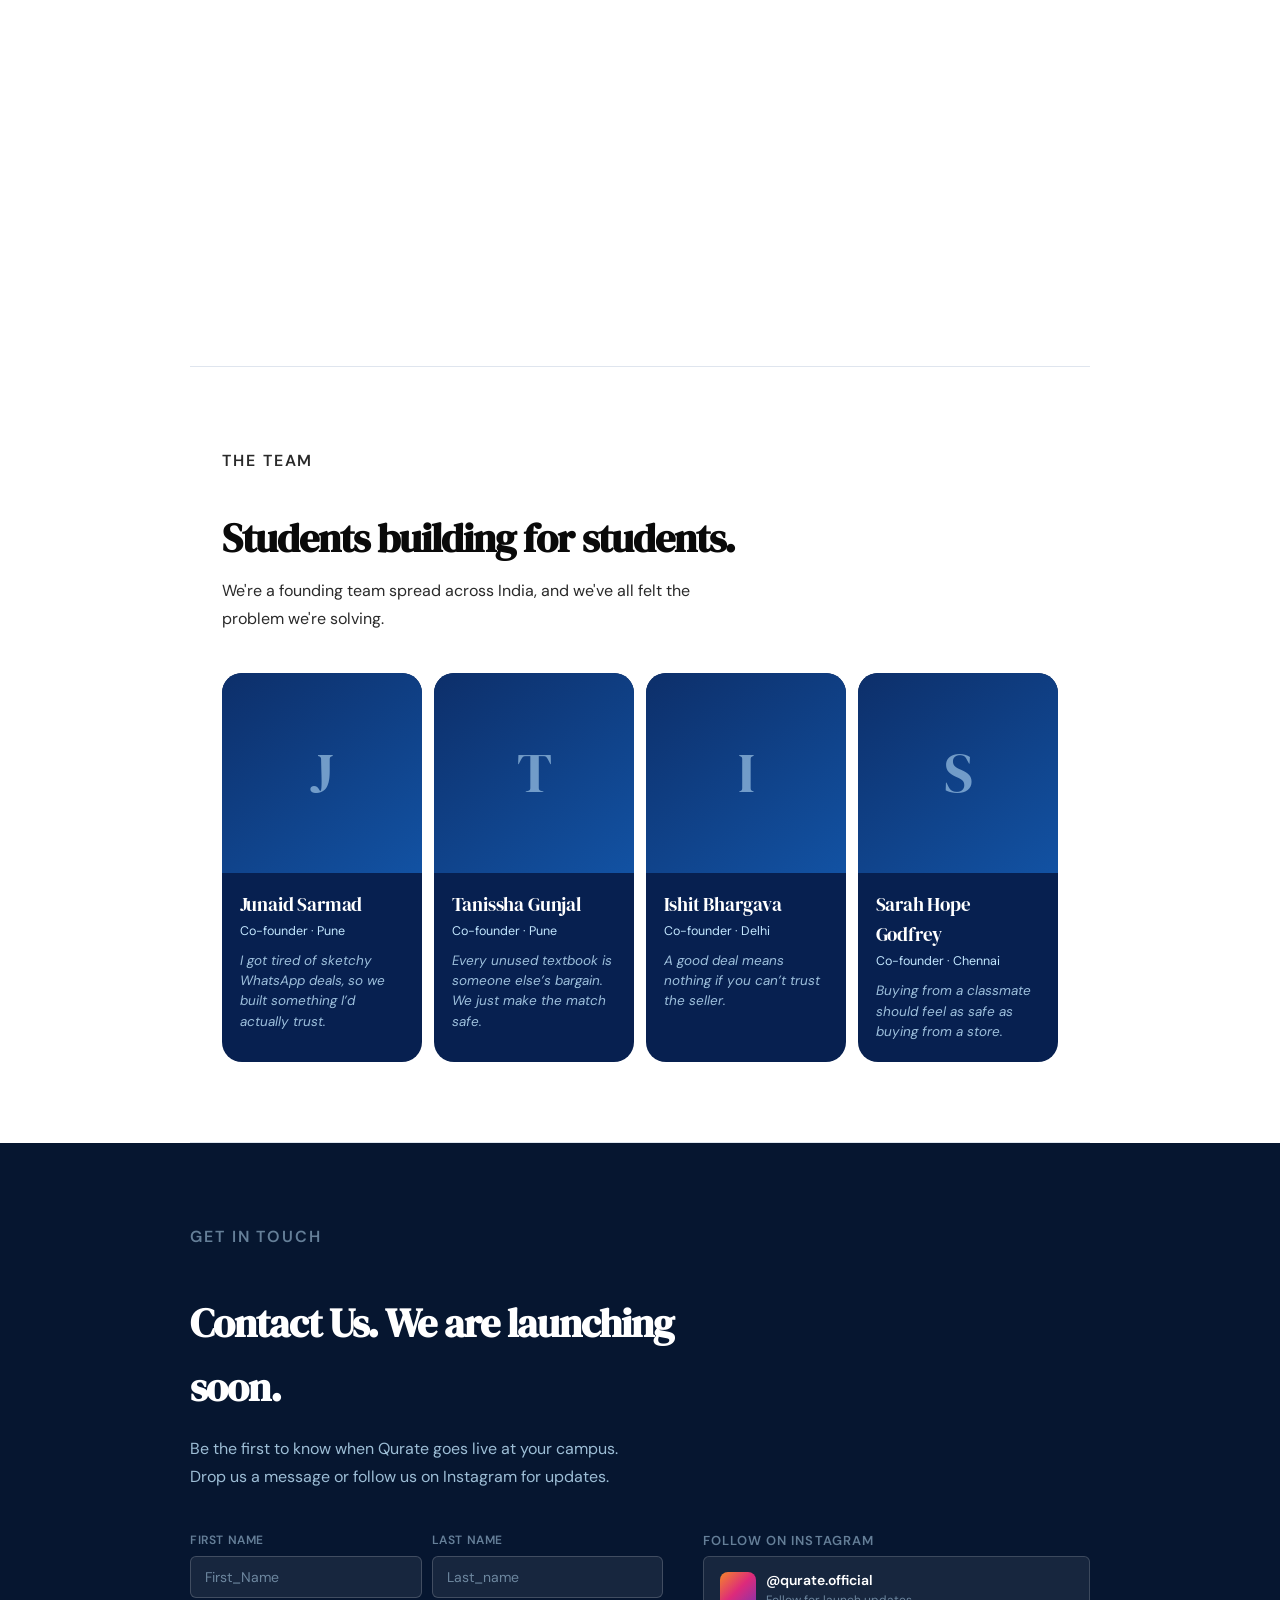
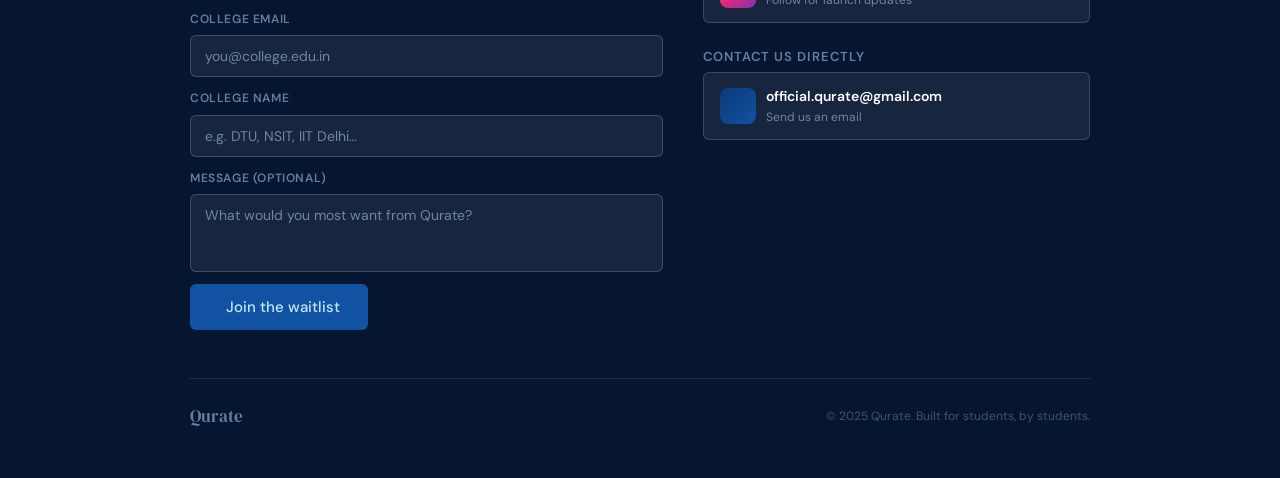
==== commit b5af8a9c: "Update call-to-action text for product link" ====
--- a/index.html
+++ b/index.html
@@ -385,7 +385,7 @@
       <h1>Buy and sell <em>college supplies</em> without the risk.</h1>
       <p style="max-width:380px;">Qurate is the trusted peer marketplace built exclusively for students. Verified accounts, AI-checked product quality, and safe transactions — all in one place.</p><br>
       <div class="hero-actions" style="justify-content:center;">
-        <a href="Qurate/index.html" class="btn-primary" target="_blank"><i class="ti ti-brand-google-play"></i>Try our product</a>
+        <a href="Qurate/index.html" class="btn-primary" target="_blank"><i class="ti ti-brand-google-play"></i>Try Qurate</a>
         <a href="https://docs.google.com/forms/d/e/1FAIpQLSfPgkQAjy8pf0W02_rqjX70_DjeHuSDsgy9iuXIqmjR54kkKA/viewform?usp=dialog" class="btn-secondary" target="_blank"><i class="ti ti-play"></i>Help us gain some insights!</a>
       </div>
     </div>
